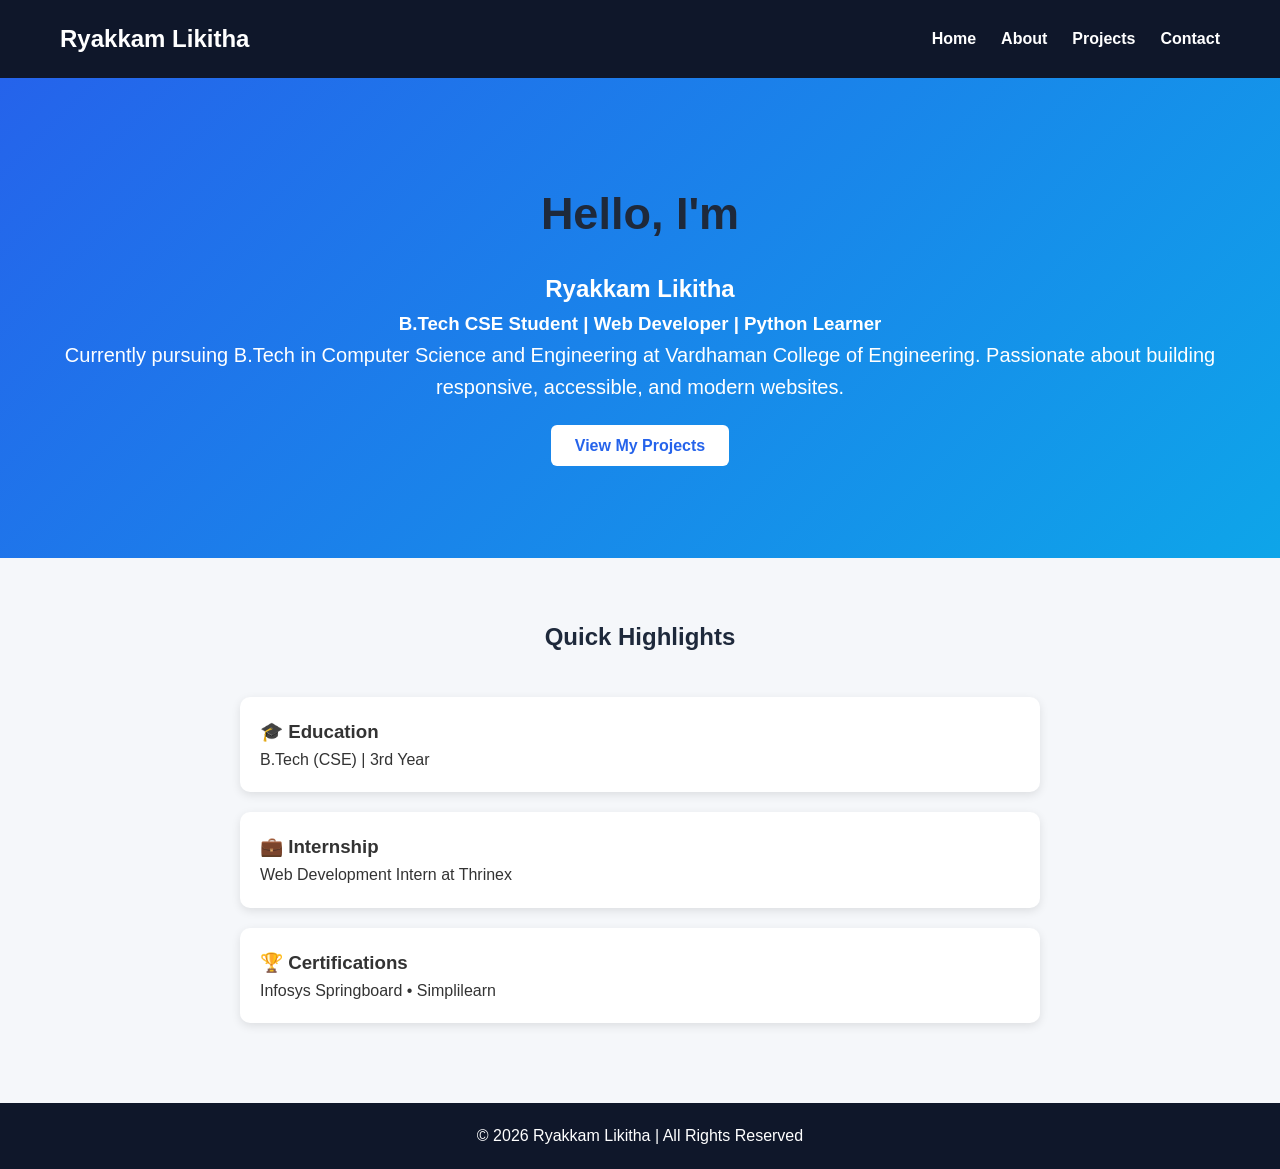
==== index.html @ a388c319 "Revise portfolio details for Ryakkam Likitha Updated personal details and structure in the portfolio" ====
<!DOCTYPE html>
<html lang="en">

<head>
<meta charset="UTF-8">
<meta name="viewport" content="width=device-width, initial-scale=1.0">

<title>Ryakkam Likitha | Web Developer Portfolio</title>

<meta name="description" content="Portfolio of Ryakkam Likitha, B.Tech CSE student, Web Development Intern and aspiring Full Stack Developer.">

<meta name="keywords" content="Ryakkam Likitha, Portfolio, HTML, CSS, Python, SQL, GitHub">

<meta name="author" content="Ryakkam Likitha">

<link rel="stylesheet" href="style.css">

</head>

<body>

<header>

<nav aria-label="Main Navigation">

<h1>Ryakkam Likitha</h1>

<ul>

<li><a href="index.html">Home</a></li>

<li><a href="about.html">About</a></li>

<li><a href="projects.html">Projects</a></li>

<li><a href="contact.html">Contact</a></li>

</ul>

</nav>

</header>

<main>

<section id="hero">

<h2>Hello, I'm</h2>

<h1>Ryakkam Likitha</h1>

<h3>B.Tech CSE Student | Web Developer | Python Learner</h3>

<p>

Currently pursuing B.Tech in Computer Science and Engineering at
Vardhaman College of Engineering. Passionate about building
responsive, accessible, and modern websites.

</p>

<a href="projects.html">View My Projects</a>

</section>

<section>

<h2>Quick Highlights</h2>

<article>

<h3>🎓 Education</h3>

<p>B.Tech (CSE) | 3rd Year</p>

</article>

<article>

<h3>💼 Internship</h3>

<p>Web Development Intern at Thrinex</p>

</article>

<article>

<h3>🏆 Certifications</h3>

<p>Infosys Springboard • Simplilearn</p>

</article>

</section>

</main>

<footer>

<p>© 2026 Ryakkam Likitha | All Rights Reserved</p>

</footer>

</body>

</html>
---- style.css ----
/* Reset */
* {
    margin: 0;
    padding: 0;
    box-sizing: border-box;
}

/* Body */
body {
    font-family: Arial, sans-serif;
    background: #f5f7fa;
    color: #333;
    line-height: 1.6;
}

/* Header */
header {
    background: #0f172a;
    color: white;
    padding: 20px 60px;
}

nav {
    display: flex;
    justify-content: space-between;
    align-items: center;
}

nav ul {
    display: flex;
    list-style: none;
    gap: 25px;
}

nav a {
    color: white;
    text-decoration: none;
    font-weight: bold;
}

nav a:hover {
    color: #38bdf8;
}

/* Hero Section */
#hero {
    text-align: center;
    padding: 100px 20px;
    background: linear-gradient(135deg, #2563eb, #0ea5e9);
    color: white;
}

#hero h2 {
    font-size: 45px;
    margin-bottom: 20px;
}

#hero p {
    font-size: 20px;
    margin-bottom: 30px;
}

#hero a {
    background: white;
    color: #2563eb;
    padding: 12px 24px;
    text-decoration: none;
    border-radius: 6px;
    font-weight: bold;
}

#hero a:hover {
    background: #e2e8f0;
}

/* Sections */
section {
    padding: 60px 80px;
}

section h2 {
    text-align: center;
    margin-bottom: 40px;
    color: #1e293b;
}

/* Cards */
article {
    background: white;
    margin: 20px auto;
    padding: 20px;
    border-radius: 10px;
    max-width: 800px;
    box-shadow: 0 3px 10px rgba(0,0,0,0.1);
}

/* Footer */
footer {
    background: #0f172a;
    color: white;
    text-align: center;
    padding: 20px;
}

/* Accessibility */
a:focus,
button:focus {
    outline: 3px solid orange;
}

/* Mobile */
@media (max-width:768px) {

nav {
    flex-direction: column;
}

nav ul {
    flex-direction: column;
    text-align: center;
    margin-top: 15px;
}

#hero h2 {
    font-size: 32px;
}

section {
    padding: 40px 20px;
}

}
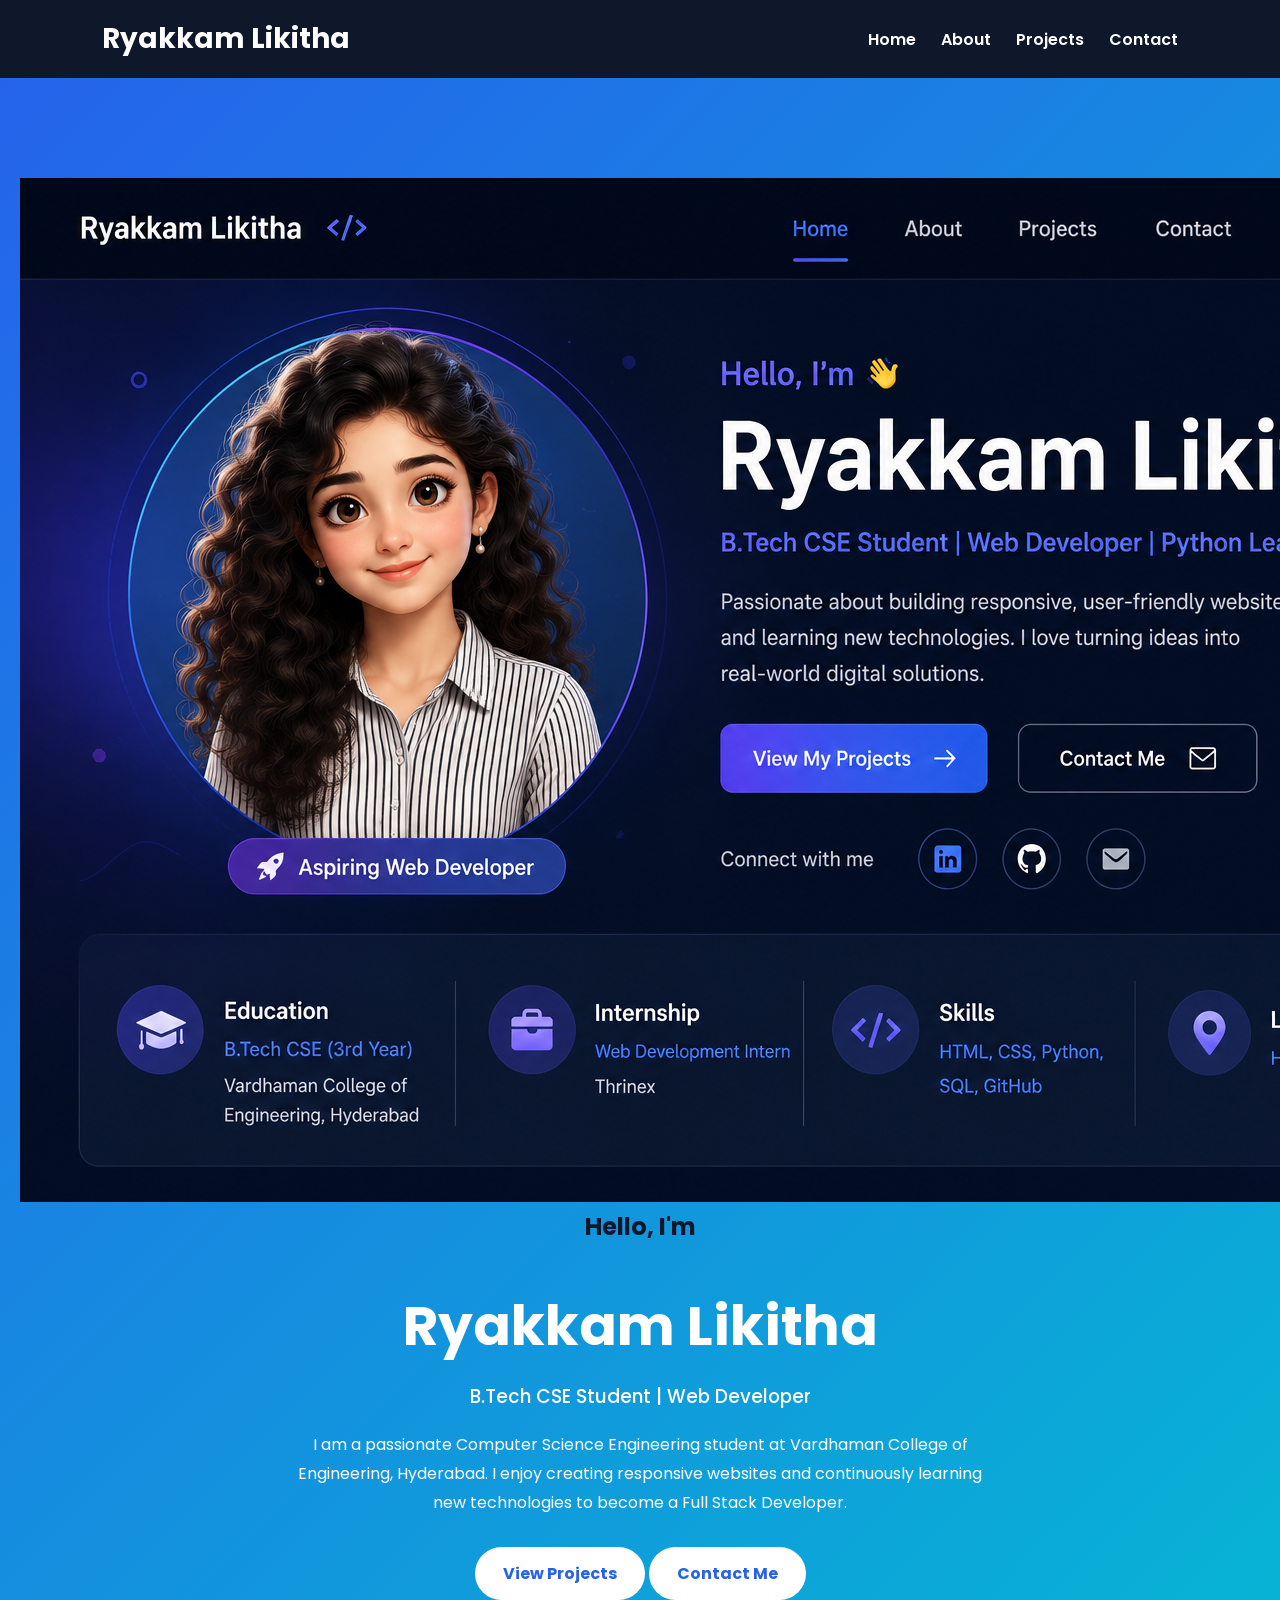
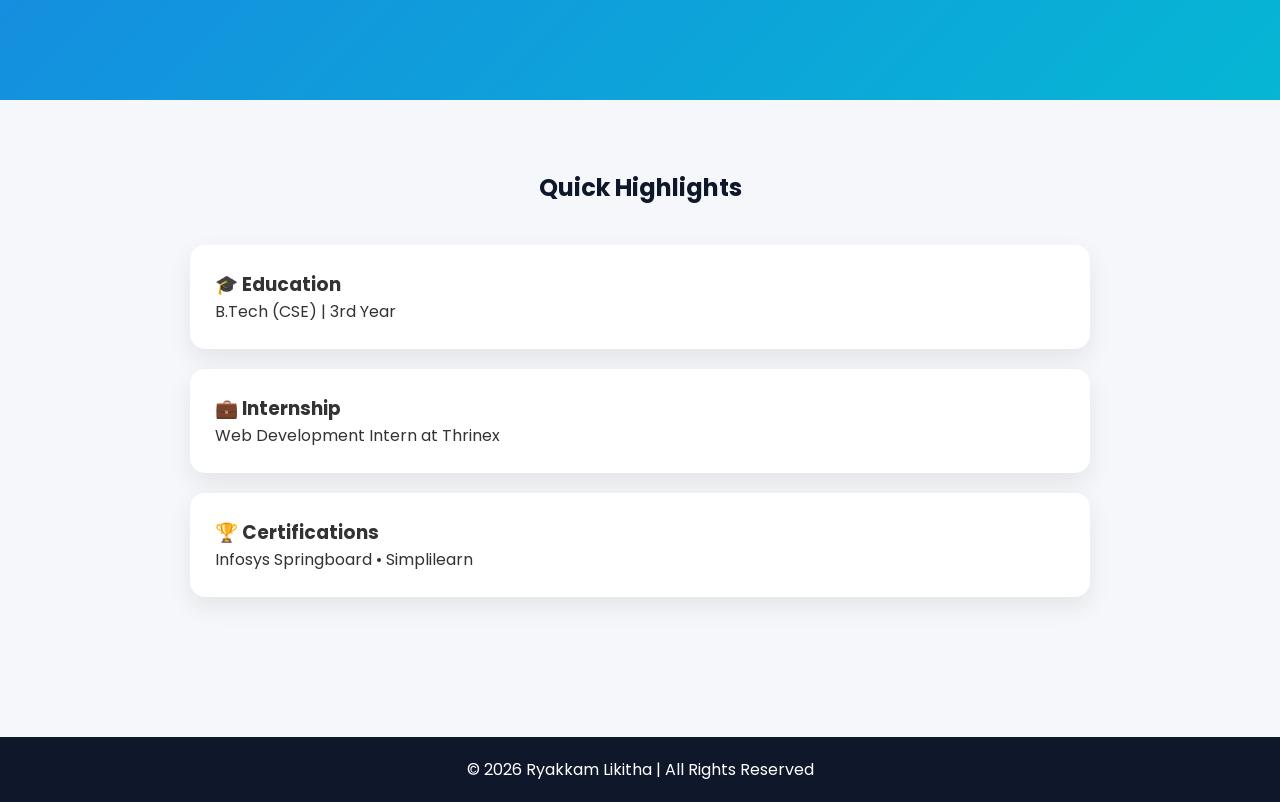
==== commit 5dd199ee: "Update index.html" ====
--- a/index.html
+++ b/index.html
@@ -45,21 +45,40 @@
 
 <section id="hero">
 
+<div class="hero-container">
+
+<div class="hero-image">
+
+<img src="profile.png" alt="Ryakkam Likitha Profile Picture">
+
+</div>
+
+<div class="hero-content">
+
 <h2>Hello, I'm</h2>
 
 <h1>Ryakkam Likitha</h1>
 
-<h3>B.Tech CSE Student | Web Developer | Python Learner</h3>
+<h3>B.Tech CSE Student | Web Developer</h3>
 
 <p>
-
-Currently pursuing B.Tech in Computer Science and Engineering at
-Vardhaman College of Engineering. Passionate about building
-responsive, accessible, and modern websites.
-
+I am a passionate Computer Science Engineering student at
+Vardhaman College of Engineering, Hyderabad.
+I enjoy creating responsive websites and continuously learning
+new technologies to become a Full Stack Developer.
 </p>
 
-<a href="projects.html">View My Projects</a>
+<div class="buttons">
+
+<a href="projects.html">View Projects</a>
+
+<a href="contact.html">Contact Me</a>
+
+</div>
+
+</div>
+
+</div>
 
 </section>
 
--- a/style.css
+++ b/style.css
@@ -1,132 +1,194 @@
+/* Google Font */
+@import url('https://fonts.googleapis.com/css2?family=Poppins:wght@300;400;600;700&display=swap');
+
 /* Reset */
-* {
-    margin: 0;
-    padding: 0;
-    box-sizing: border-box;
+*{
+    margin:0;
+    padding:0;
+    box-sizing:border-box;
+    scroll-behavior:smooth;
 }
 
 /* Body */
-body {
-    font-family: Arial, sans-serif;
-    background: #f5f7fa;
-    color: #333;
-    line-height: 1.6;
+body{
+    font-family:'Poppins',sans-serif;
+    background:#f5f7fb;
+    color:#333;
 }
 
 /* Header */
-header {
-    background: #0f172a;
-    color: white;
-    padding: 20px 60px;
+header{
+    background:#0f172a;
+    position:sticky;
+    top:0;
+    width:100%;
+    z-index:1000;
+    padding:18px 8%;
 }
 
-nav {
-    display: flex;
-    justify-content: space-between;
-    align-items: center;
+nav{
+    display:flex;
+    justify-content:space-between;
+    align-items:center;
 }
 
-nav ul {
-    display: flex;
-    list-style: none;
-    gap: 25px;
+nav h1{
+    color:#fff;
+    font-size:28px;
 }
 
-nav a {
-    color: white;
-    text-decoration: none;
-    font-weight: bold;
+nav ul{
+    display:flex;
+    list-style:none;
+    gap:25px;
 }
 
-nav a:hover {
-    color: #38bdf8;
+nav a{
+    color:white;
+    text-decoration:none;
+    font-weight:600;
+    transition:.3s;
 }
 
-/* Hero Section */
-#hero {
-    text-align: center;
-    padding: 100px 20px;
-    background: linear-gradient(135deg, #2563eb, #0ea5e9);
-    color: white;
+nav a:hover{
+    color:#38bdf8;
 }
 
-#hero h2 {
-    font-size: 45px;
-    margin-bottom: 20px;
+/* Hero */
+#hero{
+    background:linear-gradient(135deg,#2563eb,#06b6d4);
+    color:white;
+    text-align:center;
+    padding:100px 20px;
 }
 
-#hero p {
-    font-size: 20px;
-    margin-bottom: 30px;
+#hero h1{
+    font-size:55px;
+    margin:15px 0;
 }
 
-#hero a {
-    background: white;
-    color: #2563eb;
-    padding: 12px 24px;
-    text-decoration: none;
-    border-radius: 6px;
-    font-weight: bold;
+#hero h3{
+    margin-bottom:20px;
+    font-weight:500;
 }
 
-#hero a:hover {
-    background: #e2e8f0;
+#hero p{
+    max-width:700px;
+    margin:auto;
+    line-height:1.8;
+}
+
+#hero a{
+    display:inline-block;
+    margin-top:30px;
+    background:white;
+    color:#2563eb;
+    padding:14px 28px;
+    border-radius:30px;
+    text-decoration:none;
+    font-weight:bold;
+    transition:.3s;
+}
+
+#hero a:hover{
+    transform:translateY(-4px);
 }
 
 /* Sections */
-section {
-    padding: 60px 80px;
+section{
+    padding:70px 8%;
 }
 
-section h2 {
-    text-align: center;
-    margin-bottom: 40px;
-    color: #1e293b;
+section h2{
+    text-align:center;
+    margin-bottom:40px;
+    color:#0f172a;
 }
 
 /* Cards */
-article {
-    background: white;
-    margin: 20px auto;
-    padding: 20px;
-    border-radius: 10px;
-    max-width: 800px;
-    box-shadow: 0 3px 10px rgba(0,0,0,0.1);
+article{
+    background:white;
+    padding:25px;
+    border-radius:15px;
+    margin:20px auto;
+    max-width:900px;
+    box-shadow:0 10px 25px rgba(0,0,0,.08);
+    transition:.3s;
+}
+
+article:hover{
+    transform:translateY(-8px);
 }
 
 /* Footer */
-footer {
-    background: #0f172a;
-    color: white;
-    text-align: center;
-    padding: 20px;
+footer{
+    background:#0f172a;
+    color:white;
+    text-align:center;
+    padding:20px;
+    margin-top:50px;
+}
+
+/* Form */
+form{
+    max-width:700px;
+    margin:auto;
+}
+
+input,
+textarea{
+    width:100%;
+    padding:14px;
+    margin:10px 0 20px;
+    border-radius:8px;
+    border:1px solid #ccc;
+}
+
+button{
+    background:#2563eb;
+    color:white;
+    padding:14px 25px;
+    border:none;
+    border-radius:8px;
+    cursor:pointer;
+    font-size:16px;
+}
+
+button:hover{
+    background:#1d4ed8;
 }
 
 /* Accessibility */
 a:focus,
-button:focus {
-    outline: 3px solid orange;
+button:focus,
+input:focus,
+textarea:focus{
+    outline:3px solid orange;
 }
 
 /* Mobile */
-@media (max-width:768px) {
+@media(max-width:768px){
 
-nav {
-    flex-direction: column;
+nav{
+flex-direction:column;
 }
 
-nav ul {
-    flex-direction: column;
-    text-align: center;
-    margin-top: 15px;
+nav ul{
+flex-direction:column;
+margin-top:20px;
+text-align:center;
 }
 
-#hero h2 {
-    font-size: 32px;
+#hero h1{
+font-size:38px;
 }
 
-section {
-    padding: 40px 20px;
+#hero{
+padding:70px 20px;
+}
+
+section{
+padding:50px 20px;
 }
 
 }
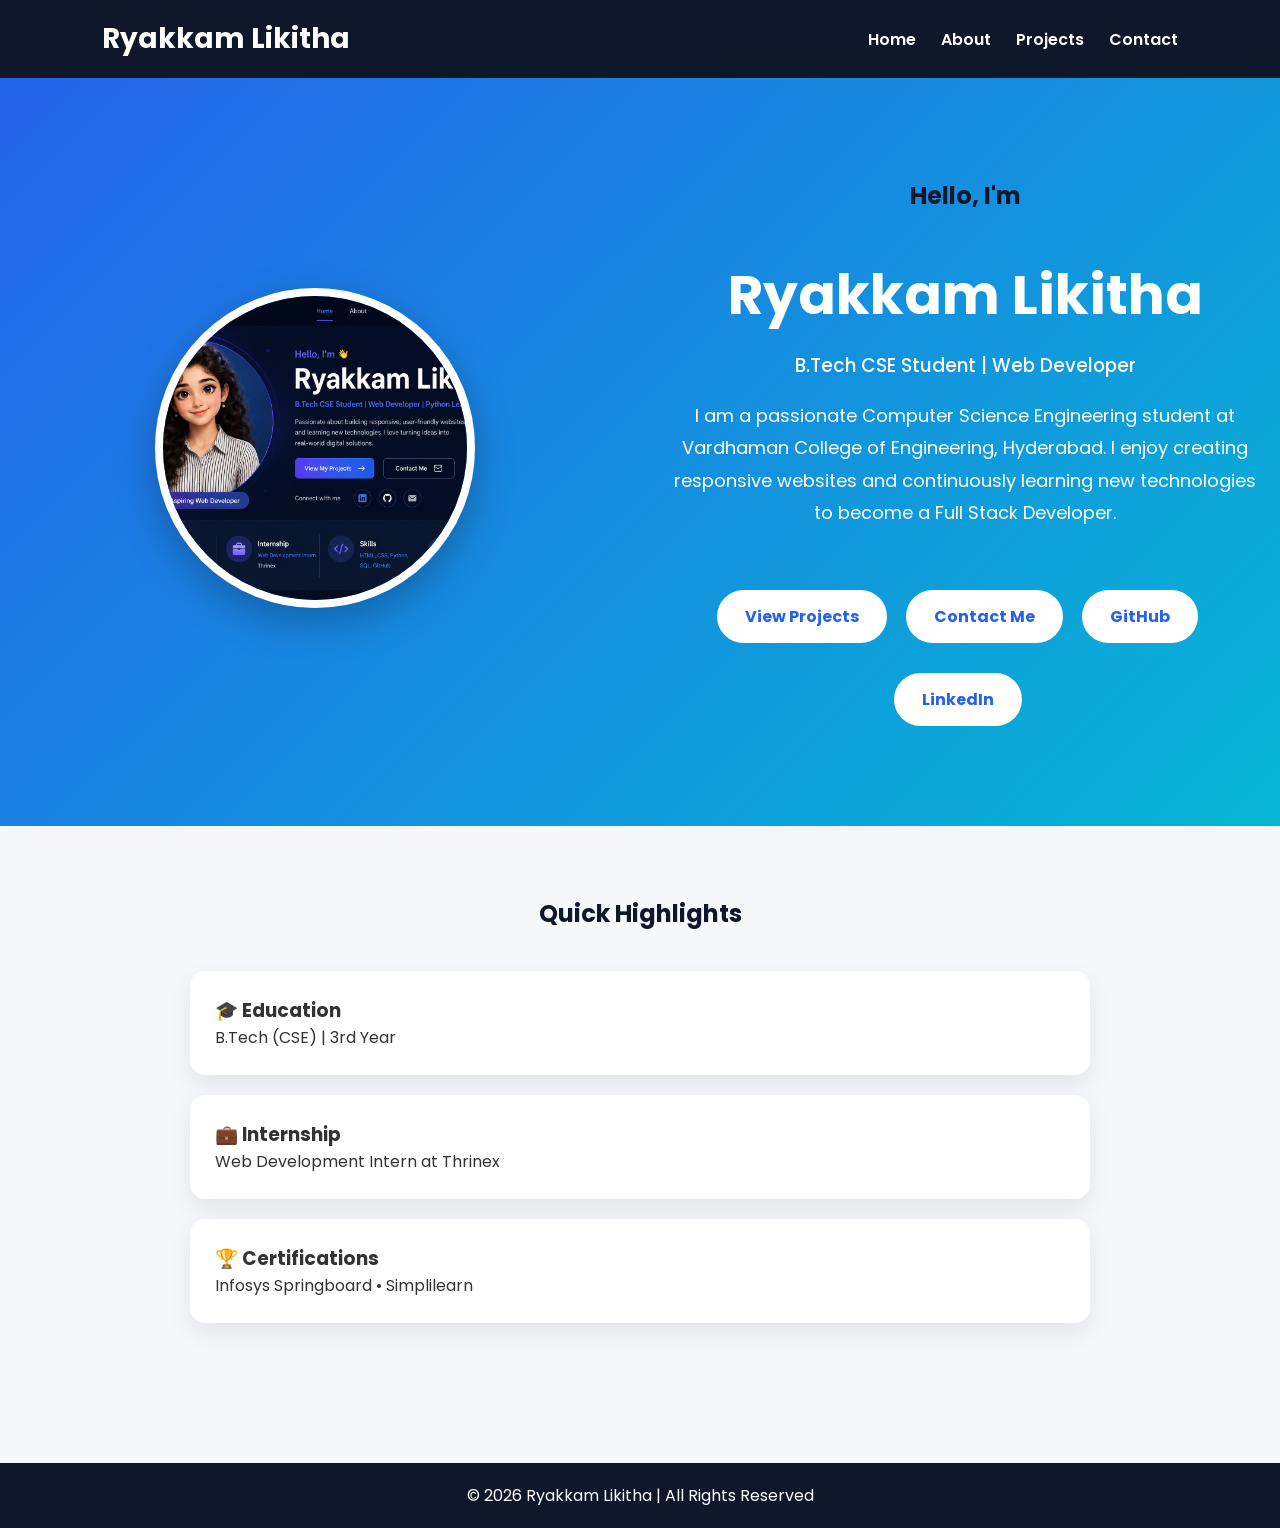
==== commit 79362425: "Update index.html" ====
--- a/index.html
+++ b/index.html
@@ -74,6 +74,10 @@
 
 <a href="contact.html">Contact Me</a>
 
+<a href="https://github.com/ryakkaml-create" target="_blank">GitHub</a>
+
+<a href="https://www.linkedin.com/in/likitha-ryakkam-8a2584405" target="_blank">LinkedIn</a>
+
 </div>
 
 </div>
--- a/style.css
+++ b/style.css
@@ -192,3 +192,108 @@
 }
 
 }
+/* Hero Layout */
+
+.hero-container{
+
+display:flex;
+justify-content:space-between;
+align-items:center;
+gap:60px;
+flex-wrap:wrap;
+
+}
+
+.hero-image{
+
+flex:1;
+text-align:center;
+
+}
+
+.hero-image img{
+
+width:320px;
+height:320px;
+border-radius:50%;
+object-fit:cover;
+border:8px solid white;
+box-shadow:0 15px 40px rgba(0,0,0,.25);
+
+}
+
+.hero-content{
+
+flex:1;
+
+}
+
+.hero-content h1{
+
+font-size:60px;
+margin:15px 0;
+
+}
+
+.hero-content h3{
+
+margin-bottom:20px;
+
+}
+
+.hero-content p{
+
+font-size:18px;
+line-height:1.8;
+
+}
+
+.buttons{
+
+margin-top:30px;
+
+}
+
+.buttons a{
+
+display:inline-block;
+margin-right:15px;
+padding:14px 28px;
+background:white;
+color:#2563eb;
+border-radius:30px;
+font-weight:bold;
+text-decoration:none;
+transition:.3s;
+
+}
+
+.buttons a:hover{
+
+transform:translateY(-5px);
+
+}
+
+@media(max-width:768px){
+
+.hero-container{
+
+flex-direction:column-reverse;
+text-align:center;
+
+}
+
+.hero-content h1{
+
+font-size:40px;
+
+}
+
+.hero-image img{
+
+width:240px;
+height:240px;
+
+}
+
+}
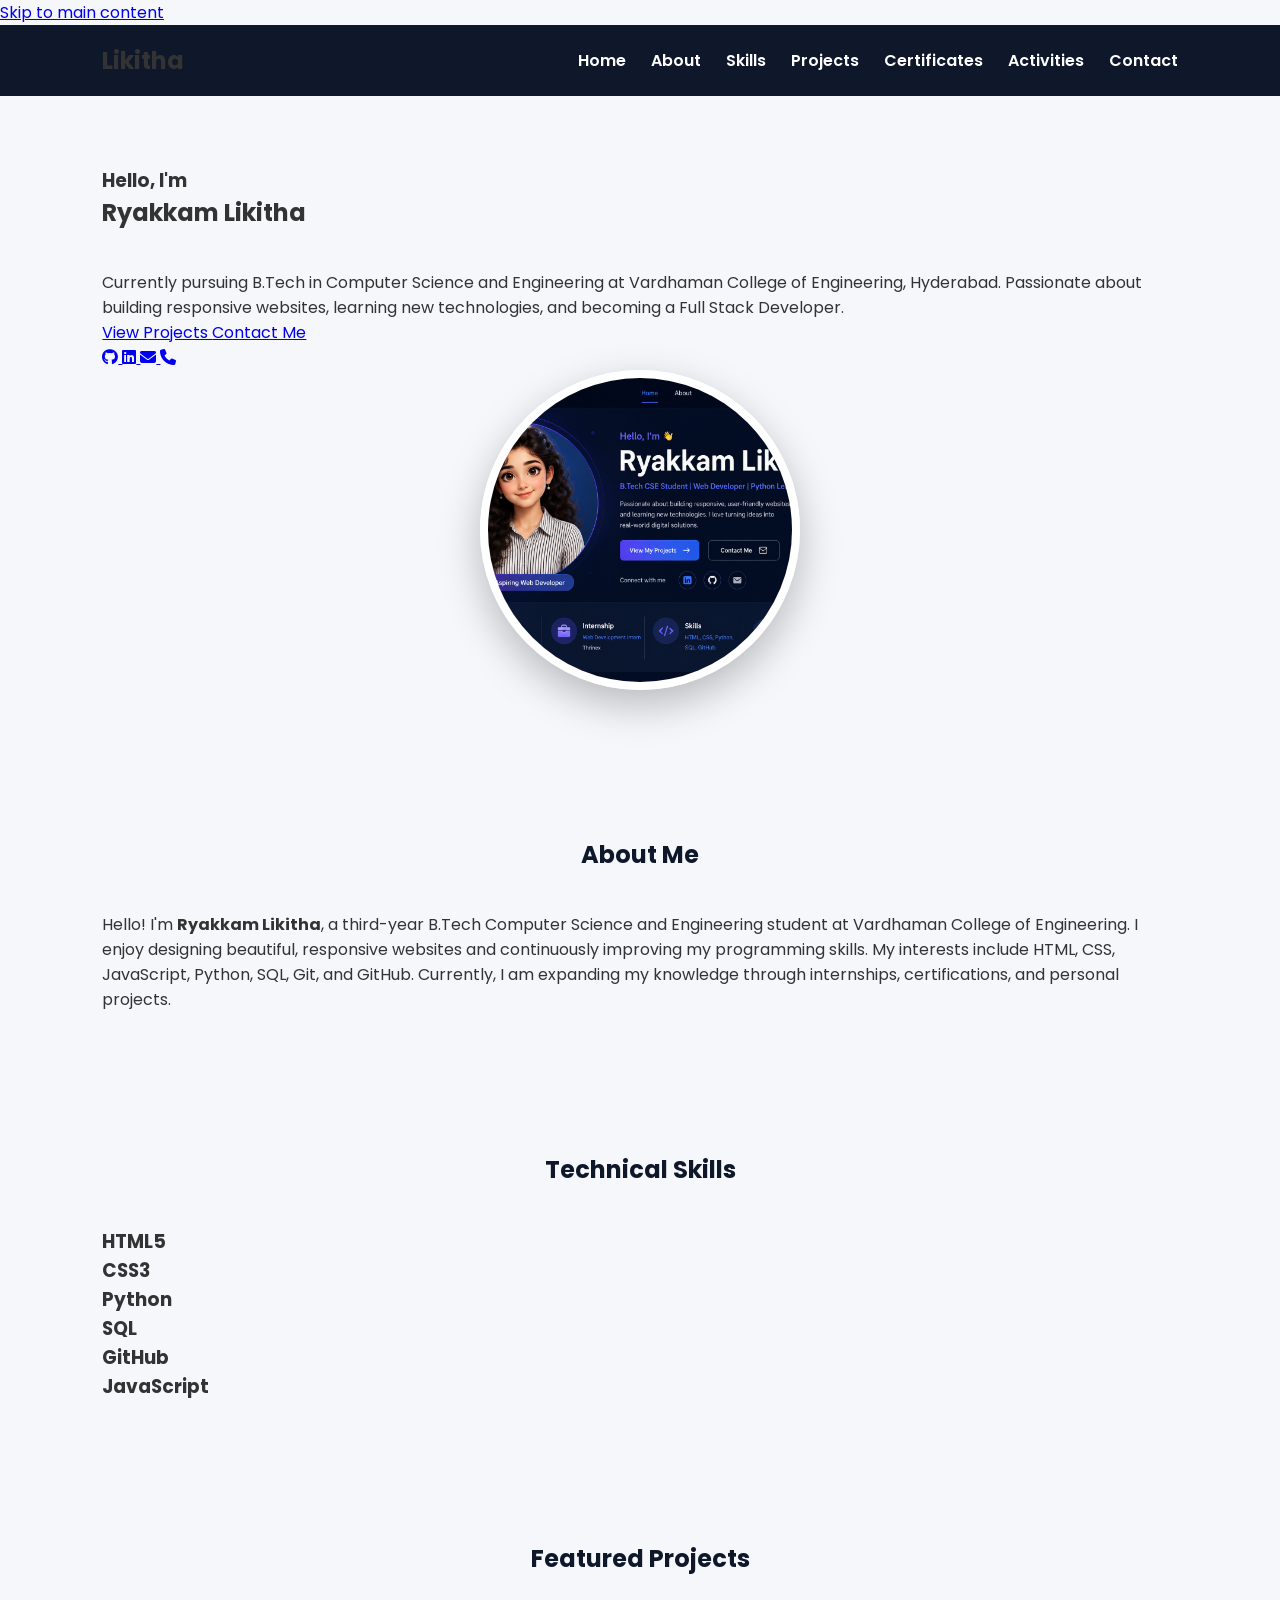
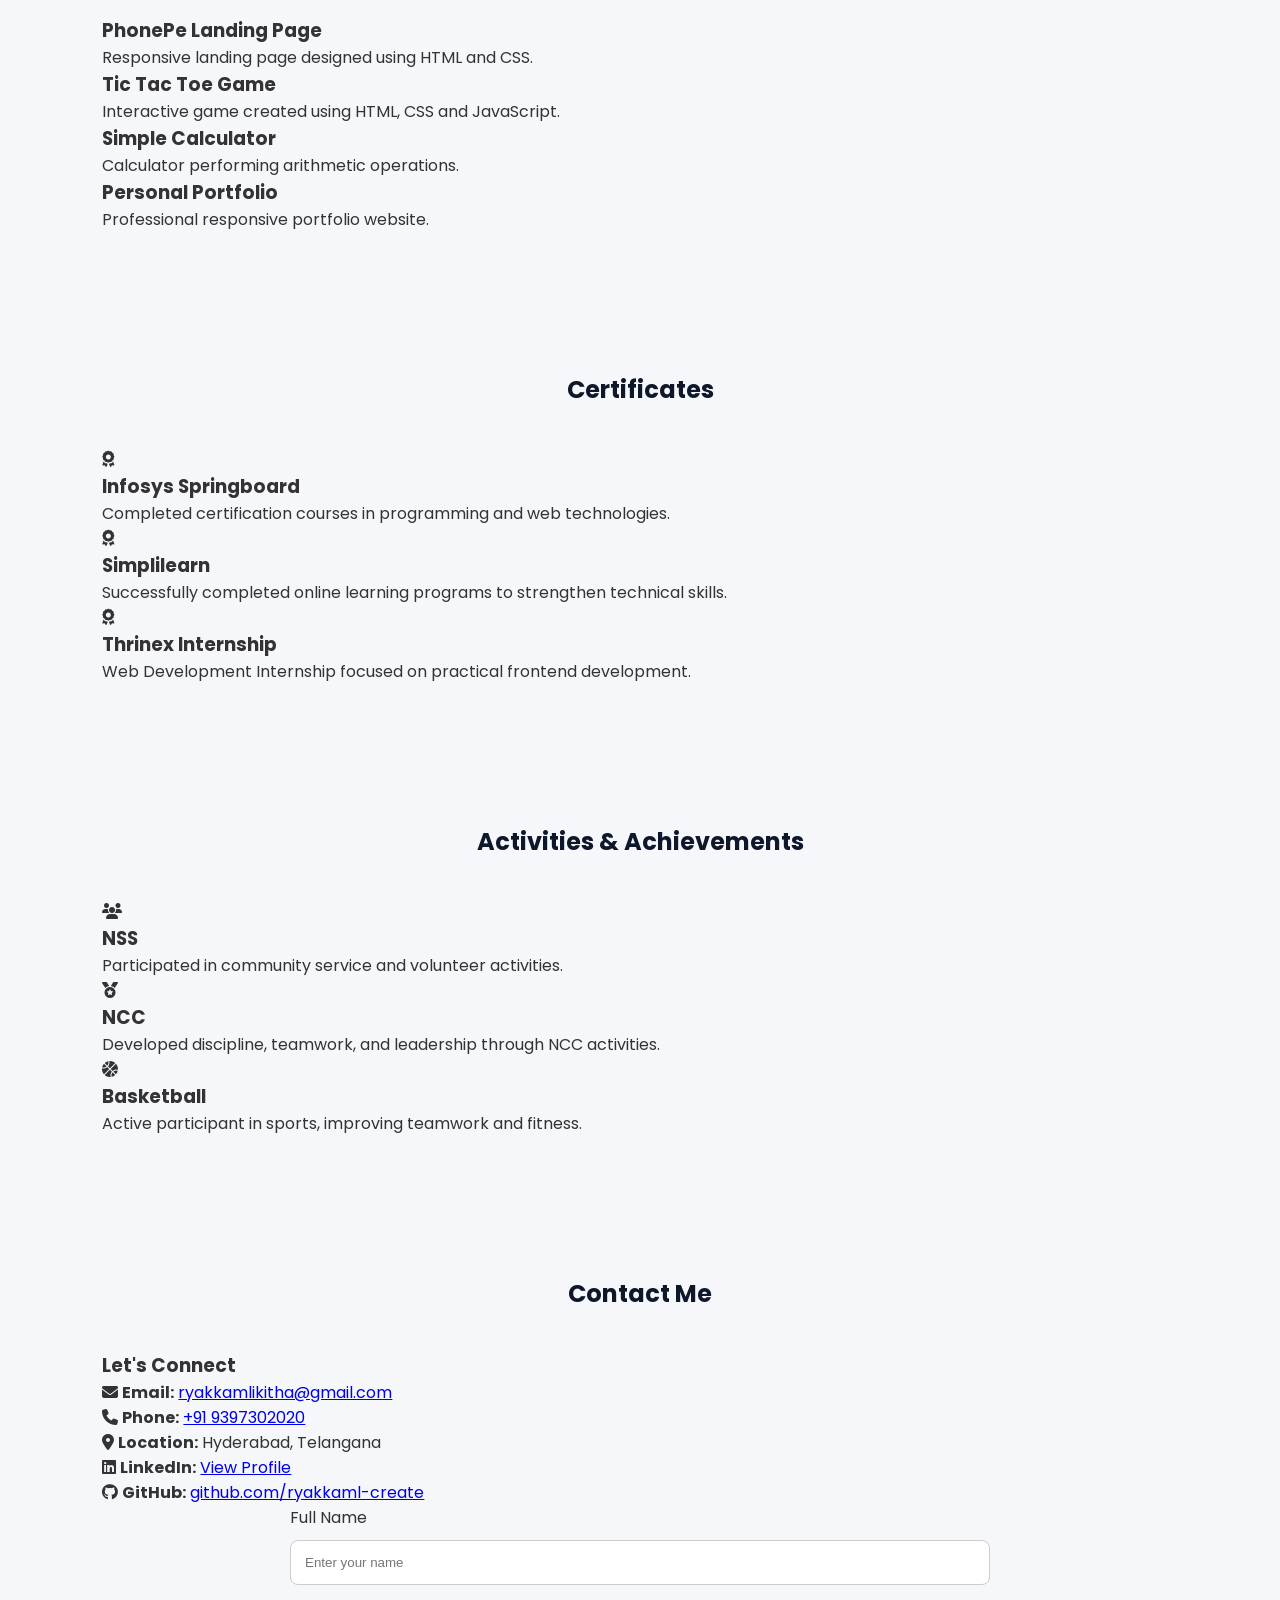
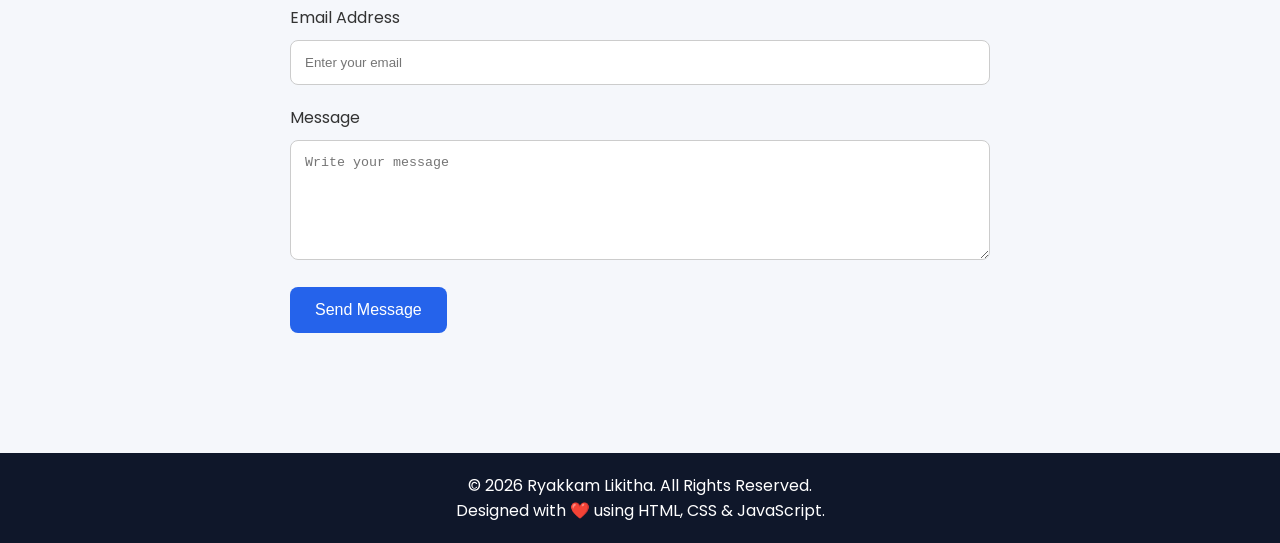
==== commit baf5fdd5: "Refactor index.html for SEO and content structure Updated meta tags, navigation links, and section I" ====
--- a/index.html
+++ b/index.html
@@ -2,117 +2,425 @@
 <html lang="en">
 
 <head>
+
 <meta charset="UTF-8">
 <meta name="viewport" content="width=device-width, initial-scale=1.0">
 
-<title>Ryakkam Likitha | Web Developer Portfolio</title>
-
-<meta name="description" content="Portfolio of Ryakkam Likitha, B.Tech CSE student, Web Development Intern and aspiring Full Stack Developer.">
-
-<meta name="keywords" content="Ryakkam Likitha, Portfolio, HTML, CSS, Python, SQL, GitHub">
-
+<meta name="description" content="Ryakkam Likitha - B.Tech CSE Student | Web Developer | Python Learner Portfolio">
+<meta name="keywords" content="Ryakkam Likitha, Portfolio, Web Developer, HTML, CSS, JavaScript, Python">
 <meta name="author" content="Ryakkam Likitha">
 
+<title>Ryakkam Likitha | Portfolio</title>
+
+<link rel="preconnect" href="https://fonts.googleapis.com">
+<link rel="preconnect" href="https://fonts.gstatic.com" crossorigin>
+
+<link href="https://fonts.googleapis.com/css2?family=Poppins:wght@300;400;500;600;700&display=swap" rel="stylesheet">
+
+<link rel="stylesheet"
+href="https://cdnjs.cloudflare.com/ajax/libs/font-awesome/6.7.2/css/all.min.css">
+
 <link rel="stylesheet" href="style.css">
 
 </head>
 
 <body>
 
+<a class="skip-link" href="#main-content">Skip to main content</a>
+
 <header>
 
-<nav aria-label="Main Navigation">
+<nav>
+
+<h2 class="logo">Likitha</h2>
+
+<ul>
+
+<li><a href="#home">Home</a></li>
+<li><a href="#about">About</a></li>
+<li><a href="#skills">Skills</a></li>
+<li><a href="#projects">Projects</a></li>
+<li><a href="#certificates">Certificates</a></li>
+<li><a href="#activities">Activities</a></li>
+<li><a href="#contact">Contact</a></li>
+
+</ul>
+
+</nav>
+
+</header>
+
+<main id="main-content">
+
+<section id="home" class="hero">
+
+<div class="hero-text">
+
+<h3>Hello, I'm</h3>
 
 <h1>Ryakkam Likitha</h1>
 
-<ul>
-
-<li><a href="index.html">Home</a></li>
-
-<li><a href="about.html">About</a></li>
-
-<li><a href="projects.html">Projects</a></li>
-
-<li><a href="contact.html">Contact</a></li>
-
-</ul>
-
-</nav>
-
-</header>
-
-<main>
-
-<section id="hero">
-
-<div class="hero-container">
+<h2>
+<span id="typing"></span>
+</h2>
+
+<p>
+
+Currently pursuing B.Tech in Computer Science and Engineering at
+Vardhaman College of Engineering, Hyderabad.
+
+Passionate about building responsive websites,
+learning new technologies,
+and becoming a Full Stack Developer.
+
+</p>
+
+<div class="hero-buttons">
+
+<a href="#projects" class="btn">
+View Projects
+</a>
+
+<a href="#contact" class="btn outline">
+Contact Me
+</a>
+
+</div>
+
+<div class="social-icons">
+
+<a href="https://github.com/ryakkaml-create" target="_blank" aria-label="GitHub">
+<i class="fab fa-github"></i>
+</a>
+
+<a href="https://www.linkedin.com/in/likitha-ryakkam-8a2584405" target="_blank" aria-label="LinkedIn">
+<i class="fab fa-linkedin"></i>
+</a>
+
+<a href="mailto:ryakkamlikitha@gmail.com" aria-label="Email">
+<i class="fas fa-envelope"></i>
+</a>
+
+<a href="tel:+919397302020" aria-label="Phone">
+<i class="fas fa-phone"></i>
+</a>
+
+</div>
+
+</div>
 
 <div class="hero-image">
 
-<img src="profile.png" alt="Ryakkam Likitha Profile Picture">
-
-</div>
-
-<div class="hero-content">
-
-<h2>Hello, I'm</h2>
-
-<h1>Ryakkam Likitha</h1>
-
-<h3>B.Tech CSE Student | Web Developer</h3>
-
-<p>
-I am a passionate Computer Science Engineering student at
-Vardhaman College of Engineering, Hyderabad.
-I enjoy creating responsive websites and continuously learning
-new technologies to become a Full Stack Developer.
-</p>
-
-<div class="buttons">
-
-<a href="projects.html">View Projects</a>
-
-<a href="contact.html">Contact Me</a>
-
-<a href="https://github.com/ryakkaml-create" target="_blank">GitHub</a>
-
-<a href="https://www.linkedin.com/in/likitha-ryakkam-8a2584405" target="_blank">LinkedIn</a>
-
-</div>
-
-</div>
-
-</div>
-
-</section>
-
-<section>
-
-<h2>Quick Highlights</h2>
-
-<article>
-
-<h3>🎓 Education</h3>
-
-<p>B.Tech (CSE) | 3rd Year</p>
-
-</article>
-
-<article>
-
-<h3>💼 Internship</h3>
-
-<p>Web Development Intern at Thrinex</p>
-
-</article>
-
-<article>
-
-<h3>🏆 Certifications</h3>
-
-<p>Infosys Springboard • Simplilearn</p>
-
-</article>
+<img src="profile.png"
+alt="Ryakkam Likitha Profile Picture">
+
+</div>
+
+</section>
+
+<section id="about">
+
+<h2 class="section-title">
+About Me
+</h2>
+
+<div class="card">
+
+<p>
+
+Hello! I'm <strong>Ryakkam Likitha</strong>,
+a third-year B.Tech Computer Science and Engineering student at
+Vardhaman College of Engineering.
+
+I enjoy designing beautiful,
+responsive websites and continuously improving my programming skills.
+
+My interests include HTML,
+CSS,
+JavaScript,
+Python,
+SQL,
+Git,
+and GitHub.
+
+Currently,
+I am expanding my knowledge through internships,
+certifications,
+and personal projects.
+
+</p>
+
+</div>
+
+</section>
+
+<section id="skills">
+
+<h2 class="section-title">
+Technical Skills
+</h2>
+
+<div class="skills-grid">
+
+<div class="skill-card">
+<h3>HTML5</h3>
+<div class="progress">
+<div class="progress-bar html"></div>
+</div>
+</div>
+
+<div class="skill-card">
+<h3>CSS3</h3>
+<div class="progress">
+<div class="progress-bar css"></div>
+</div>
+</div>
+
+<div class="skill-card">
+<h3>Python</h3>
+<div class="progress">
+<div class="progress-bar python"></div>
+</div>
+</div>
+
+<div class="skill-card">
+<h3>SQL</h3>
+<div class="progress">
+<div class="progress-bar sql"></div>
+</div>
+</div>
+
+<div class="skill-card">
+<h3>GitHub</h3>
+<div class="progress">
+<div class="progress-bar github"></div>
+</div>
+</div>
+
+<div class="skill-card">
+<h3>JavaScript</h3>
+<div class="progress">
+<div class="progress-bar js"></div>
+</div>
+</div>
+
+</div>
+
+</section>
+
+<section id="projects">
+
+<h2 class="section-title">
+Featured Projects
+</h2>
+
+<div class="project-grid">
+
+<div class="project-card">
+
+<h3>PhonePe Landing Page</h3>
+
+<p>
+
+Responsive landing page
+designed using HTML and CSS.
+
+</p>
+
+</div>
+
+<div class="project-card">
+
+<h3>Tic Tac Toe Game</h3>
+
+<p>
+
+Interactive game created using
+HTML,
+CSS and JavaScript.
+
+</p>
+
+</div>
+
+<div class="project-card">
+
+<h3>Simple Calculator</h3>
+
+<p>
+
+Calculator performing arithmetic
+operations.
+
+</p>
+
+</div>
+
+<div class="project-card">
+
+<h3>Personal Portfolio</h3>
+
+<p>
+
+Professional responsive portfolio website.
+
+</p>
+
+</div>
+
+</div>
+
+</section>
+
+  <section id="certificates">
+
+<h2 class="section-title">
+Certificates
+</h2>
+
+<div class="certificate-grid">
+
+<div class="certificate-card">
+<i class="fas fa-award"></i>
+<h3>Infosys Springboard</h3>
+<p>Completed certification courses in programming and web technologies.</p>
+</div>
+
+<div class="certificate-card">
+<i class="fas fa-award"></i>
+<h3>Simplilearn</h3>
+<p>Successfully completed online learning programs to strengthen technical skills.</p>
+</div>
+
+<div class="certificate-card">
+<i class="fas fa-award"></i>
+<h3>Thrinex Internship</h3>
+<p>Web Development Internship focused on practical frontend development.</p>
+</div>
+
+</div>
+
+</section>
+
+<section id="activities">
+
+<h2 class="section-title">
+Activities & Achievements
+</h2>
+
+<div class="activity-grid">
+
+<div class="activity-card">
+<i class="fas fa-users"></i>
+<h3>NSS</h3>
+<p>Participated in community service and volunteer activities.</p>
+</div>
+
+<div class="activity-card">
+<i class="fas fa-medal"></i>
+<h3>NCC</h3>
+<p>Developed discipline, teamwork, and leadership through NCC activities.</p>
+</div>
+
+<div class="activity-card">
+<i class="fas fa-basketball"></i>
+<h3>Basketball</h3>
+<p>Active participant in sports, improving teamwork and fitness.</p>
+</div>
+
+</div>
+
+</section>
+
+<section id="contact">
+
+<h2 class="section-title">
+Contact Me
+</h2>
+
+<div class="contact-container">
+
+<div class="contact-info">
+
+<h3>Let's Connect</h3>
+
+<p>
+<i class="fas fa-envelope"></i>
+<strong>Email:</strong>
+<a href="mailto:ryakkamlikitha@gmail.com">
+ryakkamlikitha@gmail.com
+</a>
+</p>
+
+<p>
+<i class="fas fa-phone"></i>
+<strong>Phone:</strong>
+<a href="tel:+919397302020">
++91 9397302020
+</a>
+</p>
+
+<p>
+<i class="fas fa-location-dot"></i>
+<strong>Location:</strong>
+Hyderabad, Telangana
+</p>
+
+<p>
+<i class="fab fa-linkedin"></i>
+<strong>LinkedIn:</strong>
+<a href="https://www.linkedin.com/in/likitha-ryakkam-8a2584405" target="_blank">
+View Profile
+</a>
+</p>
+
+<p>
+<i class="fab fa-github"></i>
+<strong>GitHub:</strong>
+<a href="https://github.com/ryakkaml-create" target="_blank">
+github.com/ryakkaml-create
+</a>
+</p>
+
+</div>
+
+<div class="contact-form">
+
+<form>
+
+<label for="name">Full Name</label>
+<input
+type="text"
+id="name"
+name="name"
+placeholder="Enter your name"
+required>
+
+<label for="email">Email Address</label>
+<input
+type="email"
+id="email"
+name="email"
+placeholder="Enter your email"
+required>
+
+<label for="message">Message</label>
+<textarea
+id="message"
+name="message"
+rows="6"
+placeholder="Write your message"
+required></textarea>
+
+<button type="submit" class="btn">
+Send Message
+</button>
+
+</form>
+
+</div>
+
+</div>
 
 </section>
 
@@ -120,10 +428,22 @@
 
 <footer>
 
-<p>© 2026 Ryakkam Likitha | All Rights Reserved</p>
+<p>
+
+© 2026 Ryakkam Likitha. All Rights Reserved.
+
+</p>
+
+<p>
+
+Designed with ❤️ using HTML, CSS & JavaScript.
+
+</p>
 
 </footer>
 
+<script src="script.js"></script>
+
 </body>
 
 </html>
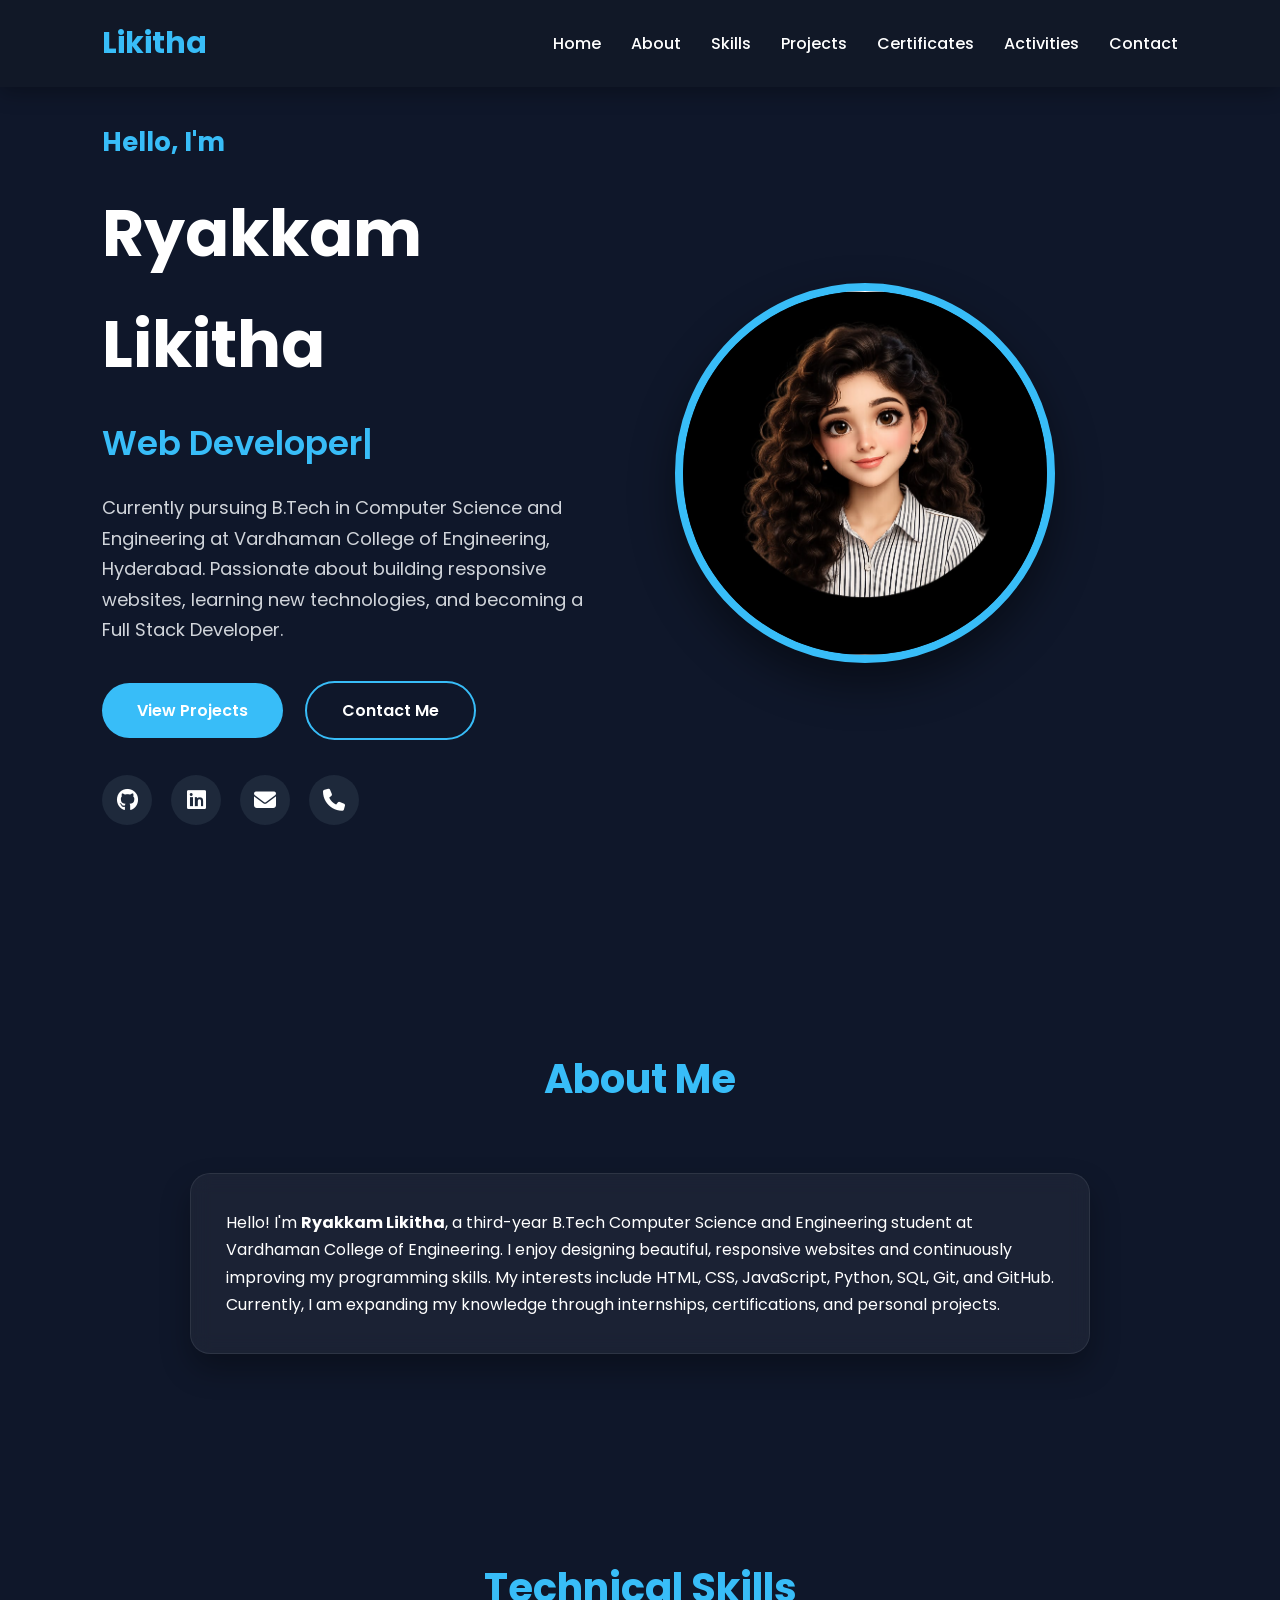
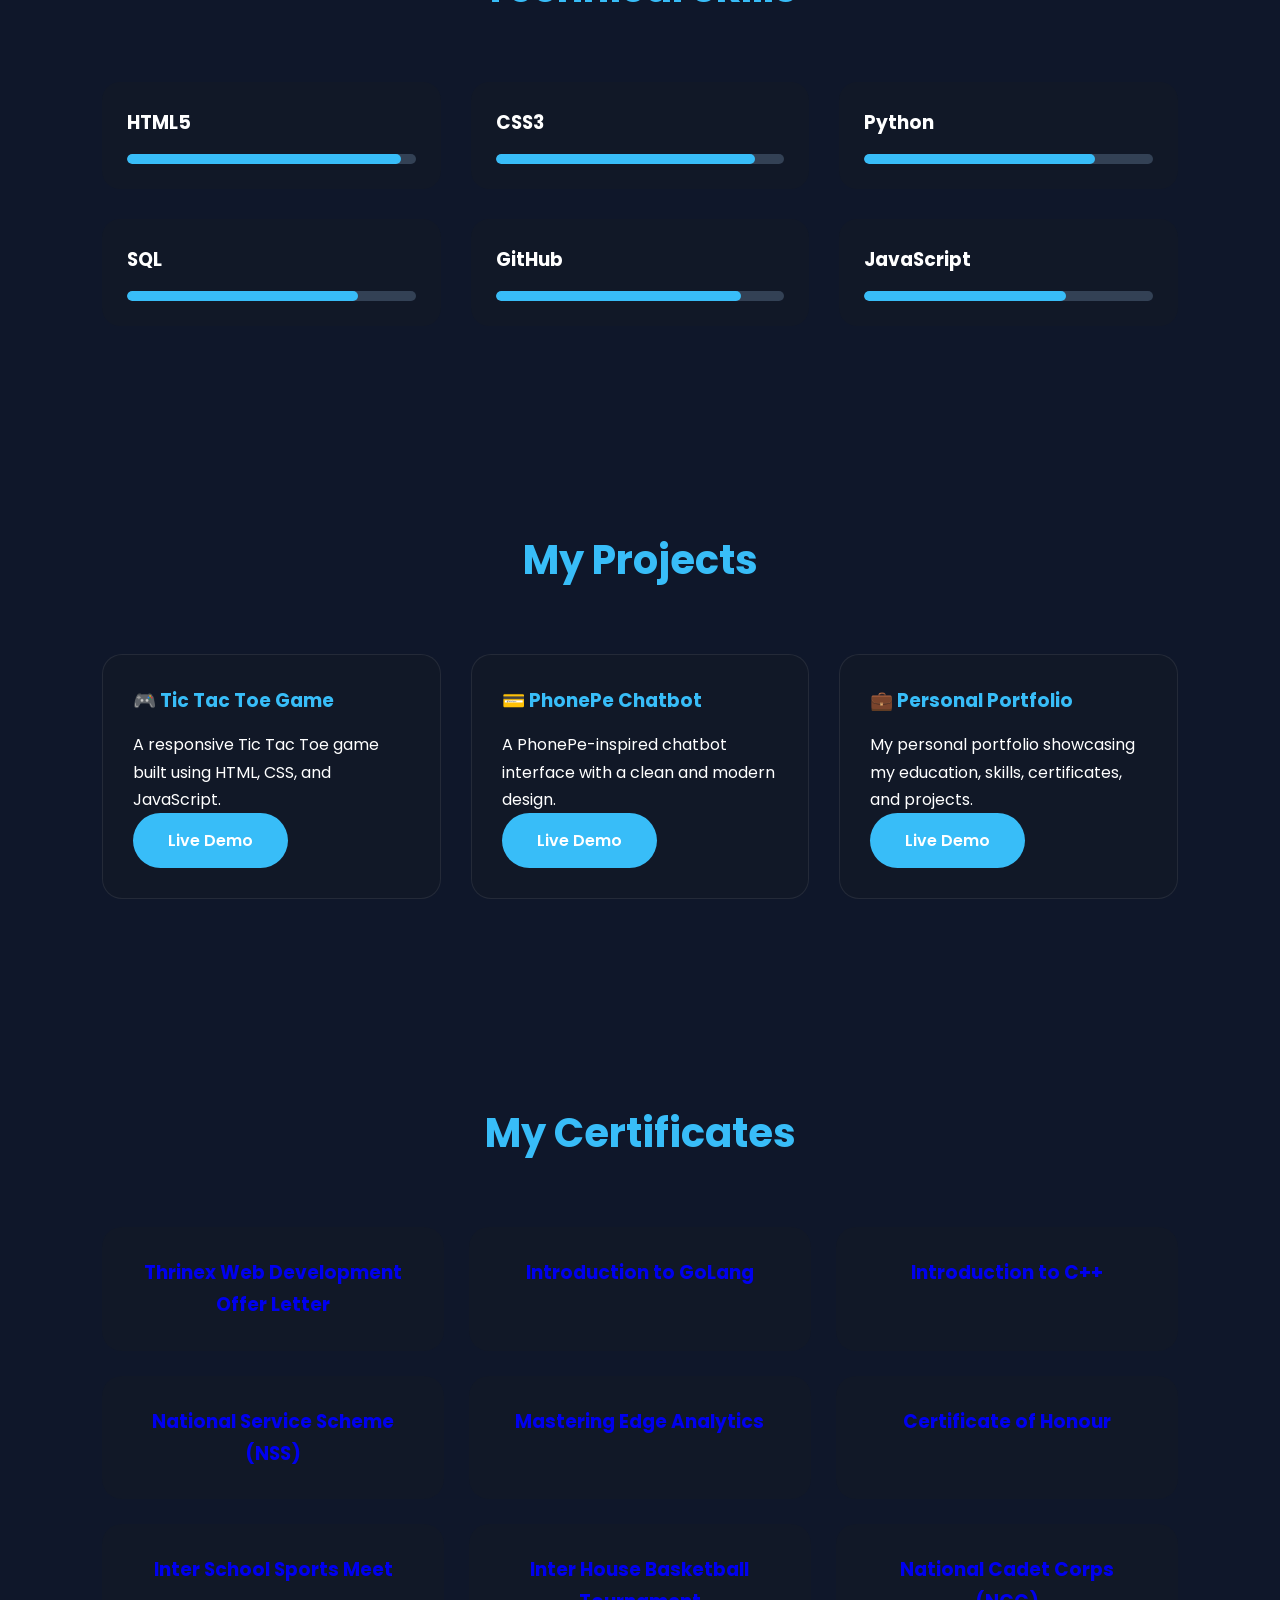
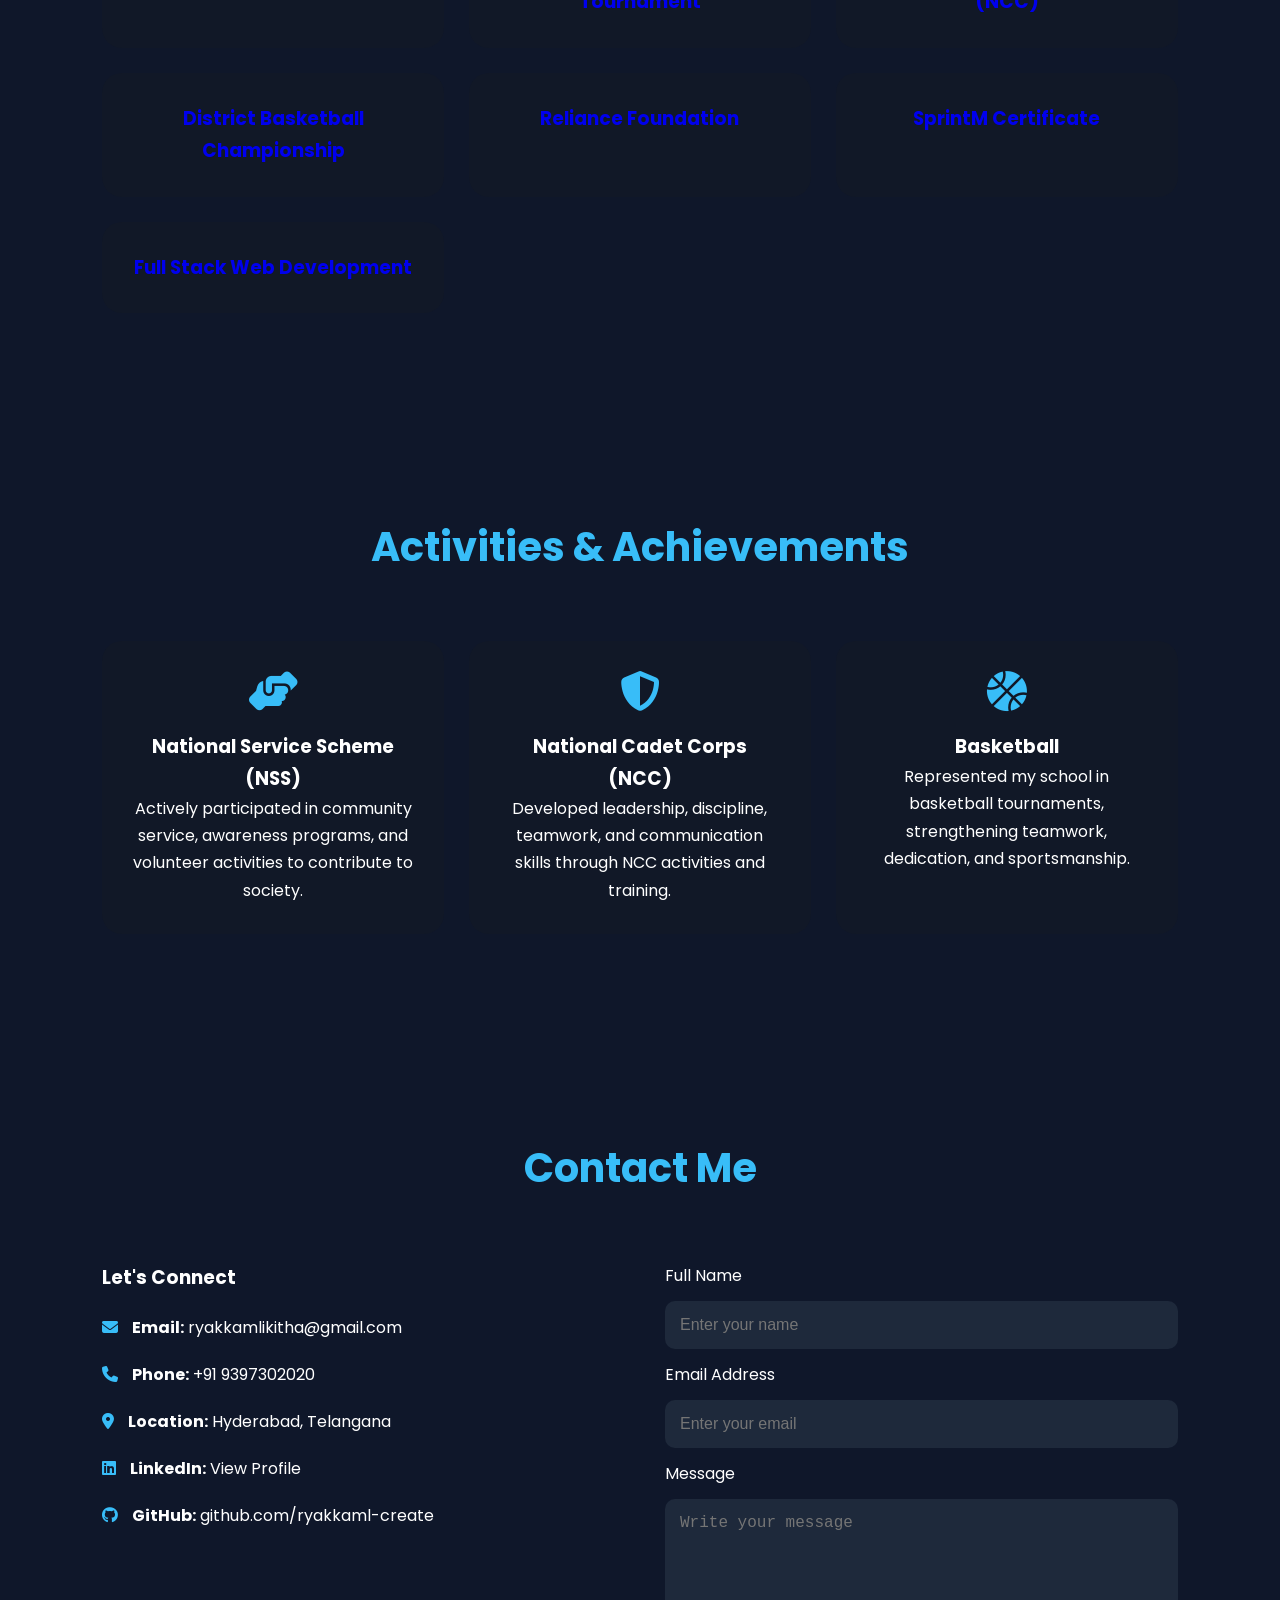
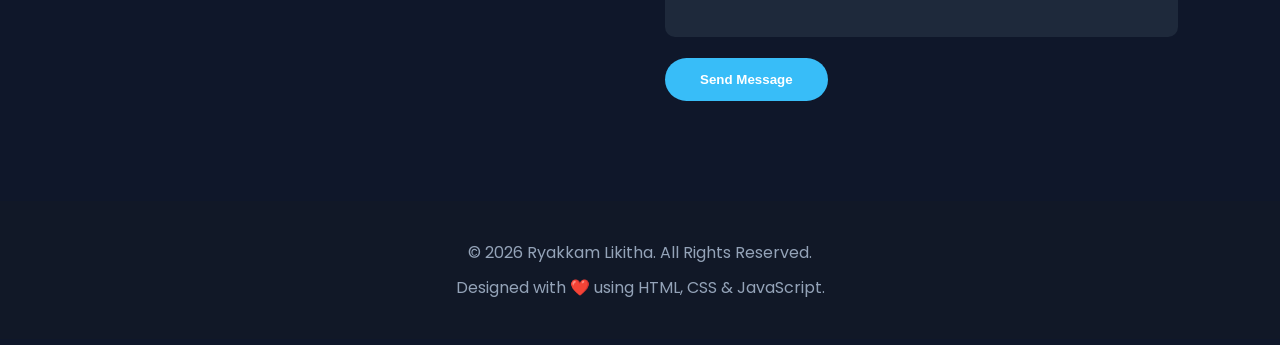
==== commit c30ccf9a: "Update index.html" ====
--- a/index.html
+++ b/index.html
@@ -210,93 +210,126 @@
 
 <section id="projects">
 
-<h2 class="section-title">
-Featured Projects
-</h2>
+<h2 class="section-title">My Projects</h2>
 
 <div class="project-grid">
 
 <div class="project-card">
 
-<h3>PhonePe Landing Page</h3>
-
-<p>
-
-Responsive landing page
-designed using HTML and CSS.
-
-</p>
+<h3>🎮 Tic Tac Toe Game</h3>
+
+<p>
+A responsive Tic Tac Toe game built using HTML, CSS, and JavaScript.
+</p>
+
+<a href="https://ryakkaml-create.github.io/Xox-/" target="_blank" class="btn">
+Live Demo
+</a>
 
 </div>
 
 <div class="project-card">
 
-<h3>Tic Tac Toe Game</h3>
-
-<p>
-
-Interactive game created using
-HTML,
-CSS and JavaScript.
-
-</p>
+<h3>💳 PhonePe Chatbot</h3>
+
+<p>
+A PhonePe-inspired chatbot interface with a clean and modern design.
+</p>
+
+<a href="https://ryakkaml-create.github.io/Phonepe-chatbot/" target="_blank" class="btn">
+Live Demo
+</a>
 
 </div>
 
 <div class="project-card">
 
-<h3>Simple Calculator</h3>
-
-<p>
-
-Calculator performing arithmetic
-operations.
-
-</p>
-
-</div>
-
-<div class="project-card">
-
-<h3>Personal Portfolio</h3>
-
-<p>
-
-Professional responsive portfolio website.
-
-</p>
-
-</div>
-
-</div>
-
-</section>
-
-  <section id="certificates">
-
-<h2 class="section-title">
-Certificates
-</h2>
+<h3>💼 Personal Portfolio</h3>
+
+<p>
+My personal portfolio showcasing my education, skills, certificates, and projects.
+</p>
+
+<a href="https://ryakkaml-create.github.io/web-portfolio/" target="_blank" class="btn">
+Live Demo
+</a>
+
+</div>
+
+</div>
+
+</section>
+
+<section id="certificates">
+
+<h2 class="section-title">My Certificates</h2>
 
 <div class="certificate-grid">
 
-<div class="certificate-card">
-<i class="fas fa-award"></i>
-<h3>Infosys Springboard</h3>
-<p>Completed certification courses in programming and web technologies.</p>
-</div>
-
-<div class="certificate-card">
-<i class="fas fa-award"></i>
-<h3>Simplilearn</h3>
-<p>Successfully completed online learning programs to strengthen technical skills.</p>
-</div>
-
-<div class="certificate-card">
-<i class="fas fa-award"></i>
-<h3>Thrinex Internship</h3>
-<p>Web Development Internship focused on practical frontend development.</p>
-</div>
+<a href="certificates/Thrinex-web-development-offer-letter.jpg" target="_blank" class="certificate-card">
+<img src="certificates/Thrinex-web-development-offer-letter.jpg" alt="">
+<h3>Thrinex Web Development Offer Letter</h3>
+</a>
+
+<a href="certificates/Introduction-to-golang.jpg" target="_blank" class="certificate-card">
+<img src="certificates/Introduction-to-golang.jpg" alt="">
+<h3>Introduction to GoLang</h3>
+</a>
+
+<a href="certificates/Introduction-to-C-plus-plus.jpg" target="_blank" class="certificate-card">
+<img src="certificates/Introduction-to-C-plus-plus.jpg" alt="">
+<h3>Introduction to C++</h3>
+</a>
+
+<a href="certificates/nss.jpg" target="_blank" class="certificate-card">
+<img src="certificates/nss.jpg" alt="">
+<h3>National Service Scheme (NSS)</h3>
+</a>
+
+<a href="certificates/Mastering-edge-analytics.jpg" target="_blank" class="certificate-card">
+<img src="certificates/Mastering-edge-analytics.jpg" alt="">
+<h3>Mastering Edge Analytics</h3>
+</a>
+
+<a href="certificates/dbhs.jpg" target="_blank" class="certificate-card">
+<img src="certificates/dbhs.jpg" alt="">
+<h3>Certificate of Honour</h3>
+</a>
+
+<a href="certificates/Inter-school-sports-meet.jpg" target="_blank" class="certificate-card">
+<img src="certificates/Inter-school-sports-meet.jpg" alt="">
+<h3>Inter School Sports Meet</h3>
+</a>
+
+<a href="certificates/Inter-house-basketball-tournament.jpg" target="_blank" class="certificate-card">
+<img src="certificates/Inter-house-basketball-tournament.jpg" alt="">
+<h3>Inter House Basketball Tournament</h3>
+</a>
+
+<a href="certificates/Ncc.jpg" target="_blank" class="certificate-card">
+<img src="certificates/Ncc.jpg" alt="">
+<h3>National Cadet Corps (NCC)</h3>
+</a>
+
+<a href="certificates/District-basketball.jpg" target="_blank" class="certificate-card">
+<img src="certificates/District-basketball.jpg" alt="">
+<h3>District Basketball Championship</h3>
+</a>
+
+<a href="certificates/Reliance-foundation.jpg" target="_blank" class="certificate-card">
+<img src="certificates/Reliance-foundation.jpg" alt="">
+<h3>Reliance Foundation</h3>
+</a>
+
+<a href="certificates/SprintM.jpg" target="_blank" class="certificate-card">
+<img src="certificates/SprintM.jpg" alt="">
+<h3>SprintM Certificate</h3>
+</a>
+
+<a href="certificates/Full-stack-web-development.jpg" target="_blank" class="certificate-card">
+<img src="certificates/Full-stack-web-development.jpg" alt="">
+<h3>Full Stack Web Development</h3>
+</a>
 
 </div>
 
@@ -311,21 +344,27 @@
 <div class="activity-grid">
 
 <div class="activity-card">
-<i class="fas fa-users"></i>
-<h3>NSS</h3>
-<p>Participated in community service and volunteer activities.</p>
+<i class="fas fa-hands-helping"></i>
+<h3>National Service Scheme (NSS)</h3>
+<p>
+Actively participated in community service, awareness programs, and volunteer activities to contribute to society.
+</p>
 </div>
 
 <div class="activity-card">
-<i class="fas fa-medal"></i>
-<h3>NCC</h3>
-<p>Developed discipline, teamwork, and leadership through NCC activities.</p>
+<i class="fas fa-shield-alt"></i>
+<h3>National Cadet Corps (NCC)</h3>
+<p>
+Developed leadership, discipline, teamwork, and communication skills through NCC activities and training.
+</p>
 </div>
 
 <div class="activity-card">
-<i class="fas fa-basketball"></i>
+<i class="fas fa-basketball-ball"></i>
 <h3>Basketball</h3>
-<p>Active participant in sports, improving teamwork and fitness.</p>
+<p>
+Represented my school in basketball tournaments, strengthening teamwork, dedication, and sportsmanship.
+</p>
 </div>
 
 </div>
--- a/style.css
+++ b/style.css
@@ -1,208 +1,227 @@
-/* Google Font */
-@import url('https://fonts.googleapis.com/css2?family=Poppins:wght@300;400;600;700&display=swap');
-
-/* Reset */
+/* ===========================
+   GOOGLE FONT & RESET
+=========================== */
+
 *{
-    margin:0;
-    padding:0;
-    box-sizing:border-box;
-    scroll-behavior:smooth;
-}
-
-/* Body */
+margin:0;
+padding:0;
+box-sizing:border-box;
+scroll-behavior:smooth;
+}
+
 body{
-    font-family:'Poppins',sans-serif;
-    background:#f5f7fb;
-    color:#333;
-}
-
-/* Header */
+
+font-family:'Poppins',sans-serif;
+background:#0f172a;
+color:#ffffff;
+line-height:1.7;
+
+}
+
+img{
+max-width:100%;
+display:block;
+}
+
+a{
+text-decoration:none;
+}
+
+ul{
+list-style:none;
+}
+
+/* ===========================
+HEADER
+=========================== */
+
 header{
-    background:#0f172a;
-    position:sticky;
-    top:0;
-    width:100%;
-    z-index:1000;
-    padding:18px 8%;
+
+position:fixed;
+top:0;
+left:0;
+width:100%;
+background:#111827;
+padding:18px 8%;
+z-index:1000;
+box-shadow:0 5px 20px rgba(0,0,0,.3);
+
 }
 
 nav{
-    display:flex;
-    justify-content:space-between;
-    align-items:center;
-}
-
-nav h1{
-    color:#fff;
-    font-size:28px;
-}
-
-nav ul{
-    display:flex;
-    list-style:none;
-    gap:25px;
-}
-
-nav a{
-    color:white;
-    text-decoration:none;
-    font-weight:600;
-    transition:.3s;
-}
-
-nav a:hover{
-    color:#38bdf8;
-}
-
-/* Hero */
-#hero{
-    background:linear-gradient(135deg,#2563eb,#06b6d4);
-    color:white;
-    text-align:center;
-    padding:100px 20px;
-}
-
-#hero h1{
-    font-size:55px;
-    margin:15px 0;
-}
-
-#hero h3{
-    margin-bottom:20px;
-    font-weight:500;
-}
-
-#hero p{
-    max-width:700px;
-    margin:auto;
-    line-height:1.8;
-}
-
-#hero a{
-    display:inline-block;
-    margin-top:30px;
-    background:white;
-    color:#2563eb;
-    padding:14px 28px;
-    border-radius:30px;
-    text-decoration:none;
-    font-weight:bold;
-    transition:.3s;
-}
-
-#hero a:hover{
-    transform:translateY(-4px);
-}
-
-/* Sections */
-section{
-    padding:70px 8%;
-}
-
-section h2{
-    text-align:center;
-    margin-bottom:40px;
-    color:#0f172a;
-}
-
-/* Cards */
-article{
-    background:white;
-    padding:25px;
-    border-radius:15px;
-    margin:20px auto;
-    max-width:900px;
-    box-shadow:0 10px 25px rgba(0,0,0,.08);
-    transition:.3s;
-}
-
-article:hover{
-    transform:translateY(-8px);
-}
-
-/* Footer */
-footer{
-    background:#0f172a;
-    color:white;
-    text-align:center;
-    padding:20px;
-    margin-top:50px;
-}
-
-/* Form */
-form{
-    max-width:700px;
-    margin:auto;
-}
-
-input,
-textarea{
-    width:100%;
-    padding:14px;
-    margin:10px 0 20px;
-    border-radius:8px;
-    border:1px solid #ccc;
-}
-
-button{
-    background:#2563eb;
-    color:white;
-    padding:14px 25px;
-    border:none;
-    border-radius:8px;
-    cursor:pointer;
-    font-size:16px;
-}
-
-button:hover{
-    background:#1d4ed8;
-}
-
-/* Accessibility */
-a:focus,
-button:focus,
-input:focus,
-textarea:focus{
-    outline:3px solid orange;
-}
-
-/* Mobile */
-@media(max-width:768px){
-
-nav{
-flex-direction:column;
-}
-
-nav ul{
-flex-direction:column;
-margin-top:20px;
-text-align:center;
-}
-
-#hero h1{
-font-size:38px;
-}
-
-#hero{
-padding:70px 20px;
-}
-
-section{
-padding:50px 20px;
-}
-
-}
-/* Hero Layout */
-
-.hero-container{
 
 display:flex;
 justify-content:space-between;
 align-items:center;
-gap:60px;
+
+}
+
+.logo{
+
+font-size:30px;
+font-weight:700;
+color:#38bdf8;
+
+}
+
+nav ul{
+
+display:flex;
+gap:30px;
+
+}
+
+nav ul li a{
+
+color:white;
+font-weight:500;
+transition:.3s;
+
+}
+
+nav ul li a:hover{
+
+color:#38bdf8;
+
+}
+
+/* ===========================
+HERO
+=========================== */
+
+.hero{
+
+min-height:100vh;
+padding:120px 8%;
+display:flex;
+justify-content:space-between;
+align-items:center;
+gap:70px;
 flex-wrap:wrap;
 
 }
+
+.hero-text{
+
+flex:1;
+
+}
+
+.hero-text h3{
+
+font-size:26px;
+color:#38bdf8;
+
+}
+
+.hero-text h1{
+
+font-size:65px;
+margin:15px 0;
+
+}
+
+.hero-text h2{
+
+font-size:34px;
+margin-bottom:20px;
+color:#cbd5e1;
+
+}
+
+.hero-text p{
+
+font-size:18px;
+max-width:650px;
+color:#d1d5db;
+
+}
+
+/* ===========================
+BUTTONS
+=========================== */
+
+.hero-buttons{
+
+margin-top:35px;
+
+}
+
+.btn{
+
+display:inline-block;
+padding:14px 35px;
+background:#38bdf8;
+color:white;
+border-radius:40px;
+font-weight:600;
+margin-right:18px;
+transition:.3s;
+
+}
+
+.btn:hover{
+
+transform:translateY(-6px);
+background:#0ea5e9;
+
+}
+
+.outline{
+
+background:transparent;
+border:2px solid #38bdf8;
+
+}
+
+.outline:hover{
+
+background:#38bdf8;
+
+}
+
+/* ===========================
+SOCIAL ICONS
+=========================== */
+
+.social-icons{
+
+margin-top:35px;
+
+}
+
+.social-icons a{
+
+display:inline-flex;
+justify-content:center;
+align-items:center;
+
+width:50px;
+height:50px;
+
+border-radius:50%;
+background:#1e293b;
+
+margin-right:15px;
+
+color:white;
+
+font-size:22px;
+
+transition:.3s;
+
+}
+
+.social-icons a:hover{
+
+background:#38bdf8;
+transform:translateY(-6px);
+
+}
+
+/* ===========================
+PROFILE IMAGE
+=========================== */
 
 .hero-image{
 
@@ -213,87 +232,694 @@
 
 .hero-image img{
 
-width:320px;
-height:320px;
+width:380px;
+height:380px;
+
 border-radius:50%;
+
 object-fit:cover;
-border:8px solid white;
-box-shadow:0 15px 40px rgba(0,0,0,.25);
-
-}
-
-.hero-content{
-
-flex:1;
-
-}
-
-.hero-content h1{
-
-font-size:60px;
-margin:15px 0;
-
-}
-
-.hero-content h3{
+
+border:8px solid #38bdf8;
+
+box-shadow:0 20px 45px rgba(0,0,0,.45);
+
+animation:float 4s ease-in-out infinite;
+
+}
+
+@keyframes float{
+
+0%{
+transform:translateY(0px);
+}
+
+50%{
+transform:translateY(-12px);
+}
+
+100%{
+transform:translateY(0px);
+}
+
+}
+
+/* ===========================
+SECTION TITLE
+=========================== */
+
+section{
+
+padding:100px 8%;
+
+}
+
+.section-title{
+
+font-size:40px;
+text-align:center;
+margin-bottom:60px;
+color:#38bdf8;
+
+}
+/* ===========================
+ABOUT
+=========================== */
+
+.card{
+
+background:rgba(255,255,255,0.05);
+
+backdrop-filter:blur(10px);
+
+border:1px solid rgba(255,255,255,.08);
+
+padding:35px;
+
+border-radius:20px;
+
+max-width:900px;
+
+margin:auto;
+
+box-shadow:0 15px 30px rgba(0,0,0,.3);
+
+transition:.4s;
+
+}
+
+.card:hover{
+
+transform:translateY(-8px);
+
+}
+
+/* ===========================
+SKILLS
+=========================== */
+
+.skills-grid{
+
+display:grid;
+
+grid-template-columns:repeat(auto-fit,minmax(280px,1fr));
+
+gap:30px;
+
+}
+
+.skill-card{
+
+background:#111827;
+
+padding:25px;
+
+border-radius:18px;
+
+transition:.3s;
+
+}
+
+.skill-card:hover{
+
+transform:translateY(-8px);
+
+box-shadow:0 12px 25px rgba(56,189,248,.25);
+
+}
+
+.skill-card h3{
+
+margin-bottom:15px;
+
+}
+
+.progress{
+
+background:#334155;
+
+height:10px;
+
+border-radius:10px;
+
+overflow:hidden;
+
+}
+
+.progress-bar{
+
+height:10px;
+
+border-radius:10px;
+
+background:#38bdf8;
+
+animation:grow 2s ease;
+
+}
+
+.html{width:95%;}
+
+.css{width:90%;}
+
+.python{width:80%;}
+
+.sql{width:80%;}
+
+.github{width:85%;}
+
+.js{width:70%;}
+
+@keyframes grow{
+
+from{
+
+width:0;
+
+}
+
+}
+
+/* ===========================
+PROJECTS
+=========================== */
+
+.project-grid{
+
+display:grid;
+
+grid-template-columns:repeat(auto-fit,minmax(280px,1fr));
+
+gap:30px;
+
+}
+
+.project-card{
+
+background:#111827;
+
+padding:30px;
+
+border-radius:20px;
+
+transition:.35s;
+
+border:1px solid rgba(255,255,255,.08);
+
+}
+
+.project-card:hover{
+
+transform:translateY(-10px);
+
+box-shadow:0 20px 35px rgba(56,189,248,.2);
+
+}
+
+.project-card h3{
+
+color:#38bdf8;
+
+margin-bottom:15px;
+
+}
+
+/* ===========================
+CERTIFICATES
+=========================== */
+
+.certificate-grid{
+
+display:grid;
+
+grid-template-columns:repeat(auto-fit,minmax(260px,1fr));
+
+gap:25px;
+
+}
+
+.certificate-card{
+
+background:#111827;
+
+padding:30px;
+
+border-radius:20px;
+
+text-align:center;
+
+transition:.35s;
+
+}
+
+.certificate-card i{
+
+font-size:40px;
+
+color:#38bdf8;
 
 margin-bottom:20px;
 
 }
 
-.hero-content p{
-
-font-size:18px;
-line-height:1.8;
-
-}
-
-.buttons{
-
-margin-top:30px;
-
-}
-
-.buttons a{
-
-display:inline-block;
-margin-right:15px;
-padding:14px 28px;
-background:white;
-color:#2563eb;
-border-radius:30px;
-font-weight:bold;
-text-decoration:none;
-transition:.3s;
-
-}
-
-.buttons a:hover{
-
-transform:translateY(-5px);
-
-}
-
-@media(max-width:768px){
-
-.hero-container{
+.certificate-card:hover{
+
+transform:translateY(-10px);
+
+}
+
+/* ===========================
+ACTIVITIES
+=========================== */
+
+.activity-grid{
+
+display:grid;
+
+grid-template-columns:repeat(auto-fit,minmax(260px,1fr));
+
+gap:25px;
+
+}
+
+.activity-card{
+
+background:#111827;
+
+padding:30px;
+
+text-align:center;
+
+border-radius:20px;
+
+transition:.35s;
+
+}
+
+.activity-card:hover{
+
+transform:translateY(-10px);
+
+}
+
+.activity-card i{
+
+font-size:40px;
+
+color:#38bdf8;
+
+margin-bottom:20px;
+
+}
+
+/* ===========================
+CONTACT
+=========================== */
+
+.contact-container{
+
+display:grid;
+
+grid-template-columns:1fr 1fr;
+
+gap:50px;
+
+}
+
+.contact-info p{
+
+margin:20px 0;
+
+}
+
+.contact-info i{
+
+color:#38bdf8;
+
+margin-right:10px;
+
+}
+
+.contact-info a{
+
+color:white;
+
+}
+
+.contact-form input,
+
+.contact-form textarea{
+
+width:100%;
+
+padding:15px;
+
+margin:12px 0;
+
+background:#1e293b;
+
+border:none;
+
+border-radius:10px;
+
+color:white;
+
+font-size:16px;
+
+}
+
+.contact-form textarea{
+
+resize:none;
+
+}
+
+.contact-form button{
+
+cursor:pointer;
+
+border:none;
+
+}
+
+/* ===========================
+FOOTER
+=========================== */
+
+footer{
+
+background:#111827;
+
+padding:30px;
+
+text-align:center;
+
+color:#94a3b8;
+
+}
+
+footer p{
+
+margin:8px 0;
+
+}
+/* ===========================
+RESPONSIVE DESIGN
+=========================== */
+
+@media (max-width:991px){
+
+header{
+
+padding:20px 5%;
+
+}
+
+.hero{
 
 flex-direction:column-reverse;
 text-align:center;
-
-}
-
-.hero-content h1{
+padding-top:150px;
+
+}
+
+.hero-text h1{
+
+font-size:50px;
+
+}
+
+.hero-text h2{
+
+font-size:28px;
+
+}
+
+.hero-image img{
+
+width:300px;
+height:300px;
+
+}
+
+.contact-container{
+
+grid-template-columns:1fr;
+
+}
+
+}
+
+@media (max-width:768px){
+
+nav{
+
+flex-direction:column;
+gap:20px;
+
+}
+
+nav ul{
+
+flex-wrap:wrap;
+justify-content:center;
+gap:15px;
+
+}
+
+.hero{
+
+padding:140px 5% 80px;
+
+}
+
+.hero-text h1{
 
 font-size:40px;
 
 }
 
+.hero-text h2{
+
+font-size:24px;
+
+}
+
+.section-title{
+
+font-size:34px;
+
+}
+
+.hero-buttons .btn{
+
+display:block;
+margin:15px auto;
+width:220px;
+
+}
+
+.social-icons{
+
+display:flex;
+justify-content:center;
+
+}
+
 .hero-image img{
 
-width:240px;
-height:240px;
-
-}
-
-}
+width:260px;
+height:260px;
+
+}
+
+}
+
+@media (max-width:480px){
+
+.hero-text h1{
+
+font-size:34px;
+
+}
+
+.hero-text h3{
+
+font-size:20px;
+
+}
+
+.hero-text p{
+
+font-size:16px;
+
+}
+
+.logo{
+
+font-size:24px;
+
+}
+
+}
+
+/* ===========================
+SCROLLBAR
+=========================== */
+
+::-webkit-scrollbar{
+
+width:10px;
+
+}
+
+::-webkit-scrollbar-track{
+
+background:#0f172a;
+
+}
+
+::-webkit-scrollbar-thumb{
+
+background:#38bdf8;
+border-radius:20px;
+
+}
+
+::-webkit-scrollbar-thumb:hover{
+
+background:#0ea5e9;
+
+}
+
+/* ===========================
+SELECTION
+=========================== */
+
+::selection{
+
+background:#38bdf8;
+color:white;
+
+}
+
+/* ===========================
+SKIP LINK
+=========================== */
+
+.skip-link{
+
+position:absolute;
+left:-9999px;
+
+}
+
+.skip-link:focus{
+
+left:20px;
+top:20px;
+background:#38bdf8;
+padding:12px 20px;
+color:white;
+border-radius:8px;
+z-index:9999;
+
+}
+
+/* ===========================
+FORM FOCUS
+=========================== */
+
+input:focus,
+textarea:focus{
+
+outline:2px solid #38bdf8;
+
+}
+
+/* ===========================
+LINK HOVER
+=========================== */
+
+a{
+
+transition:.3s;
+
+}
+
+/* ===========================
+TYPING TEXT
+=========================== */
+
+#typing{
+
+color:#38bdf8;
+font-weight:600;
+
+}
+
+#typing::after{
+
+content:"|";
+animation:blink .8s infinite;
+
+}
+
+@keyframes blink{
+
+50%{
+
+opacity:0;
+
+}
+
+}
+
+/* ===========================
+FADE ANIMATION
+=========================== */
+
+.hero,
+.card,
+.skill-card,
+.project-card,
+.certificate-card,
+.activity-card{
+
+animation:fadeUp 1s ease;
+
+}
+
+@keyframes fadeUp{
+
+from{
+
+opacity:0;
+transform:translateY(40px);
+
+}
+
+to{
+
+opacity:1;
+transform:translateY(0);
+
+}
+
+}
+
+/* ===========================
+HOVER EFFECT
+=========================== */
+
+.project-card:hover,
+.skill-card:hover,
+.activity-card:hover,
+.certificate-card:hover{
+
+border:1px solid #38bdf8;
+
+}
+
+/* ===========================
+END
+=========================== */
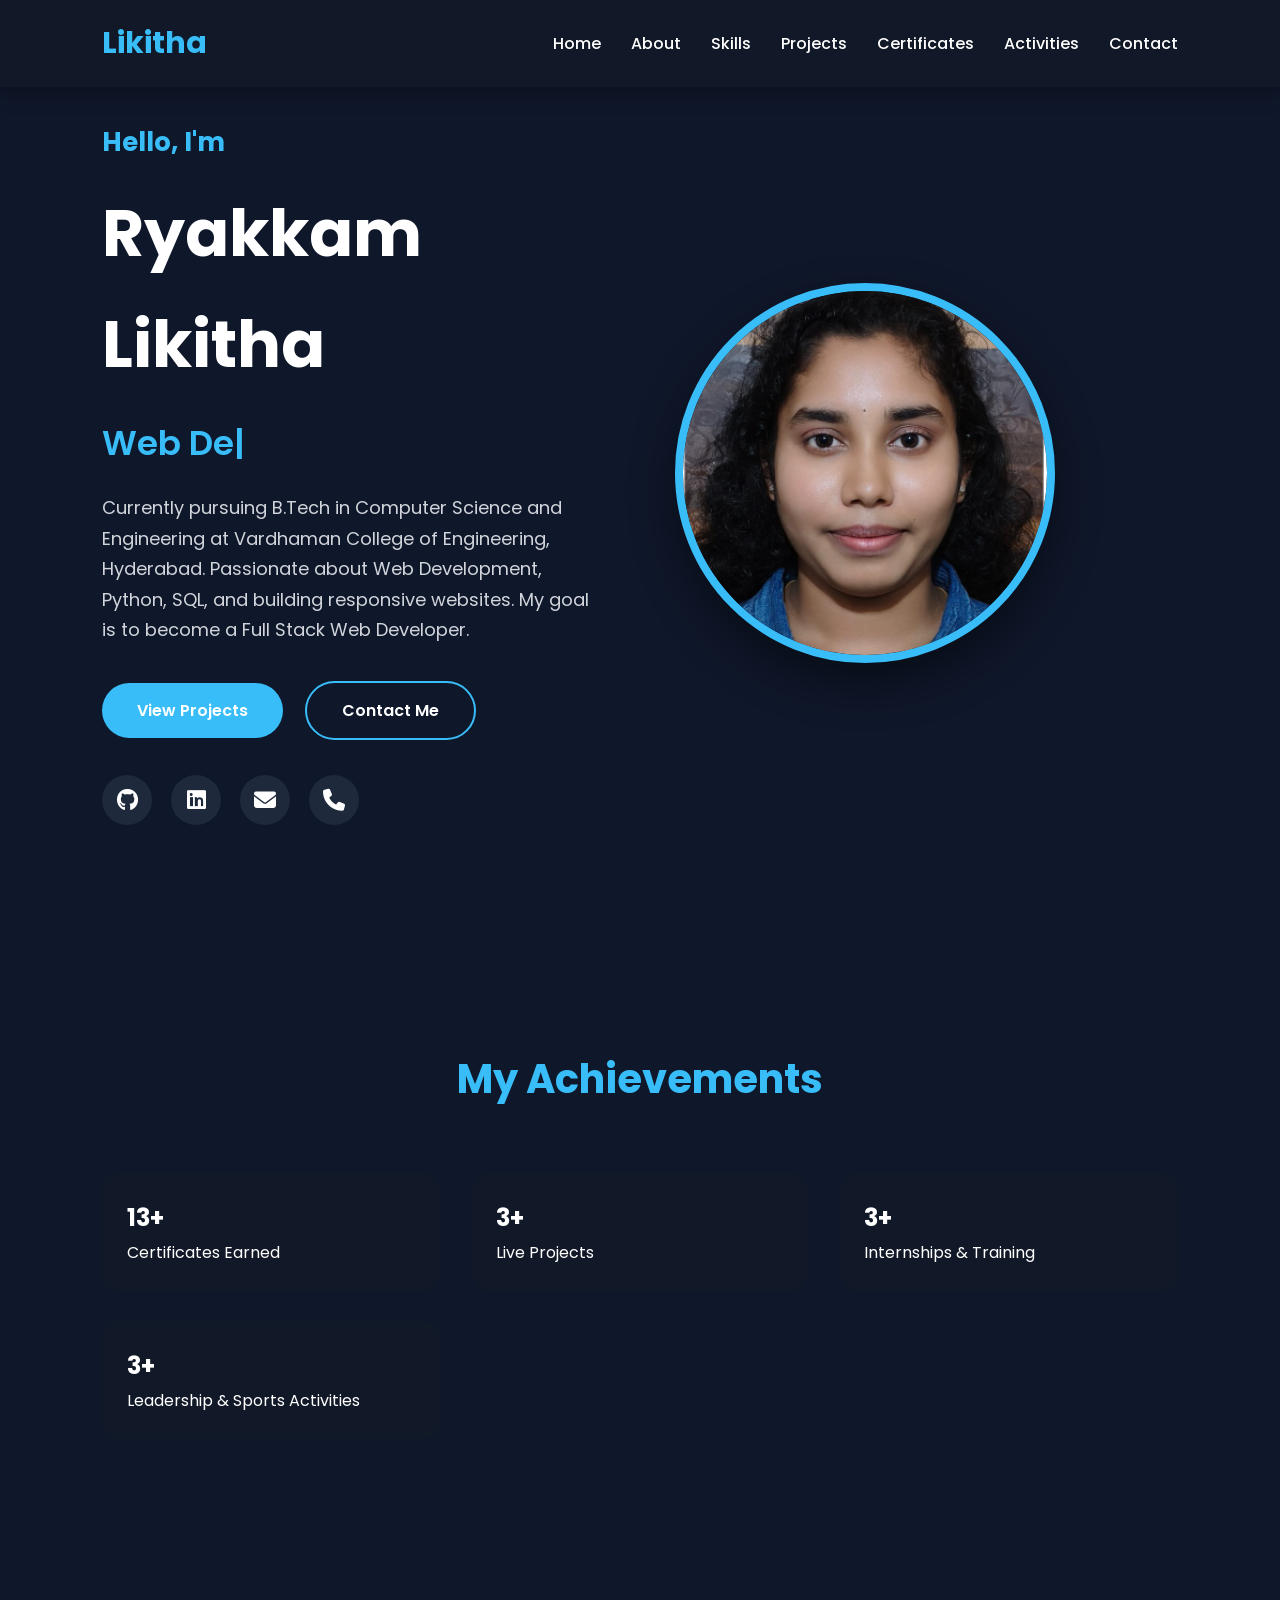
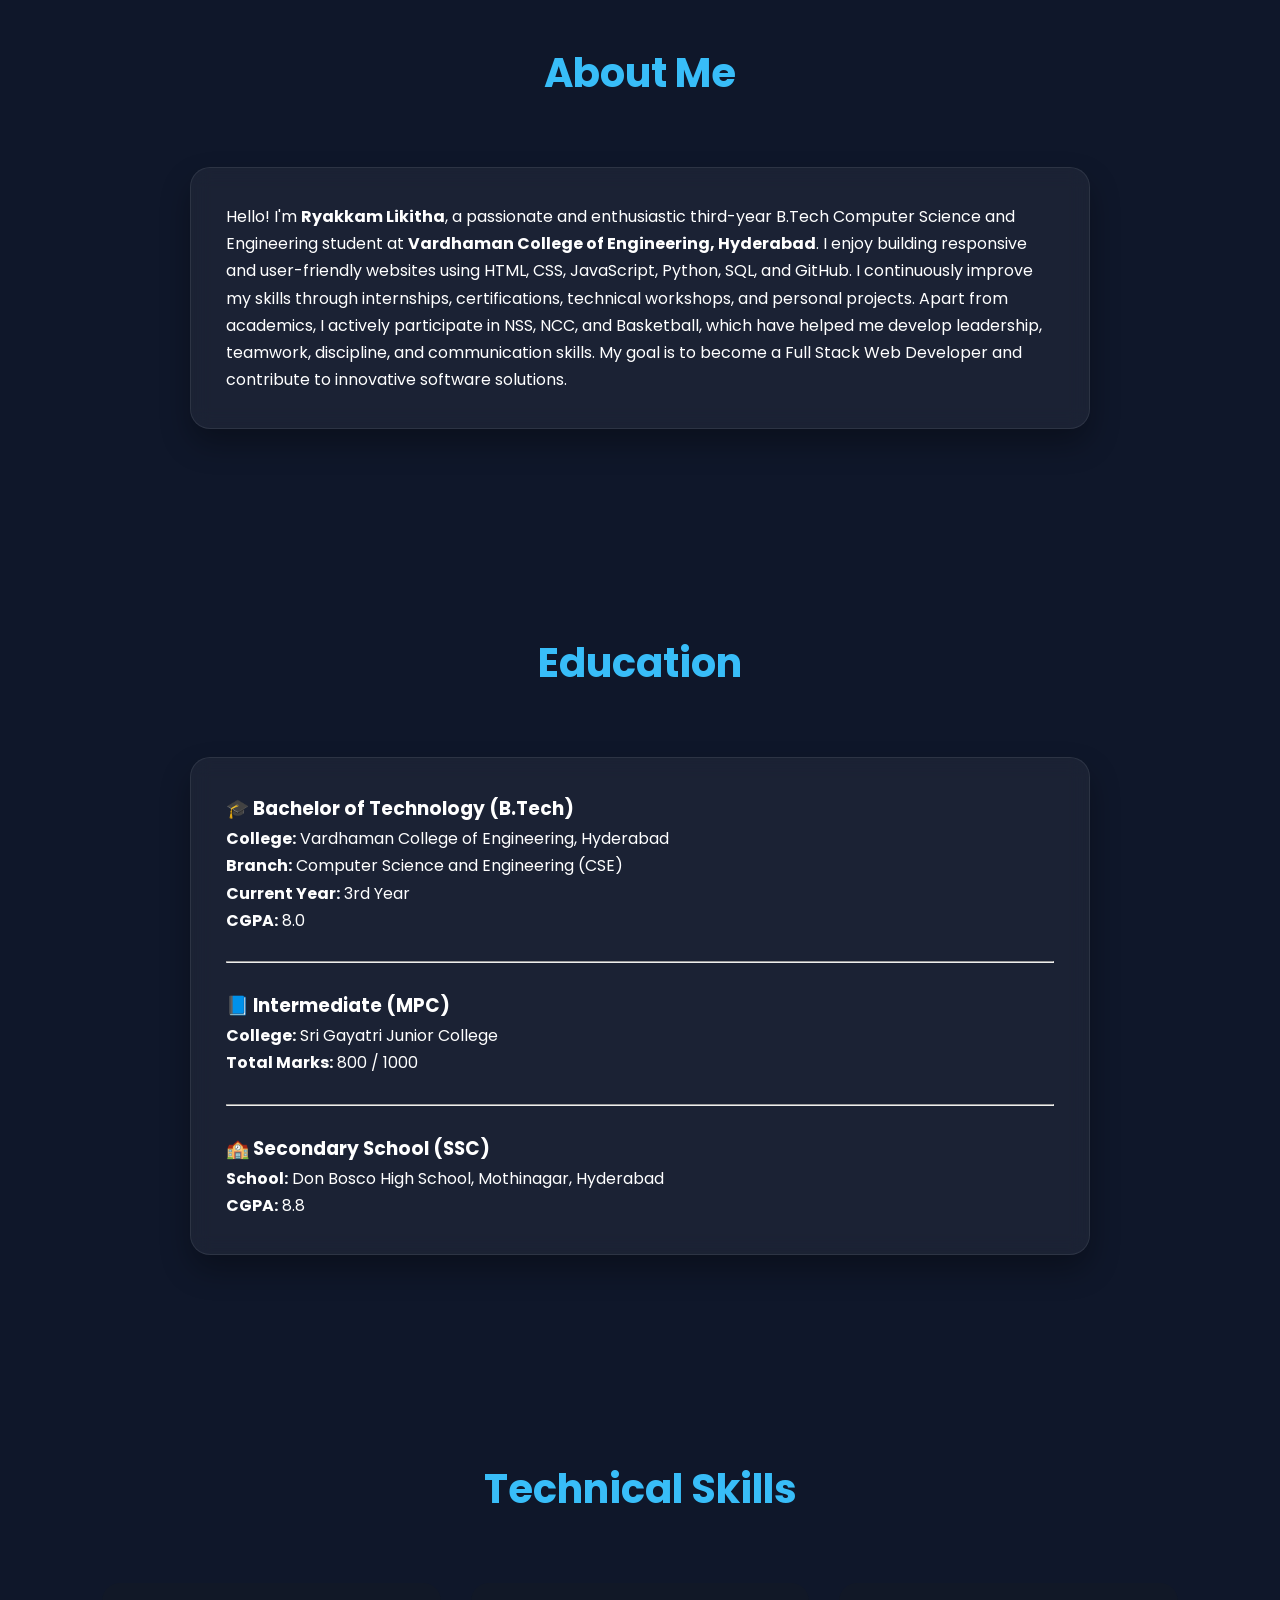
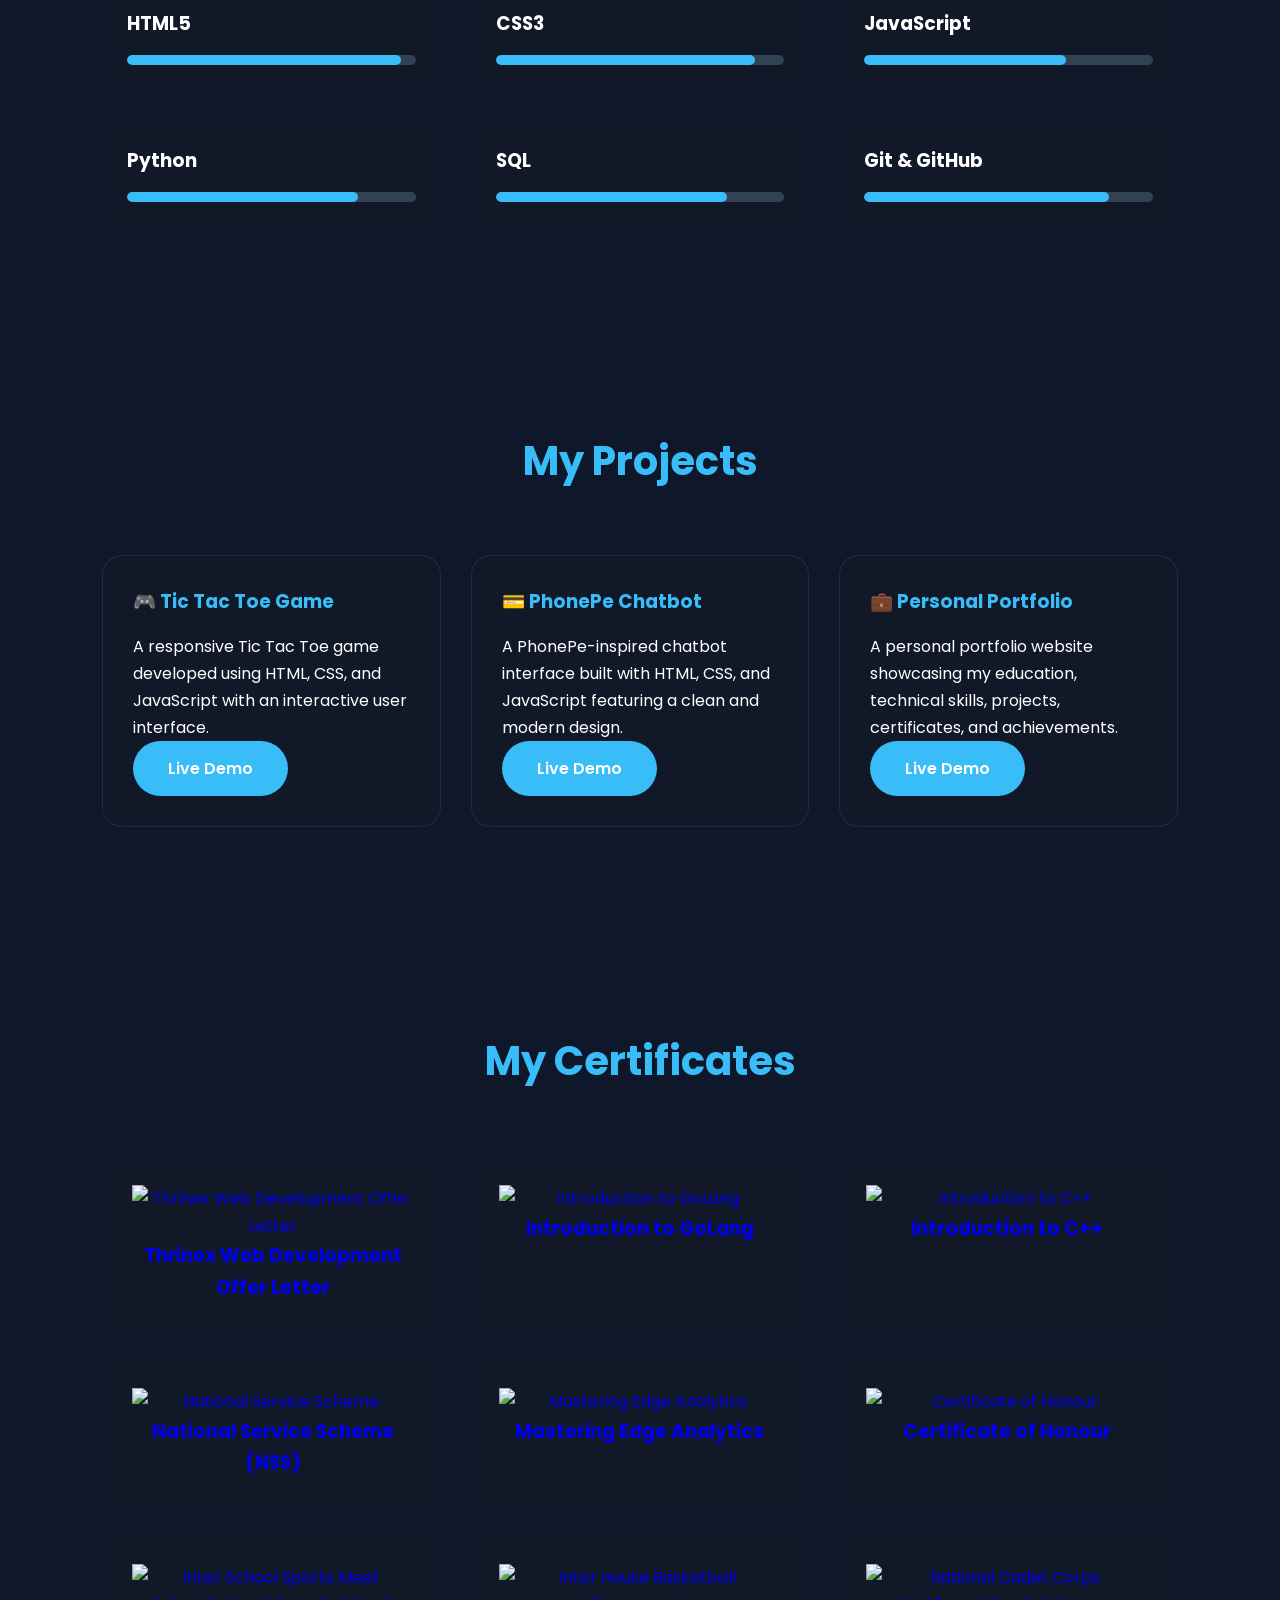
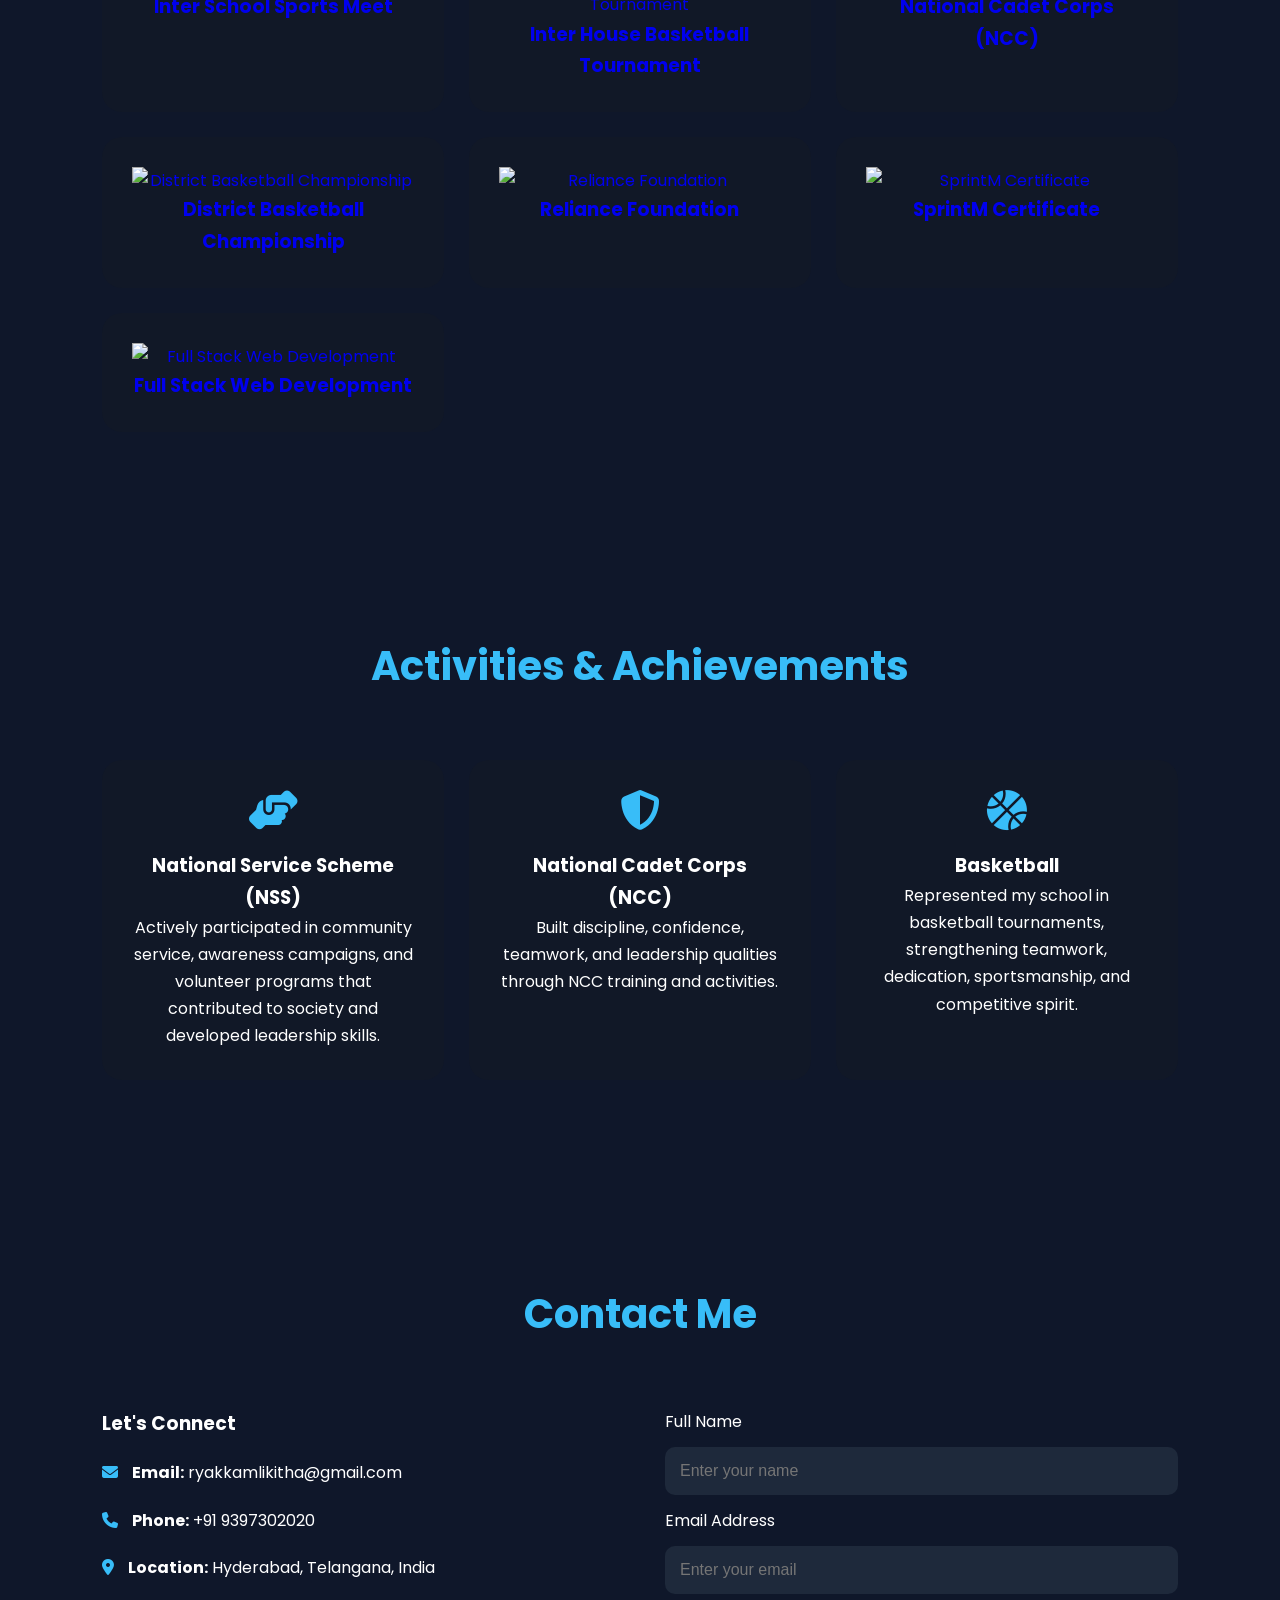
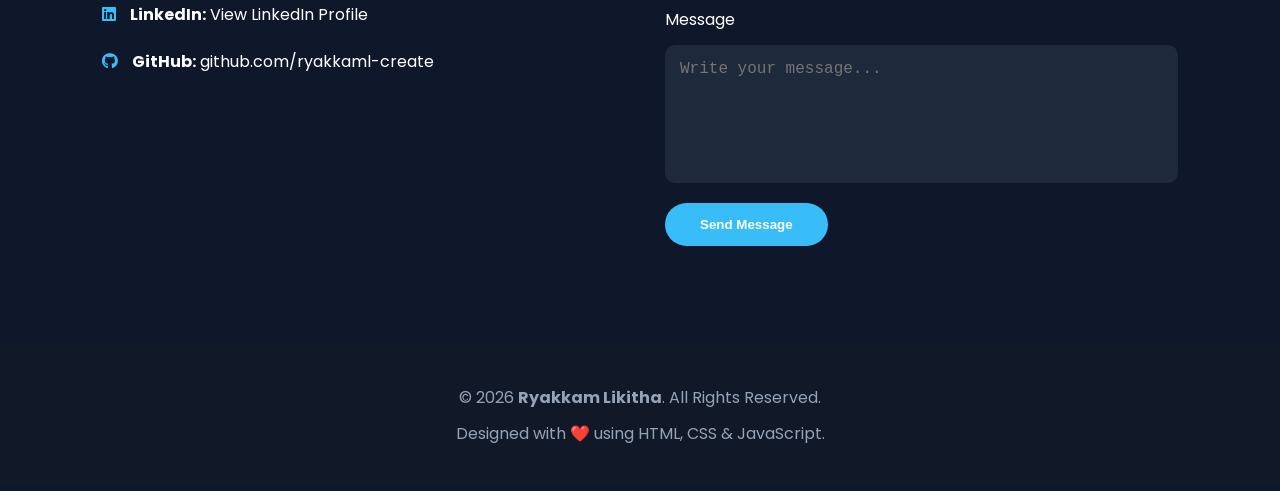
==== commit 0683a037: "Update index.html" ====
--- a/index.html
+++ b/index.html
@@ -6,8 +6,8 @@
 <meta charset="UTF-8">
 <meta name="viewport" content="width=device-width, initial-scale=1.0">
 
-<meta name="description" content="Ryakkam Likitha - B.Tech CSE Student | Web Developer | Python Learner Portfolio">
-<meta name="keywords" content="Ryakkam Likitha, Portfolio, Web Developer, HTML, CSS, JavaScript, Python">
+<meta name="description" content="Ryakkam Likitha | B.Tech CSE Student | Web Developer Portfolio">
+<meta name="keywords" content="Ryakkam Likitha, Portfolio, HTML, CSS, JavaScript, Python">
 <meta name="author" content="Ryakkam Likitha">
 
 <title>Ryakkam Likitha | Portfolio</title>
@@ -69,9 +69,9 @@
 Currently pursuing B.Tech in Computer Science and Engineering at
 Vardhaman College of Engineering, Hyderabad.
 
-Passionate about building responsive websites,
-learning new technologies,
-and becoming a Full Stack Developer.
+Passionate about Web Development, Python, SQL, and building responsive websites.
+
+My goal is to become a Full Stack Web Developer.
 
 </p>
 
@@ -89,19 +89,19 @@
 
 <div class="social-icons">
 
-<a href="https://github.com/ryakkaml-create" target="_blank" aria-label="GitHub">
+<a href="https://github.com/ryakkaml-create" target="_blank">
 <i class="fab fa-github"></i>
 </a>
 
-<a href="https://www.linkedin.com/in/likitha-ryakkam-8a2584405" target="_blank" aria-label="LinkedIn">
+<a href="https://www.linkedin.com/in/likitha-ryakkam-8a2584405" target="_blank">
 <i class="fab fa-linkedin"></i>
 </a>
 
-<a href="mailto:ryakkamlikitha@gmail.com" aria-label="Email">
+<a href="mailto:ryakkamlikitha@gmail.com">
 <i class="fas fa-envelope"></i>
 </a>
 
-<a href="tel:+919397302020" aria-label="Phone">
+<a href="tel:+919397302020">
 <i class="fas fa-phone"></i>
 </a>
 
@@ -111,14 +111,57 @@
 
 <div class="hero-image">
 
-<img src="profile.png"
-alt="Ryakkam Likitha Profile Picture">
-
-</div>
-
-</section>
-
-<section id="about">
+<img src="profile.png" alt="Ryakkam Likitha">
+
+</div>
+
+</section>
+
+<section id="stats">
+
+<h2 class="section-title">
+My Achievements
+</h2>
+
+<div class="skills-grid">
+
+<div class="skill-card">
+
+<h2>13+</h2>
+
+<p>Certificates Earned</p>
+
+</div>
+
+<div class="skill-card">
+
+<h2>3+</h2>
+
+<p>Live Projects</p>
+
+</div>
+
+<div class="skill-card">
+
+<h2>3+</h2>
+
+<p>Internships & Training</p>
+
+</div>
+
+<div class="skill-card">
+
+<h2>3+</h2>
+
+<p>Leadership & Sports Activities</p>
+
+</div>
+
+</div>
+
+</section>
+
+  <section id="about">
 
 <h2 class="section-title">
 About Me
@@ -128,27 +171,53 @@
 
 <p>
 
-Hello! I'm <strong>Ryakkam Likitha</strong>,
-a third-year B.Tech Computer Science and Engineering student at
-Vardhaman College of Engineering.
-
-I enjoy designing beautiful,
-responsive websites and continuously improving my programming skills.
-
-My interests include HTML,
-CSS,
-JavaScript,
-Python,
-SQL,
-Git,
-and GitHub.
-
-Currently,
-I am expanding my knowledge through internships,
-certifications,
-and personal projects.
-
-</p>
+Hello! I'm <strong>Ryakkam Likitha</strong>, a passionate and enthusiastic third-year B.Tech Computer Science and Engineering student at <strong>Vardhaman College of Engineering, Hyderabad</strong>.
+
+I enjoy building responsive and user-friendly websites using HTML, CSS, JavaScript, Python, SQL, and GitHub. I continuously improve my skills through internships, certifications, technical workshops, and personal projects.
+
+Apart from academics, I actively participate in NSS, NCC, and Basketball, which have helped me develop leadership, teamwork, discipline, and communication skills.
+
+My goal is to become a Full Stack Web Developer and contribute to innovative software solutions.
+
+</p>
+
+</div>
+
+</section>
+
+<section id="education">
+
+<h2 class="section-title">
+Education
+</h2>
+
+<div class="card">
+
+<h3>🎓 Bachelor of Technology (B.Tech)</h3>
+
+<p><strong>College:</strong> Vardhaman College of Engineering, Hyderabad</p>
+
+<p><strong>Branch:</strong> Computer Science and Engineering (CSE)</p>
+
+<p><strong>Current Year:</strong> 3rd Year</p>
+
+<p><strong>CGPA:</strong> 8.0</p>
+
+<br><hr><br>
+
+<h3>📘 Intermediate (MPC)</h3>
+
+<p><strong>College:</strong> Sri Gayatri Junior College</p>
+
+<p><strong>Total Marks:</strong> 800 / 1000</p>
+
+<br><hr><br>
+
+<h3>🏫 Secondary School (SSC)</h3>
+
+<p><strong>School:</strong> Don Bosco High School, Mothinagar, Hyderabad</p>
+
+<p><strong>CGPA:</strong> 8.8</p>
 
 </div>
 
@@ -177,6 +246,13 @@
 </div>
 
 <div class="skill-card">
+<h3>JavaScript</h3>
+<div class="progress">
+<div class="progress-bar js"></div>
+</div>
+</div>
+
+<div class="skill-card">
 <h3>Python</h3>
 <div class="progress">
 <div class="progress-bar python"></div>
@@ -191,26 +267,21 @@
 </div>
 
 <div class="skill-card">
-<h3>GitHub</h3>
+<h3>Git & GitHub</h3>
 <div class="progress">
 <div class="progress-bar github"></div>
 </div>
 </div>
 
-<div class="skill-card">
-<h3>JavaScript</h3>
-<div class="progress">
-<div class="progress-bar js"></div>
-</div>
-</div>
-
-</div>
-
-</section>
-
-<section id="projects">
-
-<h2 class="section-title">My Projects</h2>
+</div>
+
+</section>
+
+  <section id="projects">
+
+<h2 class="section-title">
+My Projects
+</h2>
 
 <div class="project-grid">
 
@@ -219,7 +290,7 @@
 <h3>🎮 Tic Tac Toe Game</h3>
 
 <p>
-A responsive Tic Tac Toe game built using HTML, CSS, and JavaScript.
+A responsive Tic Tac Toe game developed using HTML, CSS, and JavaScript with an interactive user interface.
 </p>
 
 <a href="https://ryakkaml-create.github.io/Xox-/" target="_blank" class="btn">
@@ -233,7 +304,7 @@
 <h3>💳 PhonePe Chatbot</h3>
 
 <p>
-A PhonePe-inspired chatbot interface with a clean and modern design.
+A PhonePe-inspired chatbot interface built with HTML, CSS, and JavaScript featuring a clean and modern design.
 </p>
 
 <a href="https://ryakkaml-create.github.io/Phonepe-chatbot/" target="_blank" class="btn">
@@ -247,7 +318,7 @@
 <h3>💼 Personal Portfolio</h3>
 
 <p>
-My personal portfolio showcasing my education, skills, certificates, and projects.
+A personal portfolio website showcasing my education, technical skills, projects, certificates, and achievements.
 </p>
 
 <a href="https://ryakkaml-create.github.io/web-portfolio/" target="_blank" class="btn">
@@ -262,72 +333,74 @@
 
 <section id="certificates">
 
-<h2 class="section-title">My Certificates</h2>
+<h2 class="section-title">
+My Certificates
+</h2>
 
 <div class="certificate-grid">
 
 <a href="certificates/Thrinex-web-development-offer-letter.jpg" target="_blank" class="certificate-card">
-<img src="certificates/Thrinex-web-development-offer-letter.jpg" alt="">
+<img src="certificates/Thrinex-web-development-offer-letter.jpg" alt="Thrinex Web Development Offer Letter">
 <h3>Thrinex Web Development Offer Letter</h3>
 </a>
 
 <a href="certificates/Introduction-to-golang.jpg" target="_blank" class="certificate-card">
-<img src="certificates/Introduction-to-golang.jpg" alt="">
+<img src="certificates/Introduction-to-golang.jpg" alt="Introduction to GoLang">
 <h3>Introduction to GoLang</h3>
 </a>
 
 <a href="certificates/Introduction-to-C-plus-plus.jpg" target="_blank" class="certificate-card">
-<img src="certificates/Introduction-to-C-plus-plus.jpg" alt="">
+<img src="certificates/Introduction-to-C-plus-plus.jpg" alt="Introduction to C++">
 <h3>Introduction to C++</h3>
 </a>
 
 <a href="certificates/nss.jpg" target="_blank" class="certificate-card">
-<img src="certificates/nss.jpg" alt="">
+<img src="certificates/nss.jpg" alt="National Service Scheme">
 <h3>National Service Scheme (NSS)</h3>
 </a>
 
 <a href="certificates/Mastering-edge-analytics.jpg" target="_blank" class="certificate-card">
-<img src="certificates/Mastering-edge-analytics.jpg" alt="">
+<img src="certificates/Mastering-edge-analytics.jpg" alt="Mastering Edge Analytics">
 <h3>Mastering Edge Analytics</h3>
 </a>
 
 <a href="certificates/dbhs.jpg" target="_blank" class="certificate-card">
-<img src="certificates/dbhs.jpg" alt="">
+<img src="certificates/dbhs.jpg" alt="Certificate of Honour">
 <h3>Certificate of Honour</h3>
 </a>
 
 <a href="certificates/Inter-school-sports-meet.jpg" target="_blank" class="certificate-card">
-<img src="certificates/Inter-school-sports-meet.jpg" alt="">
+<img src="certificates/Inter-school-sports-meet.jpg" alt="Inter School Sports Meet">
 <h3>Inter School Sports Meet</h3>
 </a>
 
 <a href="certificates/Inter-house-basketball-tournament.jpg" target="_blank" class="certificate-card">
-<img src="certificates/Inter-house-basketball-tournament.jpg" alt="">
+<img src="certificates/Inter-house-basketball-tournament.jpg" alt="Inter House Basketball Tournament">
 <h3>Inter House Basketball Tournament</h3>
 </a>
 
 <a href="certificates/Ncc.jpg" target="_blank" class="certificate-card">
-<img src="certificates/Ncc.jpg" alt="">
+<img src="certificates/Ncc.jpg" alt="National Cadet Corps">
 <h3>National Cadet Corps (NCC)</h3>
 </a>
 
 <a href="certificates/District-basketball.jpg" target="_blank" class="certificate-card">
-<img src="certificates/District-basketball.jpg" alt="">
+<img src="certificates/District-basketball.jpg" alt="District Basketball Championship">
 <h3>District Basketball Championship</h3>
 </a>
 
 <a href="certificates/Reliance-foundation.jpg" target="_blank" class="certificate-card">
-<img src="certificates/Reliance-foundation.jpg" alt="">
+<img src="certificates/Reliance-foundation.jpg" alt="Reliance Foundation">
 <h3>Reliance Foundation</h3>
 </a>
 
 <a href="certificates/SprintM.jpg" target="_blank" class="certificate-card">
-<img src="certificates/SprintM.jpg" alt="">
+<img src="certificates/SprintM.jpg" alt="SprintM Certificate">
 <h3>SprintM Certificate</h3>
 </a>
 
 <a href="certificates/Full-stack-web-development.jpg" target="_blank" class="certificate-card">
-<img src="certificates/Full-stack-web-development.jpg" alt="">
+<img src="certificates/Full-stack-web-development.jpg" alt="Full Stack Web Development">
 <h3>Full Stack Web Development</h3>
 </a>
 
@@ -335,7 +408,7 @@
 
 </section>
 
-<section id="activities">
+  <section id="activities">
 
 <h2 class="section-title">
 Activities & Achievements
@@ -347,7 +420,7 @@
 <i class="fas fa-hands-helping"></i>
 <h3>National Service Scheme (NSS)</h3>
 <p>
-Actively participated in community service, awareness programs, and volunteer activities to contribute to society.
+Actively participated in community service, awareness campaigns, and volunteer programs that contributed to society and developed leadership skills.
 </p>
 </div>
 
@@ -355,7 +428,7 @@
 <i class="fas fa-shield-alt"></i>
 <h3>National Cadet Corps (NCC)</h3>
 <p>
-Developed leadership, discipline, teamwork, and communication skills through NCC activities and training.
+Built discipline, confidence, teamwork, and leadership qualities through NCC training and activities.
 </p>
 </div>
 
@@ -363,7 +436,7 @@
 <i class="fas fa-basketball-ball"></i>
 <h3>Basketball</h3>
 <p>
-Represented my school in basketball tournaments, strengthening teamwork, dedication, and sportsmanship.
+Represented my school in basketball tournaments, strengthening teamwork, dedication, sportsmanship, and competitive spirit.
 </p>
 </div>
 
@@ -402,14 +475,14 @@
 <p>
 <i class="fas fa-location-dot"></i>
 <strong>Location:</strong>
-Hyderabad, Telangana
+Hyderabad, Telangana, India
 </p>
 
 <p>
 <i class="fab fa-linkedin"></i>
 <strong>LinkedIn:</strong>
 <a href="https://www.linkedin.com/in/likitha-ryakkam-8a2584405" target="_blank">
-View Profile
+View LinkedIn Profile
 </a>
 </p>
 
@@ -448,7 +521,7 @@
 id="message"
 name="message"
 rows="6"
-placeholder="Write your message"
+placeholder="Write your message..."
 required></textarea>
 
 <button type="submit" class="btn">
@@ -468,15 +541,11 @@
 <footer>
 
 <p>
-
-© 2026 Ryakkam Likitha. All Rights Reserved.
-
-</p>
-
-<p>
-
+© 2026 <strong>Ryakkam Likitha</strong>. All Rights Reserved.
+</p>
+
+<p>
 Designed with ❤️ using HTML, CSS & JavaScript.
-
 </p>
 
 </footer>
@@ -484,5 +553,4 @@
 <script src="script.js"></script>
 
 </body>
-
 </html>
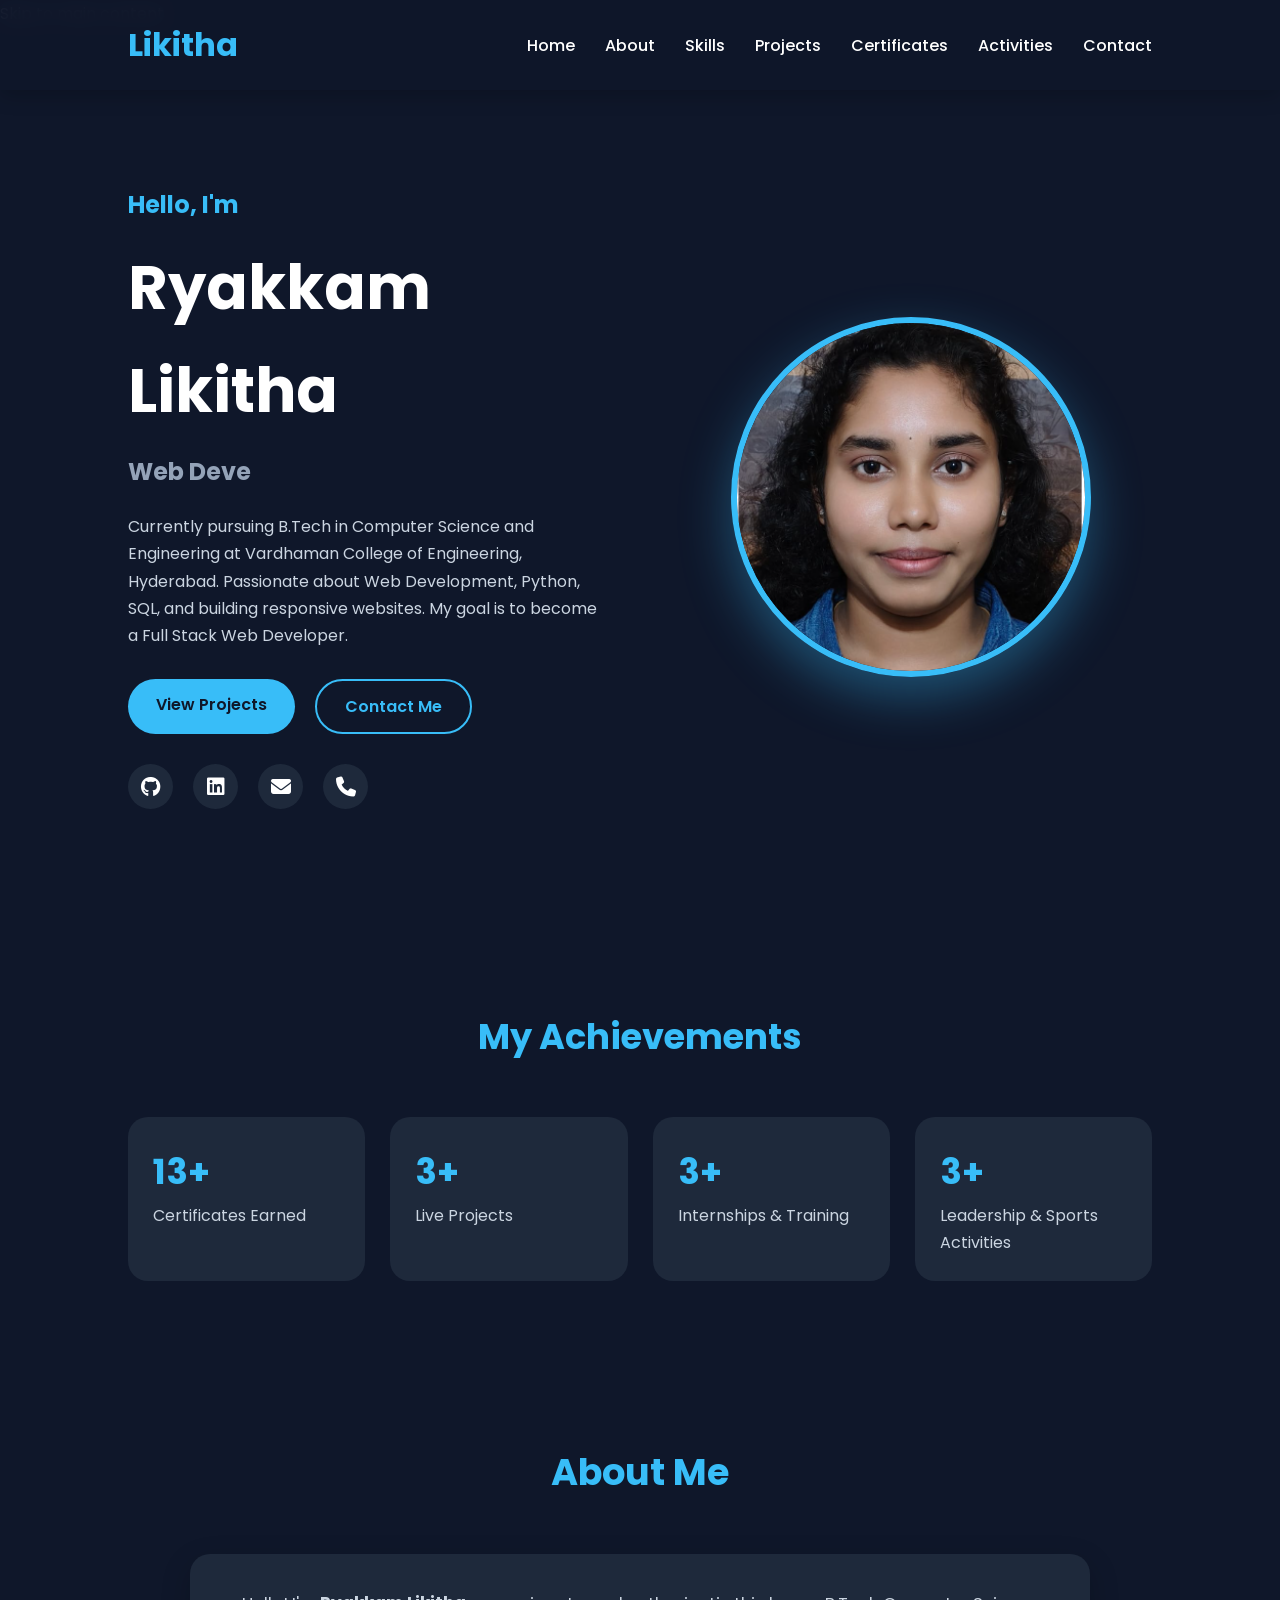
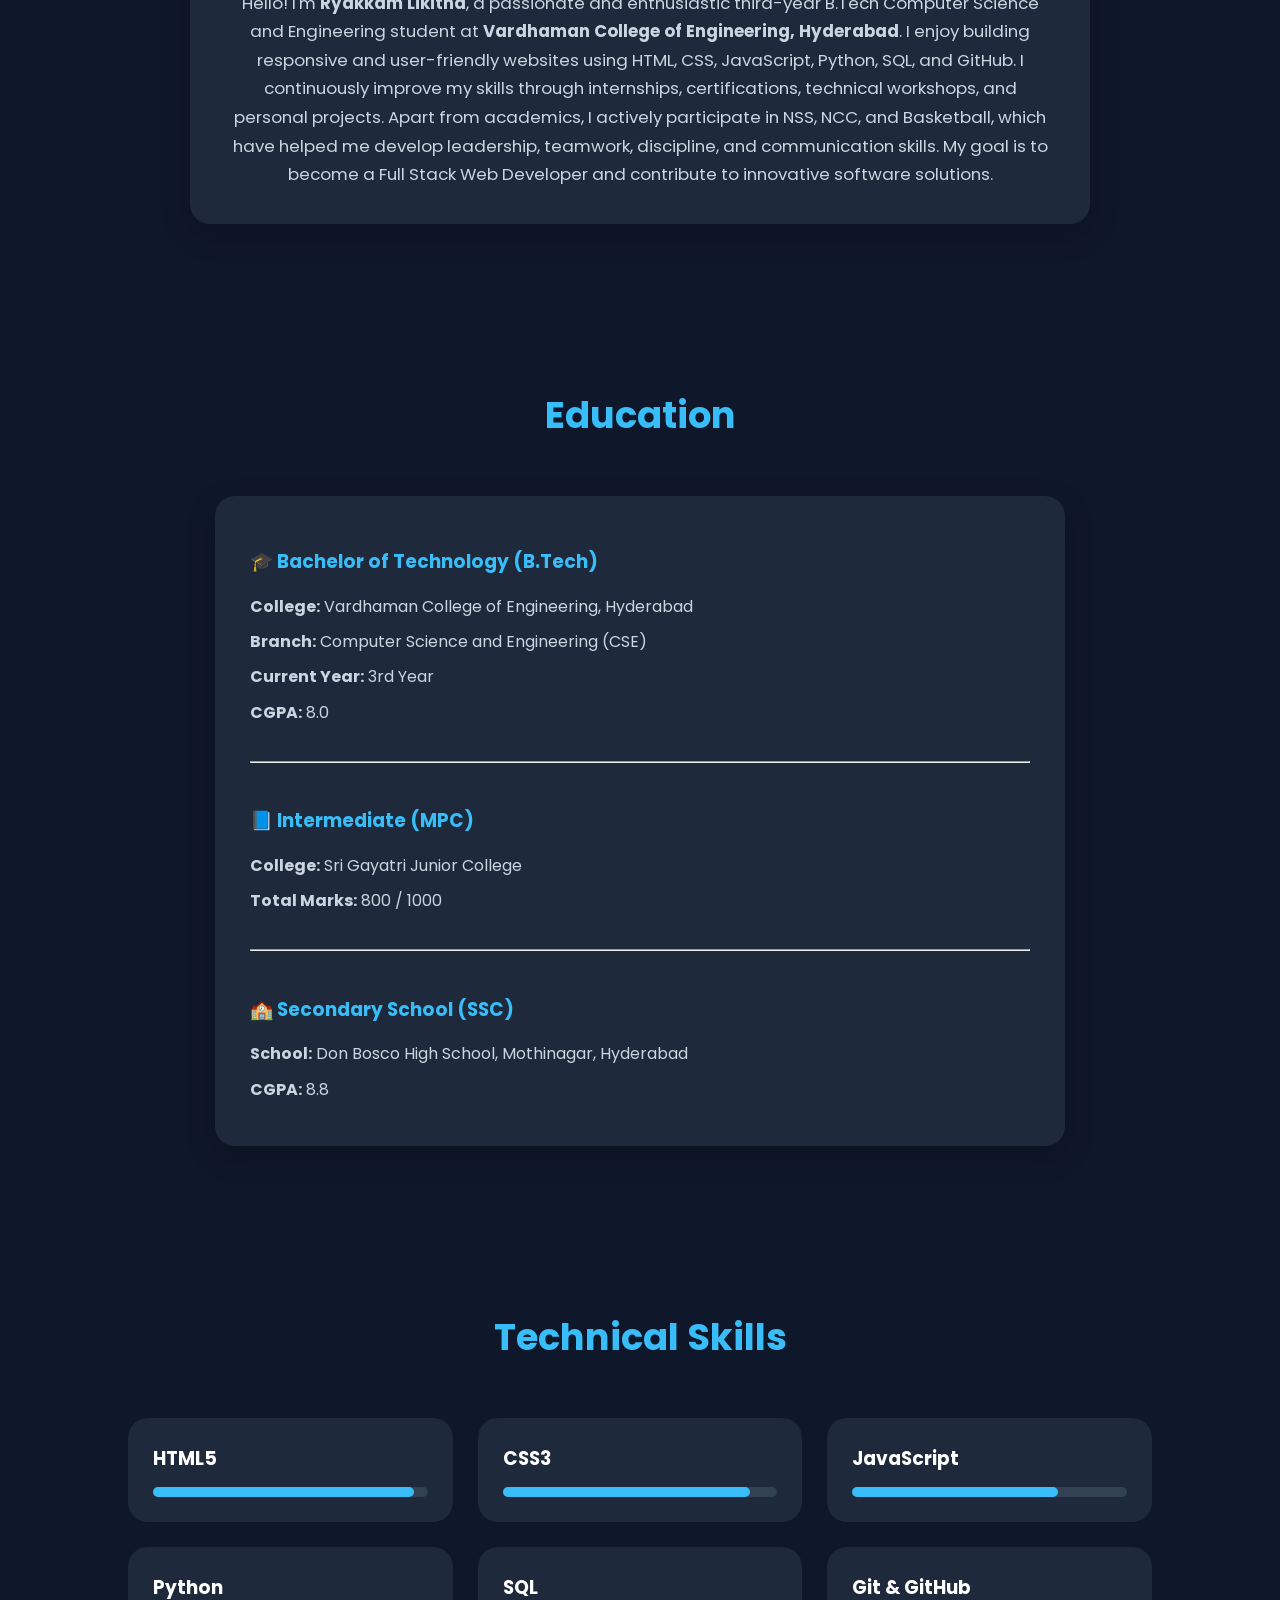
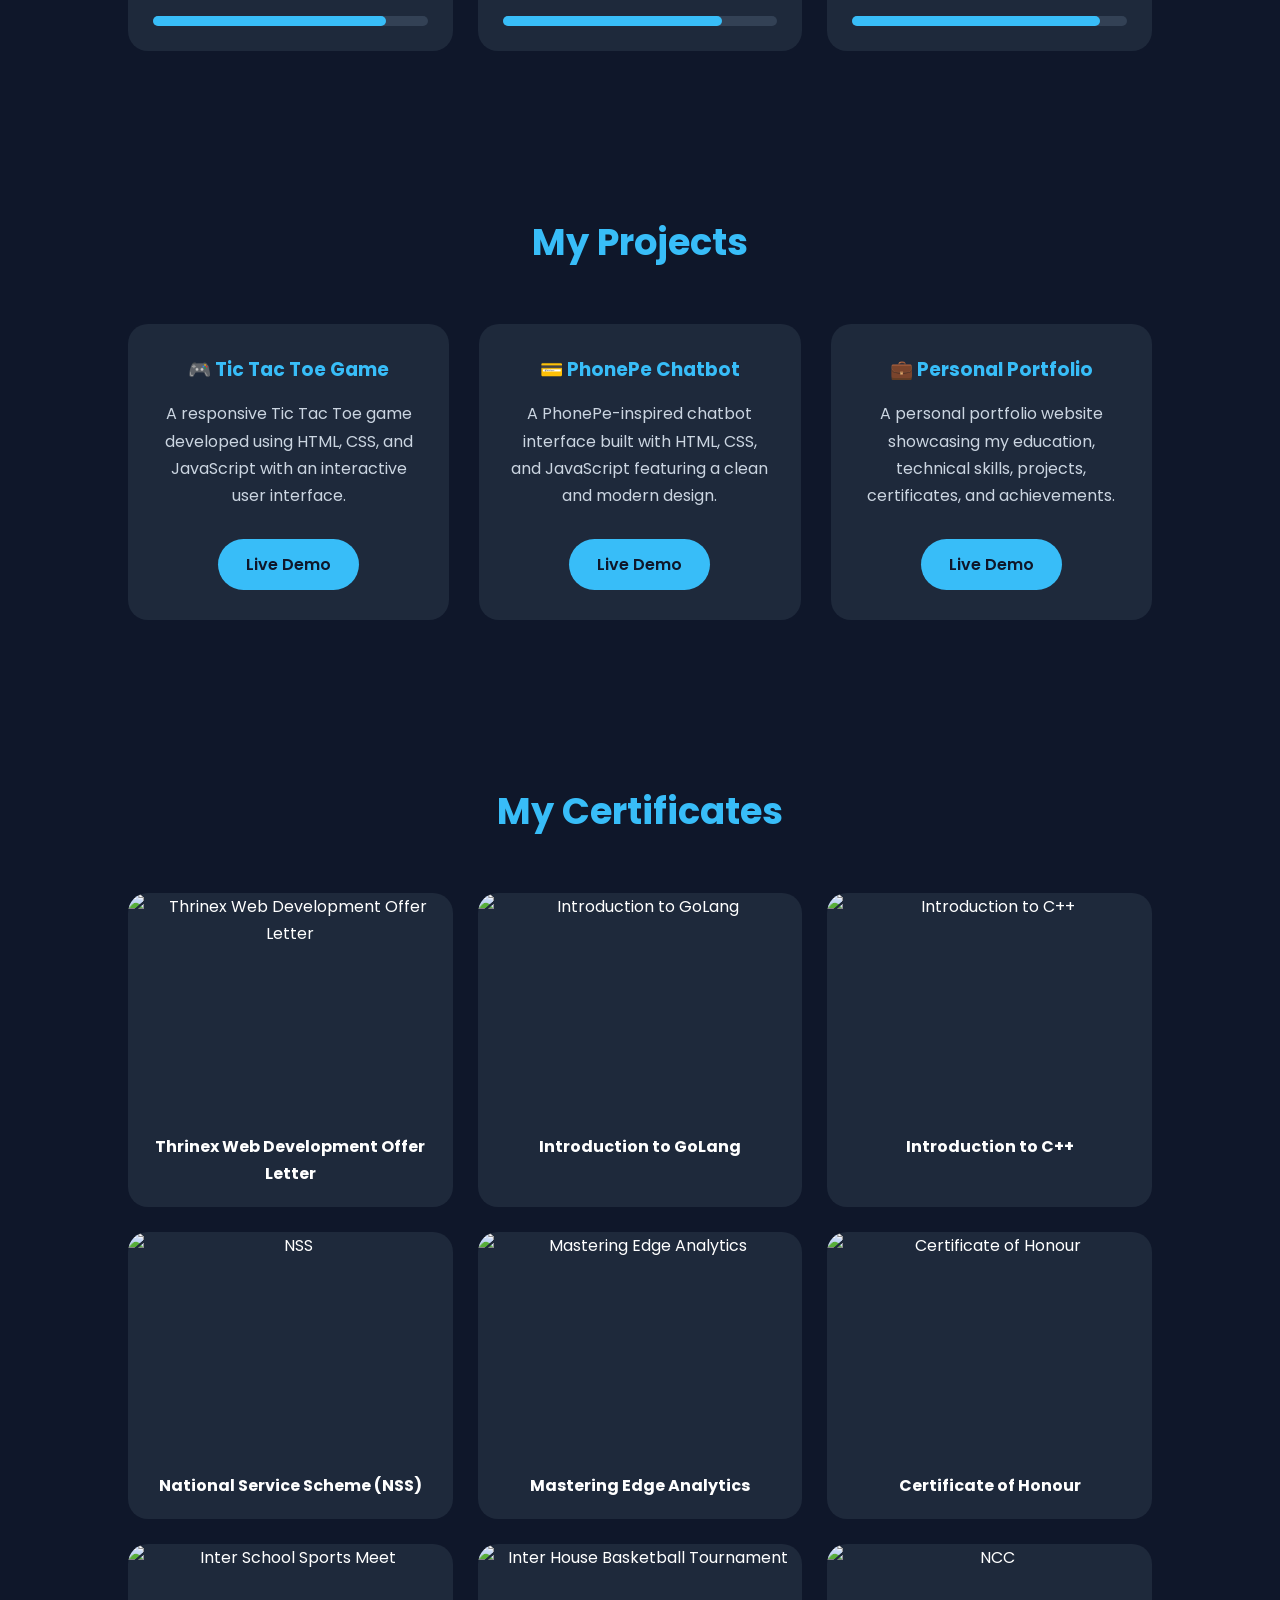
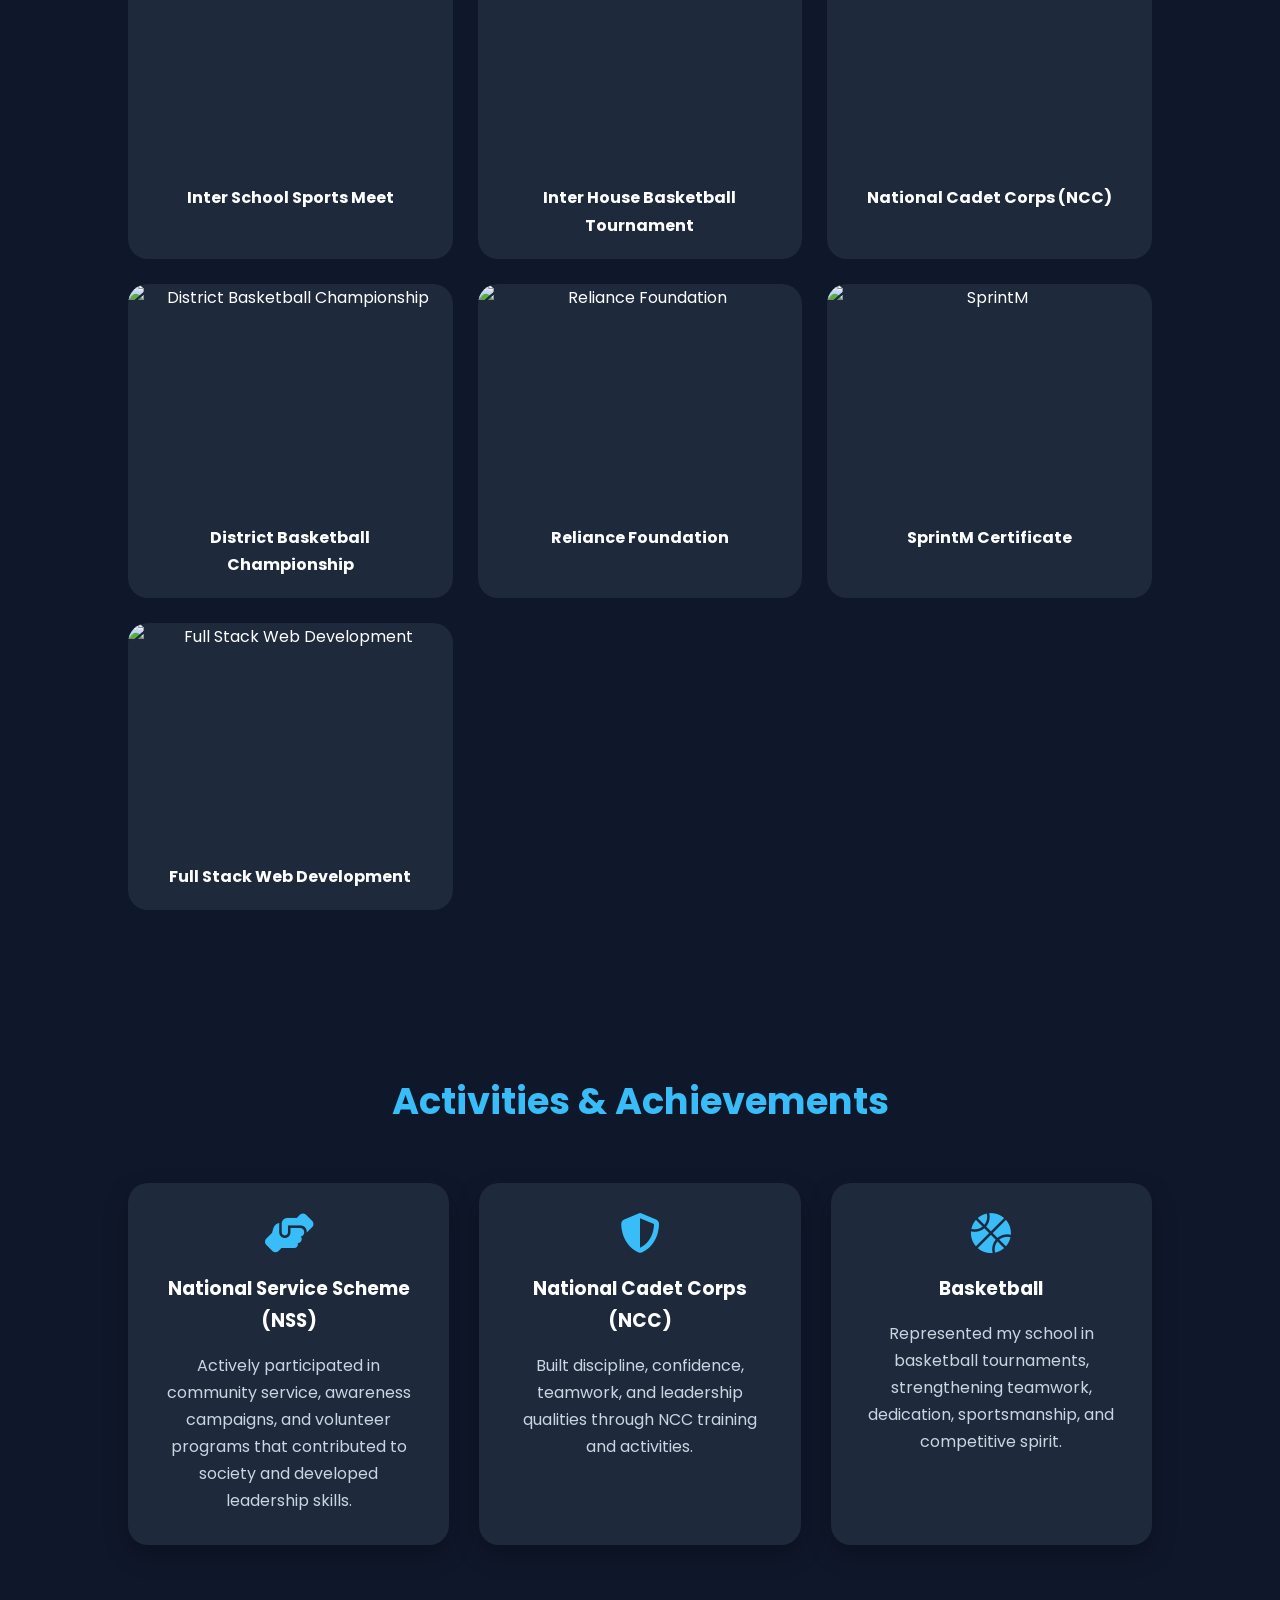
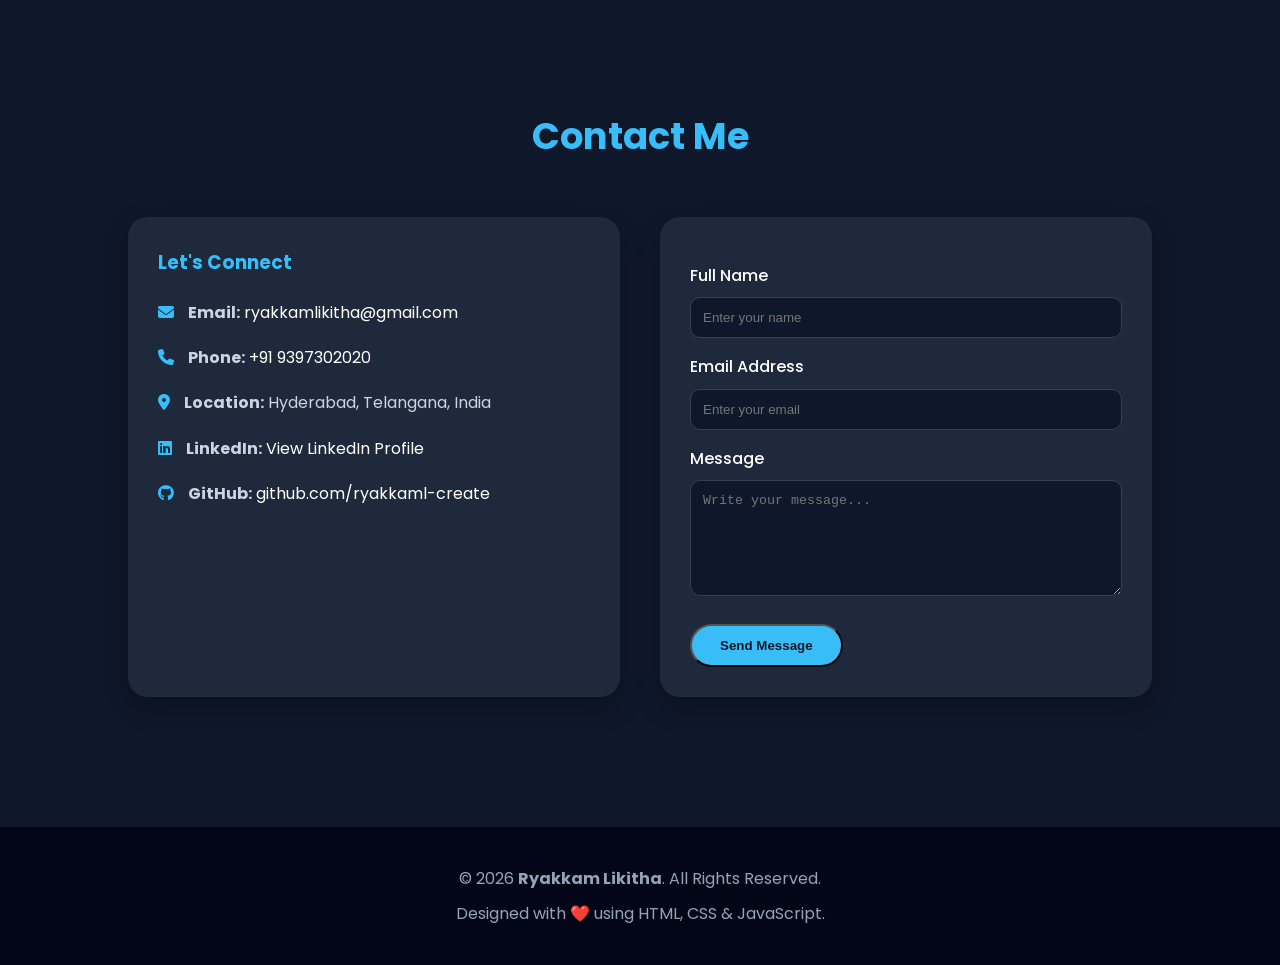
==== commit e9c82b6c: "Fix certificate image paths to lowercase" ====
--- a/index.html
+++ b/index.html
@@ -339,28 +339,28 @@
 
 <div class="certificate-grid">
 
-<a href="certificates/Thrinex-web-development-offer-letter.jpg" target="_blank" class="certificate-card">
-<img src="certificates/Thrinex-web-development-offer-letter.jpg" alt="Thrinex Web Development Offer Letter">
+<a href="certificates/thrinex-web-development-offer-letter.jpg" target="_blank" class="certificate-card">
+<img src="certificates/thrinex-web-development-offer-letter.jpg" alt="Thrinex Web Development Offer Letter">
 <h3>Thrinex Web Development Offer Letter</h3>
 </a>
 
-<a href="certificates/Introduction-to-golang.jpg" target="_blank" class="certificate-card">
-<img src="certificates/Introduction-to-golang.jpg" alt="Introduction to GoLang">
+<a href="certificates/introduction-to-golang.jpg" target="_blank" class="certificate-card">
+<img src="certificates/introduction-to-golang.jpg" alt="Introduction to GoLang">
 <h3>Introduction to GoLang</h3>
 </a>
 
-<a href="certificates/Introduction-to-C-plus-plus.jpg" target="_blank" class="certificate-card">
-<img src="certificates/Introduction-to-C-plus-plus.jpg" alt="Introduction to C++">
+<a href="certificates/introduction-to-C-plus-plus.jpg" target="_blank" class="certificate-card">
+<img src="certificates/introduction-to-C-plus-plus.jpg" alt="Introduction to C++">
 <h3>Introduction to C++</h3>
 </a>
 
 <a href="certificates/nss.jpg" target="_blank" class="certificate-card">
-<img src="certificates/nss.jpg" alt="National Service Scheme">
+<img src="certificates/nss.jpg" alt="NSS">
 <h3>National Service Scheme (NSS)</h3>
 </a>
 
-<a href="certificates/Mastering-edge-analytics.jpg" target="_blank" class="certificate-card">
-<img src="certificates/Mastering-edge-analytics.jpg" alt="Mastering Edge Analytics">
+<a href="certificates/mastering-edge-analytics.jpg" target="_blank" class="certificate-card">
+<img src="certificates/mastering-edge-analytics.jpg" alt="Mastering Edge Analytics">
 <h3>Mastering Edge Analytics</h3>
 </a>
 
@@ -369,38 +369,38 @@
 <h3>Certificate of Honour</h3>
 </a>
 
-<a href="certificates/Inter-school-sports-meet.jpg" target="_blank" class="certificate-card">
-<img src="certificates/Inter-school-sports-meet.jpg" alt="Inter School Sports Meet">
+<a href="certificates/inter-school-sports-meet.jpg" target="_blank" class="certificate-card">
+<img src="certificates/inter-school-sports-meet.jpg" alt="Inter School Sports Meet">
 <h3>Inter School Sports Meet</h3>
 </a>
 
-<a href="certificates/Inter-house-basketball-tournament.jpg" target="_blank" class="certificate-card">
-<img src="certificates/Inter-house-basketball-tournament.jpg" alt="Inter House Basketball Tournament">
+<a href="certificates/inter-house-basketball-tournament.jpg" target="_blank" class="certificate-card">
+<img src="certificates/inter-house-basketball-tournament.jpg" alt="Inter House Basketball Tournament">
 <h3>Inter House Basketball Tournament</h3>
 </a>
 
-<a href="certificates/Ncc.jpg" target="_blank" class="certificate-card">
-<img src="certificates/Ncc.jpg" alt="National Cadet Corps">
+<a href="certificates/ncc.jpg" target="_blank" class="certificate-card">
+<img src="certificates/ncc.jpg" alt="NCC">
 <h3>National Cadet Corps (NCC)</h3>
 </a>
 
-<a href="certificates/District-basketball.jpg" target="_blank" class="certificate-card">
-<img src="certificates/District-basketball.jpg" alt="District Basketball Championship">
+<a href="certificates/district-basketball.jpg" target="_blank" class="certificate-card">
+<img src="certificates/district-basketball.jpg" alt="District Basketball Championship">
 <h3>District Basketball Championship</h3>
 </a>
 
-<a href="certificates/Reliance-foundation.jpg" target="_blank" class="certificate-card">
-<img src="certificates/Reliance-foundation.jpg" alt="Reliance Foundation">
+<a href="certificates/reliance-foundation.jpg" target="_blank" class="certificate-card">
+<img src="certificates/reliance-foundation.jpg" alt="Reliance Foundation">
 <h3>Reliance Foundation</h3>
 </a>
 
-<a href="certificates/SprintM.jpg" target="_blank" class="certificate-card">
-<img src="certificates/SprintM.jpg" alt="SprintM Certificate">
+<a href="certificates/sprintM.jpg" target="_blank" class="certificate-card">
+<img src="certificates/sprintM.jpg" alt="SprintM">
 <h3>SprintM Certificate</h3>
 </a>
 
-<a href="certificates/Full-stack-web-development.jpg" target="_blank" class="certificate-card">
-<img src="certificates/Full-stack-web-development.jpg" alt="Full Stack Web Development">
+<a href="certificates/full-stack-web-development.jpg" target="_blank" class="certificate-card">
+<img src="certificates/full-stack-web-development.jpg" alt="Full Stack Web Development">
 <h3>Full Stack Web Development</h3>
 </a>
 
--- a/style.css
+++ b/style.css
@@ -3,923 +3,623 @@
 =========================== */
 
 *{
-margin:0;
-padding:0;
-box-sizing:border-box;
-scroll-behavior:smooth;
+    margin:0;
+    padding:0;
+    box-sizing:border-box;
+    scroll-behavior:smooth;
 }
 
 body{
-
-font-family:'Poppins',sans-serif;
-background:#0f172a;
-color:#ffffff;
-line-height:1.7;
-
+    font-family:'Poppins',sans-serif;
+    background:#0f172a;
+    color:#ffffff;
+    line-height:1.7;
+}
+html{
+    scroll-padding-top:90px;
 }
 
 img{
-max-width:100%;
-display:block;
+    max-width:100%;
+    display:block;
 }
 
 a{
-text-decoration:none;
+    text-decoration:none;
+    color:inherit;
 }
 
 ul{
-list-style:none;
-}
-
-/* ===========================
-HEADER
+    list-style:none;
+}
+
+section{
+    padding:80px 10%;
+}
+
+.section-title{
+    text-align:center;
+    font-size:2.3rem;
+    margin-bottom:50px;
+    color:#38bdf8;
+}
+
+/* ===========================
+   HEADER
 =========================== */
 
 header{
-
-position:fixed;
-top:0;
-left:0;
-width:100%;
-background:#111827;
-padding:18px 8%;
-z-index:1000;
-box-shadow:0 5px 20px rgba(0,0,0,.3);
-
+    position:fixed;
+    top:0;
+    width:100%;
+    background:rgba(15,23,42,.95);
+    backdrop-filter:blur(10px);
+    z-index:1000;
+    box-shadow:0 5px 20px rgba(0,0,0,.2);
 }
 
 nav{
-
-display:flex;
-justify-content:space-between;
-align-items:center;
-
+    display:flex;
+    justify-content:space-between;
+    align-items:center;
+    padding:18px 10%;
 }
 
 .logo{
-
-font-size:30px;
-font-weight:700;
-color:#38bdf8;
-
+    font-size:2rem;
+    font-weight:700;
+    color:#38bdf8;
 }
 
 nav ul{
-
-display:flex;
-gap:30px;
-
+    display:flex;
+    gap:30px;
 }
 
 nav ul li a{
-
-color:white;
-font-weight:500;
-transition:.3s;
-
+    color:#fff;
+    transition:.3s;
+    font-weight:500;
 }
 
 nav ul li a:hover{
-
-color:#38bdf8;
-
-}
-
-/* ===========================
-HERO
+    color:#38bdf8;
+}
+
+/* ===========================
+   HERO
 =========================== */
 
 .hero{
-
-min-height:100vh;
-padding:120px 8%;
-display:flex;
-justify-content:space-between;
-align-items:center;
-gap:70px;
-flex-wrap:wrap;
-
+    min-height:100vh;
+    display:flex;
+    justify-content:space-between;
+    align-items:center;
+    gap:60px;
+    flex-wrap:wrap;
+    padding-top:120px;
 }
 
 .hero-text{
-
-flex:1;
-
+    flex:1;
 }
 
 .hero-text h3{
-
-font-size:26px;
-color:#38bdf8;
-
+    font-size:1.5rem;
+    color:#38bdf8;
 }
 
 .hero-text h1{
-
-font-size:65px;
-margin:15px 0;
-
+    font-size:3.8rem;
+    margin:10px 0;
 }
 
 .hero-text h2{
-
-font-size:34px;
-margin-bottom:20px;
-color:#cbd5e1;
-
+    color:#94a3b8;
+    margin-bottom:20px;
+    min-height:40px;
 }
 
 .hero-text p{
-
-font-size:18px;
-max-width:650px;
-color:#d1d5db;
-
-}
-
-/* ===========================
-BUTTONS
+    color:#cbd5e1;
+    max-width:600px;
+    margin-bottom:30px;
+}
+
+.hero-image{
+    flex:1;
+    display:flex;
+    justify-content:center;
+}
+
+.hero-image img{
+    width:360px;
+    height:360px;
+    border-radius:50%;
+    object-fit:cover;
+    border:6px solid #38bdf8;
+    box-shadow:0 20px 50px rgba(56,189,248,.35);
+}
+
+/* ===========================
+   BUTTONS
 =========================== */
 
 .hero-buttons{
-
-margin-top:35px;
-
+    display:flex;
+    gap:20px;
+    margin-top:20px;
 }
 
 .btn{
-
-display:inline-block;
-padding:14px 35px;
-background:#38bdf8;
-color:white;
-border-radius:40px;
-font-weight:600;
-margin-right:18px;
-transition:.3s;
-
+    display:inline-block;
+    padding:12px 28px;
+    background:#38bdf8;
+    color:#0f172a;
+    border-radius:50px;
+    font-weight:600;
+    transition:.3s;
 }
 
 .btn:hover{
-
-transform:translateY(-6px);
-background:#0ea5e9;
-
+    transform:translateY(-4px);
+    box-shadow:0 12px 25px rgba(56,189,248,.35);
 }
 
 .outline{
-
-background:transparent;
-border:2px solid #38bdf8;
-
+    background:transparent;
+    border:2px solid #38bdf8;
+    color:#38bdf8;
 }
 
 .outline:hover{
-
-background:#38bdf8;
-
-}
-
-/* ===========================
-SOCIAL ICONS
+    background:#38bdf8;
+    color:#0f172a;
+}
+
+/* ===========================
+   SOCIAL ICONS
 =========================== */
 
 .social-icons{
-
-margin-top:35px;
-
+    display:flex;
+    gap:20px;
+    margin-top:30px;
 }
 
 .social-icons a{
-
-display:inline-flex;
-justify-content:center;
-align-items:center;
-
-width:50px;
-height:50px;
-
-border-radius:50%;
-background:#1e293b;
-
-margin-right:15px;
-
-color:white;
-
-font-size:22px;
-
-transition:.3s;
-
+    width:45px;
+    height:45px;
+    background:#1e293b;
+    border-radius:50%;
+    display:flex;
+    justify-content:center;
+    align-items:center;
+    font-size:20px;
+    transition:.3s;
 }
 
 .social-icons a:hover{
-
-background:#38bdf8;
-transform:translateY(-6px);
-
-}
-
-/* ===========================
-PROFILE IMAGE
-=========================== */
-
-.hero-image{
-
-flex:1;
-text-align:center;
-
-}
-
-.hero-image img{
-
-width:380px;
-height:380px;
-
-border-radius:50%;
-
-object-fit:cover;
-
-border:8px solid #38bdf8;
-
-box-shadow:0 20px 45px rgba(0,0,0,.45);
-
-animation:float 4s ease-in-out infinite;
-
-}
-
-@keyframes float{
-
-0%{
-transform:translateY(0px);
-}
-
-50%{
-transform:translateY(-12px);
-}
-
-100%{
-transform:translateY(0px);
-}
-
-}
-
-/* ===========================
-SECTION TITLE
-=========================== */
-
-section{
-
-padding:100px 8%;
-
-}
-
-.section-title{
-
-font-size:40px;
-text-align:center;
-margin-bottom:60px;
-color:#38bdf8;
-
-}
-/* ===========================
-ABOUT
+    background:#38bdf8;
+    color:#0f172a;
+    transform:translateY(-5px);
+}
+
+/* ===========================
+   CARD
 =========================== */
 
 .card{
-
-background:rgba(255,255,255,0.05);
-
-backdrop-filter:blur(10px);
-
-border:1px solid rgba(255,255,255,.08);
-
-padding:35px;
-
-border-radius:20px;
-
-max-width:900px;
-
-margin:auto;
-
-box-shadow:0 15px 30px rgba(0,0,0,.3);
-
-transition:.4s;
-
-}
-
-.card:hover{
-
-transform:translateY(-8px);
-
-}
-
-/* ===========================
-SKILLS
+    background:#1e293b;
+    padding:35px;
+    border-radius:20px;
+    box-shadow:0 10px 30px rgba(0,0,0,.2);
+}
+
+/* ===========================
+   ABOUT
+=========================== */
+
+#about .card{
+    max-width:900px;
+    margin:auto;
+    text-align:center;
+}
+
+#about p{
+    color:#cbd5e1;
+    font-size:1.05rem;
+}
+
+/* ===========================
+   EDUCATION
+=========================== */
+
+#education .card{
+    max-width:850px;
+    margin:auto;
+}
+
+#education h3{
+    color:#38bdf8;
+    margin-bottom:15px;
+    margin-top:15px;
+}
+
+#education p{
+    margin:8px 0;
+    color:#cbd5e1;
+}
+
+/* ===========================
+   ACHIEVEMENTS
+=========================== */
+
+#stats .skills-grid{
+    display:grid;
+    grid-template-columns:repeat(auto-fit,minmax(220px,1fr));
+    gap:25px;
+}
+
+#stats .skill-card{
+    background:#1e293b;
+    padding:25px;
+    border-radius:20px;
+    transition:.3s;
+}
+
+#stats .skill-card:hover{
+    transform:translateY(-8px);
+    box-shadow:0 15px 30px rgba(56,189,248,.25);
+}
+
+#stats h2{
+    color:#38bdf8;
+    font-size:2.2rem;
+}
+
+#stats p{
+    color:#cbd5e1;
+}
+
+/* ===========================
+   SKILLS
 =========================== */
 
 .skills-grid{
-
-display:grid;
-
-grid-template-columns:repeat(auto-fit,minmax(280px,1fr));
-
-gap:30px;
-
+    display:grid;
+    grid-template-columns:repeat(auto-fit,minmax(250px,1fr));
+    gap:25px;
 }
 
 .skill-card{
-
-background:#111827;
-
-padding:25px;
-
-border-radius:18px;
-
-transition:.3s;
-
+    background:#1e293b;
+    padding:25px;
+    border-radius:20px;
+    transition:.3s;
 }
 
 .skill-card:hover{
-
-transform:translateY(-8px);
-
-box-shadow:0 12px 25px rgba(56,189,248,.25);
-
-}
-
-.skill-card h3{
-
-margin-bottom:15px;
-
+    transform:translateY(-8px);
+    box-shadow:0 15px 30px rgba(56,189,248,.25);
 }
 
 .progress{
-
-background:#334155;
-
-height:10px;
-
-border-radius:10px;
-
-overflow:hidden;
-
+    width:100%;
+    height:10px;
+    background:#334155;
+    border-radius:20px;
+    margin-top:12px;
 }
 
 .progress-bar{
-
-height:10px;
-
-border-radius:10px;
-
-background:#38bdf8;
-
-animation:grow 2s ease;
-
+    height:100%;
+    border-radius:20px;
+    background:#38bdf8;
 }
 
 .html{width:95%;}
-
 .css{width:90%;}
-
-.python{width:80%;}
-
+.js{width:75%;}
+.python{width:85%;}
 .sql{width:80%;}
-
-.github{width:85%;}
-
-.js{width:70%;}
-
-@keyframes grow{
-
-from{
-
-width:0;
-
-}
-
-}
-
-/* ===========================
-PROJECTS
+.github{width:90%;}
+
+/* ===========================
+   PROJECTS
 =========================== */
 
 .project-grid{
-
-display:grid;
-
-grid-template-columns:repeat(auto-fit,minmax(280px,1fr));
-
-gap:30px;
-
+    display:grid;
+    grid-template-columns:repeat(auto-fit,minmax(300px,1fr));
+    gap:30px;
 }
 
 .project-card{
-
-background:#111827;
-
-padding:30px;
-
-border-radius:20px;
-
-transition:.35s;
-
-border:1px solid rgba(255,255,255,.08);
-
+    background:#1e293b;
+    padding:30px;
+    border-radius:20px;
+    transition:.3s;
+    text-align:center;
 }
 
 .project-card:hover{
-
-transform:translateY(-10px);
-
-box-shadow:0 20px 35px rgba(56,189,248,.2);
-
+    transform:translateY(-8px);
 }
 
 .project-card h3{
-
-color:#38bdf8;
-
-margin-bottom:15px;
-
-}
-
-/* ===========================
-CERTIFICATES
+    color:#38bdf8;
+    margin-bottom:15px;
+}
+
+.project-card p{
+    color:#cbd5e1;
+    margin-bottom:20px;
+}
+.project-card .btn{
+    margin-top:10px;
+}
+
+/* ===========================
+   CERTIFICATES
 =========================== */
 
 .certificate-grid{
-
-display:grid;
-
-grid-template-columns:repeat(auto-fit,minmax(260px,1fr));
-
-gap:25px;
-
+    display:grid;
+    grid-template-columns:repeat(auto-fit,minmax(260px,1fr));
+    gap:25px;
 }
 
 .certificate-card{
-
-background:#111827;
-
-padding:30px;
-
-border-radius:20px;
-
-text-align:center;
-
-transition:.35s;
-
-}
-
-.certificate-card i{
-
-font-size:40px;
-
-color:#38bdf8;
-
-margin-bottom:20px;
-
+    background:#1e293b;
+    border-radius:20px;
+    overflow:hidden;
+    transition:.3s;
+    text-align:center;
 }
 
 .certificate-card:hover{
-
-transform:translateY(-10px);
-
-}
-
-/* ===========================
-ACTIVITIES
+    transform:translateY(-8px);
+}
+
+.certificate-card img{
+    width:100%;
+    height:220px;
+    object-fit:cover;
+    transition:.4s;
+}
+
+.certificate-card:hover img{
+    transform:scale(1.05);
+}
+.certificate-card h3{
+    padding:20px;
+    color:#ffffff;
+    font-size:1rem;
+}
+   /* ===========================
+   ACTIVITIES
 =========================== */
 
 .activity-grid{
-
-display:grid;
-
-grid-template-columns:repeat(auto-fit,minmax(260px,1fr));
-
-gap:25px;
-
+    display:grid;
+    grid-template-columns:repeat(auto-fit,minmax(280px,1fr));
+    gap:30px;
 }
 
 .activity-card{
-
-background:#111827;
-
-padding:30px;
-
-text-align:center;
-
-border-radius:20px;
-
-transition:.35s;
-
+    background:#1e293b;
+    padding:30px;
+    border-radius:20px;
+    text-align:center;
+    transition:.3s;
+    box-shadow:0 10px 25px rgba(0,0,0,.25);
 }
 
 .activity-card:hover{
-
-transform:translateY(-10px);
-
+    transform:translateY(-10px);
+    box-shadow:0 20px 40px rgba(56,189,248,.25);
 }
 
 .activity-card i{
-
-font-size:40px;
-
-color:#38bdf8;
-
-margin-bottom:20px;
-
-}
-
-/* ===========================
-CONTACT
+    font-size:40px;
+    color:#38bdf8;
+    margin-bottom:20px;
+}
+
+.activity-card h3{
+    margin-bottom:15px;
+}
+
+.activity-card p{
+    color:#cbd5e1;
+}
+
+/* ===========================
+   CONTACT
 =========================== */
 
 .contact-container{
-
-display:grid;
-
-grid-template-columns:1fr 1fr;
-
-gap:50px;
-
+    display:grid;
+    grid-template-columns:repeat(auto-fit,minmax(320px,1fr));
+    gap:40px;
+}
+
+.contact-info,
+.contact-form{
+    background:#1e293b;
+    padding:30px;
+    border-radius:20px;
+    box-shadow:0 10px 25px rgba(0,0,0,.25);
+}
+
+.contact-info h3{
+    color:#38bdf8;
+    margin-bottom:20px;
 }
 
 .contact-info p{
-
-margin:20px 0;
-
+    margin-bottom:18px;
+    color:#cbd5e1;
 }
 
 .contact-info i{
-
-color:#38bdf8;
-
-margin-right:10px;
-
+    color:#38bdf8;
+    margin-right:10px;
 }
 
 .contact-info a{
-
-color:white;
-
+    color:#ffffff;
+}
+
+.contact-info a:hover{
+    color:#38bdf8;
+}
+
+.contact-form label{
+    display:block;
+    margin:15px 0 8px;
+    font-weight:500;
 }
 
 .contact-form input,
-
 .contact-form textarea{
-
-width:100%;
-
-padding:15px;
-
-margin:12px 0;
-
-background:#1e293b;
-
-border:none;
-
-border-radius:10px;
-
-color:white;
-
-font-size:16px;
-
-}
-
-.contact-form textarea{
-
-resize:none;
-
+    width:100%;
+    padding:12px;
+    border:none;
+    border-radius:10px;
+    background:#0f172a;
+    color:#fff;
+    border:1px solid #334155;
+}
+
+.contact-form input:focus,
+.contact-form textarea:focus{
+    outline:none;
+    border-color:#38bdf8;
 }
 
 .contact-form button{
-
-cursor:pointer;
-
-border:none;
-
-}
-
-/* ===========================
-FOOTER
+    margin-top:20px;
+    cursor:pointer;
+}
+
+/* ===========================
+   FOOTER
 =========================== */
 
 footer{
-
-background:#111827;
-
-padding:30px;
-
-text-align:center;
-
-color:#94a3b8;
-
+    background:#020617;
+    text-align:center;
+    padding:30px 20px;
+    color:#94a3b8;
+    margin-top:50px;
 }
 
 footer p{
-
-margin:8px 0;
-
-}
-/* ===========================
-RESPONSIVE DESIGN
-=========================== */
-
-@media (max-width:991px){
-
-header{
-
-padding:20px 5%;
-
-}
-
-.hero{
-
-flex-direction:column-reverse;
-text-align:center;
-padding-top:150px;
-
-}
-
-.hero-text h1{
-
-font-size:50px;
-
-}
-
-.hero-text h2{
-
-font-size:28px;
-
-}
-
-.hero-image img{
-
-width:300px;
-height:300px;
-
-}
-
-.contact-container{
-
-grid-template-columns:1fr;
-
-}
-
-}
-
-@media (max-width:768px){
-
-nav{
-
-flex-direction:column;
-gap:20px;
-
-}
-
-nav ul{
-
-flex-wrap:wrap;
-justify-content:center;
-gap:15px;
-
-}
-
-.hero{
-
-padding:140px 5% 80px;
-
-}
-
-.hero-text h1{
-
-font-size:40px;
-
-}
-
-.hero-text h2{
-
-font-size:24px;
-
-}
-
-.section-title{
-
-font-size:34px;
-
-}
-
-.hero-buttons .btn{
-
-display:block;
-margin:15px auto;
-width:220px;
-
-}
-
-.social-icons{
-
-display:flex;
-justify-content:center;
-
-}
-
-.hero-image img{
-
-width:260px;
-height:260px;
-
-}
-
-}
-
-@media (max-width:480px){
-
-.hero-text h1{
-
-font-size:34px;
-
-}
-
-.hero-text h3{
-
-font-size:20px;
-
-}
-
-.hero-text p{
-
-font-size:16px;
-
-}
-
-.logo{
-
-font-size:24px;
-
-}
-
-}
-
-/* ===========================
-SCROLLBAR
-=========================== */
-
-::-webkit-scrollbar{
-
-width:10px;
-
-}
-
-::-webkit-scrollbar-track{
-
-background:#0f172a;
-
-}
-
-::-webkit-scrollbar-thumb{
-
-background:#38bdf8;
-border-radius:20px;
-
-}
-
-::-webkit-scrollbar-thumb:hover{
-
-background:#0ea5e9;
-
-}
-
-/* ===========================
-SELECTION
-=========================== */
-
-::selection{
-
-background:#38bdf8;
-color:white;
-
-}
-
-/* ===========================
-SKIP LINK
-=========================== */
-
-.skip-link{
-
-position:absolute;
-left:-9999px;
-
-}
-
-.skip-link:focus{
-
-left:20px;
-top:20px;
-background:#38bdf8;
-padding:12px 20px;
-color:white;
-border-radius:8px;
-z-index:9999;
-
-}
-
-/* ===========================
-FORM FOCUS
-=========================== */
-
-input:focus,
-textarea:focus{
-
-outline:2px solid #38bdf8;
-
-}
-
-/* ===========================
-LINK HOVER
-=========================== */
-
-a{
-
-transition:.3s;
-
-}
-
-/* ===========================
-TYPING TEXT
-=========================== */
-
-#typing{
-
-color:#38bdf8;
-font-weight:600;
-
-}
-
-#typing::after{
-
-content:"|";
-animation:blink .8s infinite;
-
-}
-
-@keyframes blink{
-
-50%{
-
-opacity:0;
-
-}
-
-}
-
-/* ===========================
-FADE ANIMATION
-=========================== */
-
-.hero,
+    margin:8px 0;
+}
+
+/* ===========================
+   ANIMATIONS
+=========================== */
+
+.hero-text,
+.hero-image,
 .card,
 .skill-card,
 .project-card,
 .certificate-card,
-.activity-card{
-
-animation:fadeUp 1s ease;
-
+.activity-card,
+.contact-info,
+.contact-form{
+    animation:fadeUp .8s ease;
 }
 
 @keyframes fadeUp{
 
 from{
-
-opacity:0;
-transform:translateY(40px);
-
+    opacity:0;
+    transform:translateY(30px);
 }
 
 to{
-
-opacity:1;
-transform:translateY(0);
-
-}
-
-}
-
-/* ===========================
-HOVER EFFECT
-=========================== */
-
-.project-card:hover,
-.skill-card:hover,
-.activity-card:hover,
-.certificate-card:hover{
-
-border:1px solid #38bdf8;
-
-}
-
-/* ===========================
-END
-=========================== */
+    opacity:1;
+    transform:translateY(0);
+}
+
+}
+
+/* ===========================
+   RESPONSIVE
+=========================== */
+
+@media(max-width:900px){
+
+nav{
+    flex-direction:column;
+    gap:15px;
+}
+
+nav ul{
+    flex-wrap:wrap;
+    justify-content:center;
+    gap:15px;
+}
+
+.hero{
+    flex-direction:column-reverse;
+    text-align:center;
+}
+
+.hero-text p{
+    margin:auto;
+}
+
+.hero-buttons{
+    justify-content:center;
+}
+
+.social-icons{
+    justify-content:center;
+}
+
+.hero-image img{
+    width:280px;
+    height:280px;
+}
+
+.section-title{
+    font-size:2rem;
+}
+
+}
+
+@media(max-width:600px){
+
+section{
+    padding:60px 6%;
+}
+
+.hero-text h1{
+    font-size:2.5rem;
+}
+
+.hero-text h2{
+    font-size:1.2rem;
+}
+
+.logo{
+    font-size:1.7rem;
+}
+
+.btn{
+    width:100%;
+    text-align:center;
+}
+
+.hero-buttons{
+    flex-direction:column;
+}
+
+}
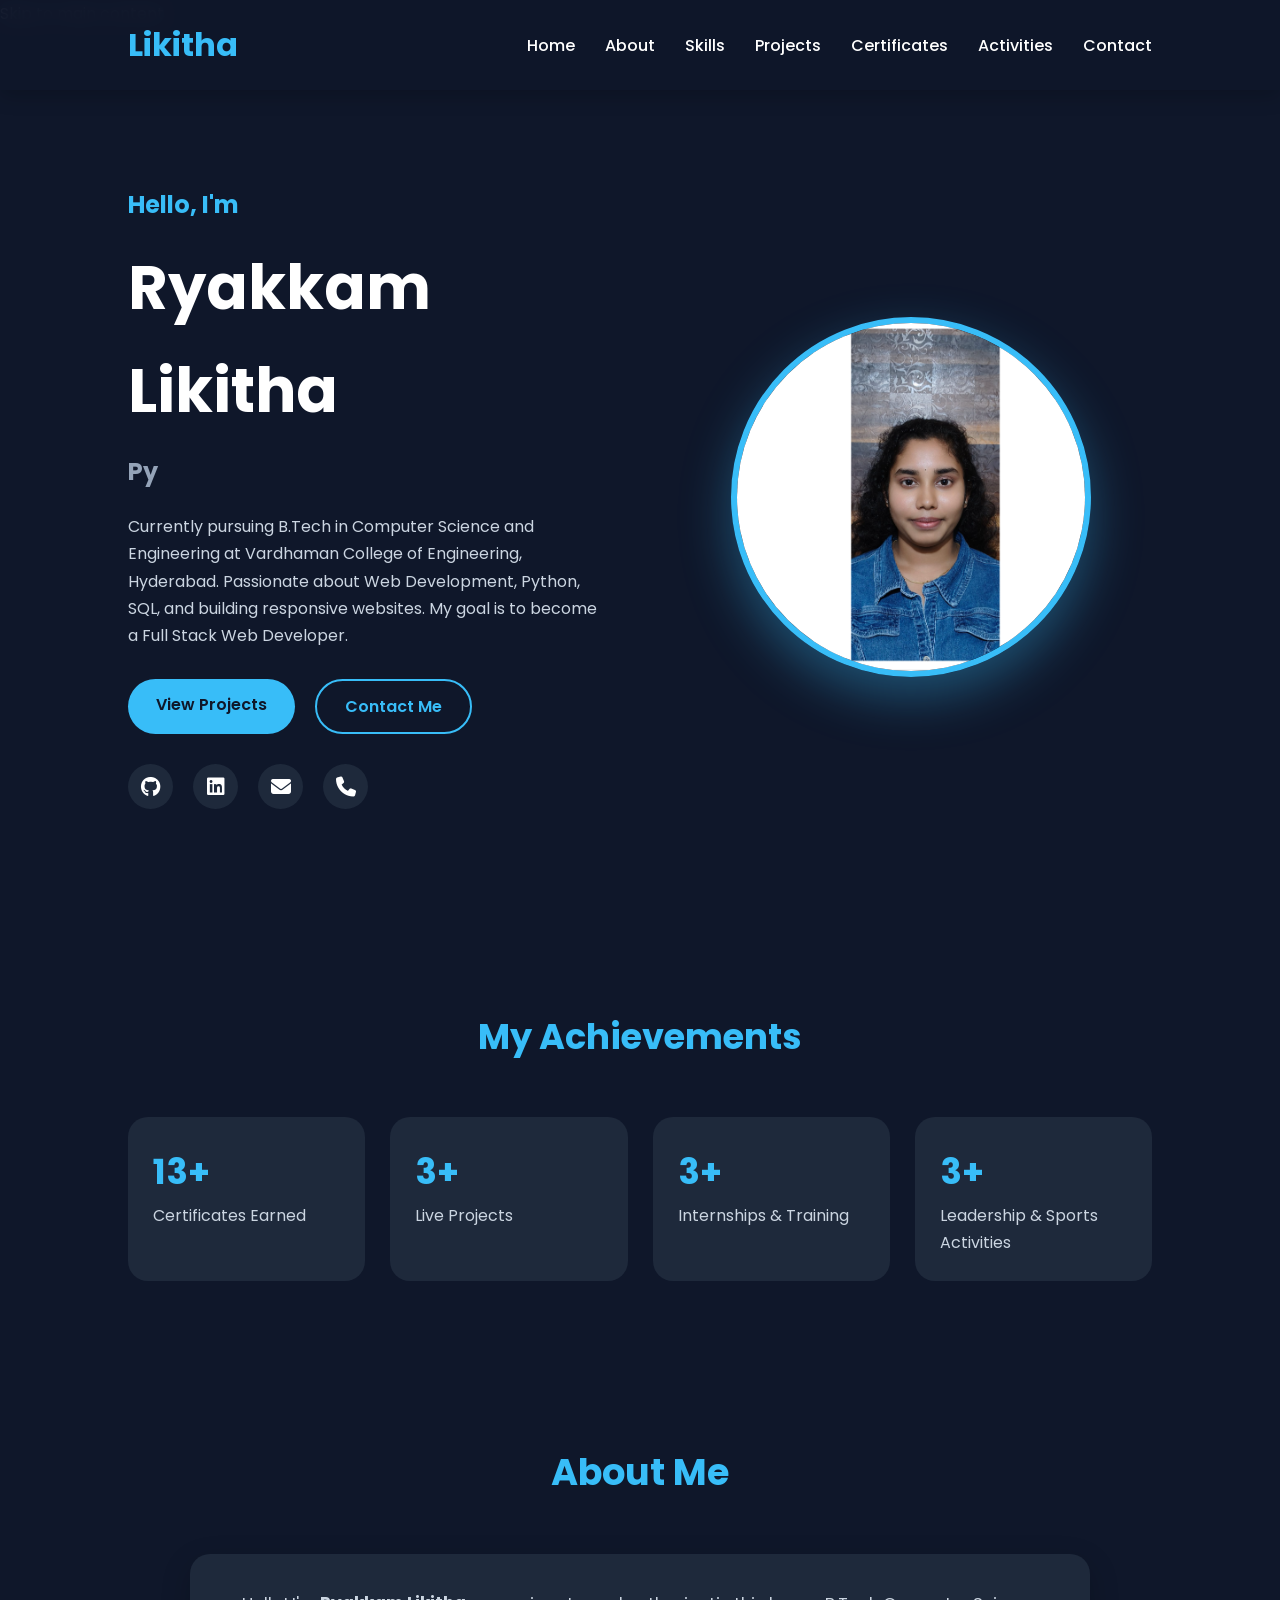
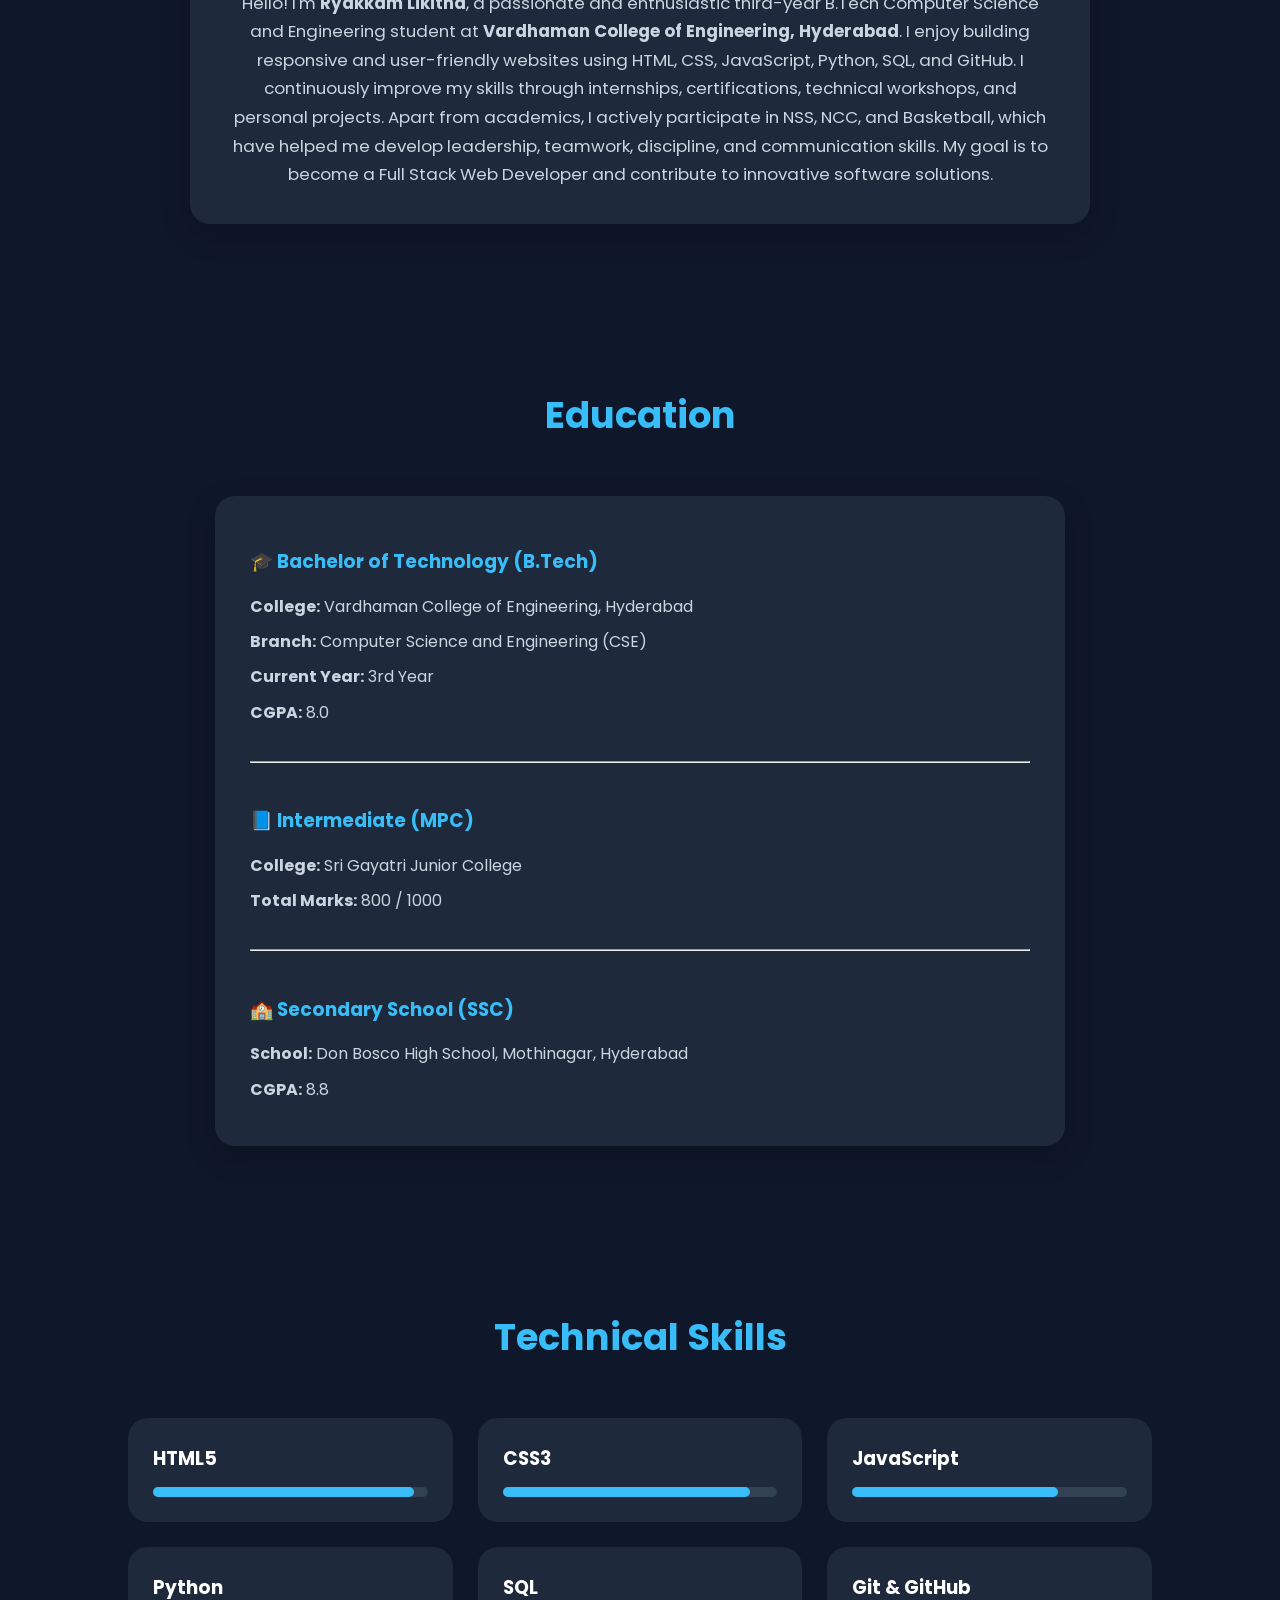
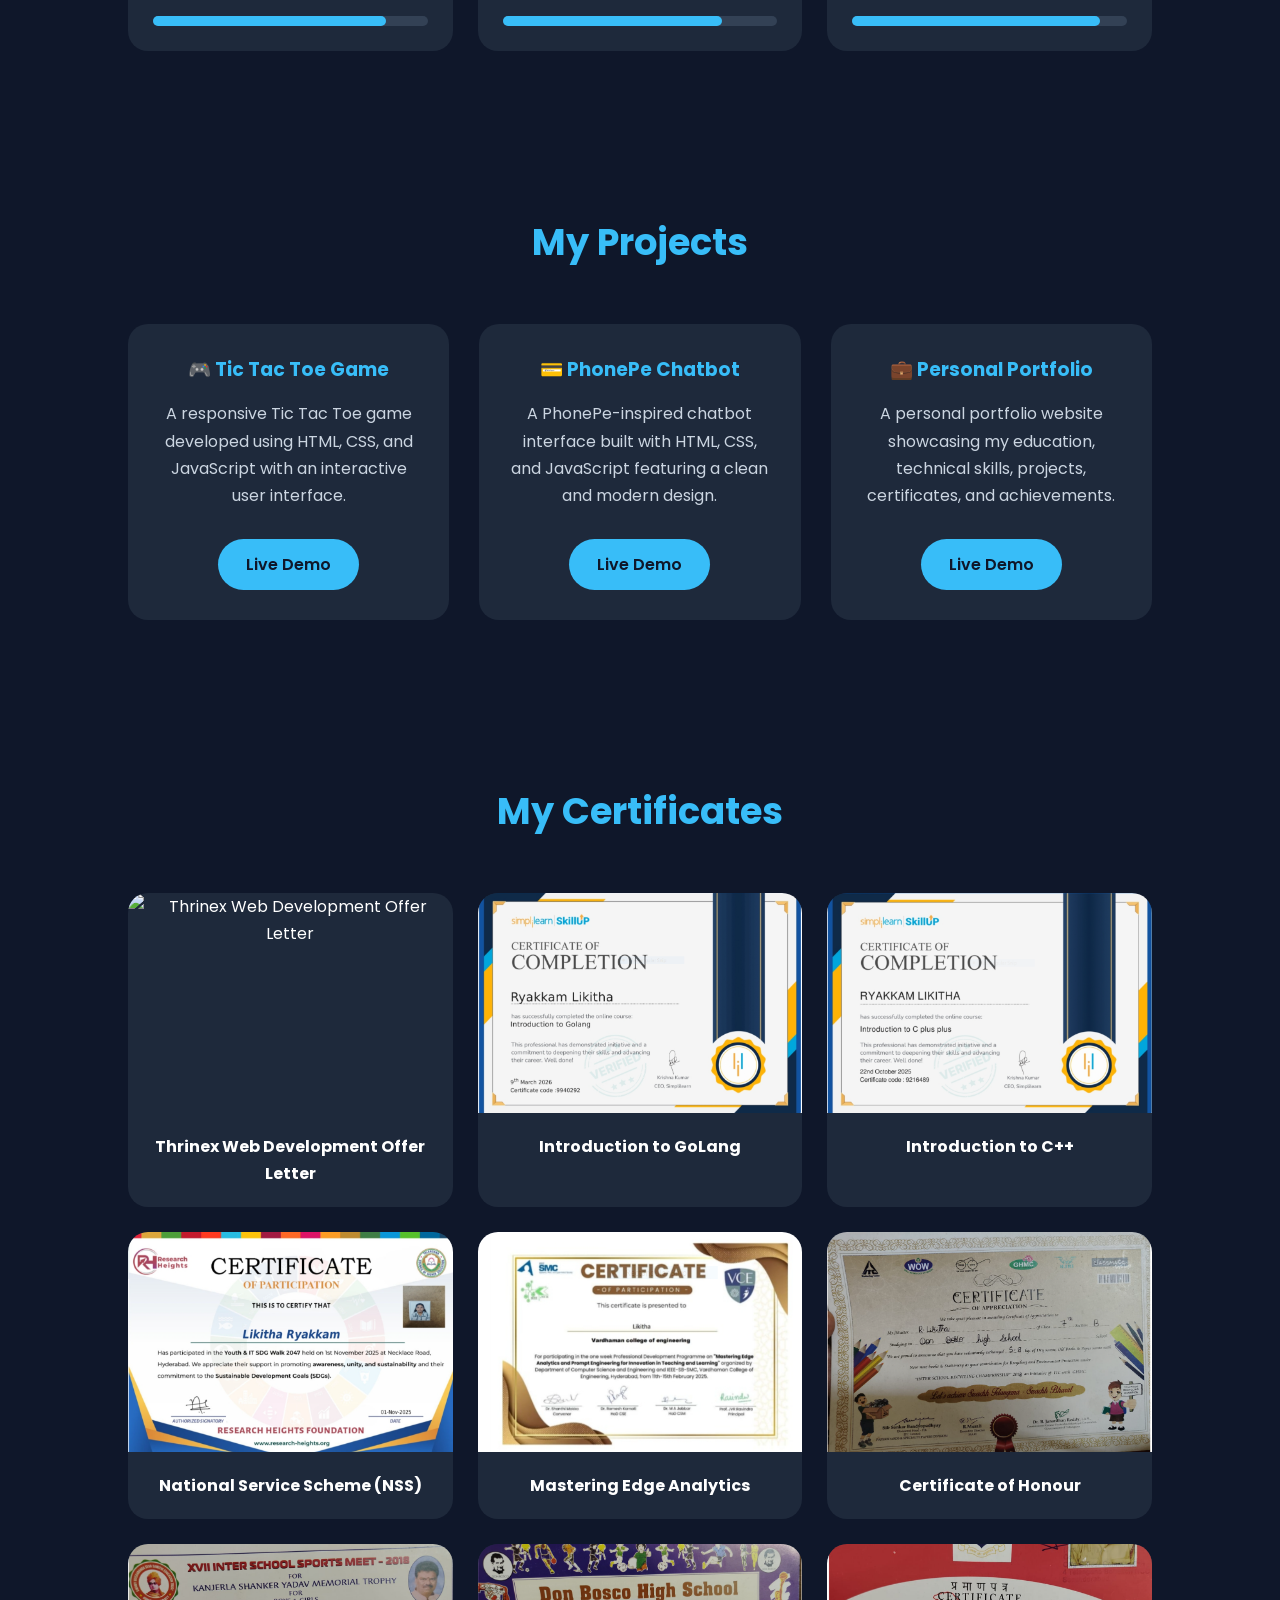
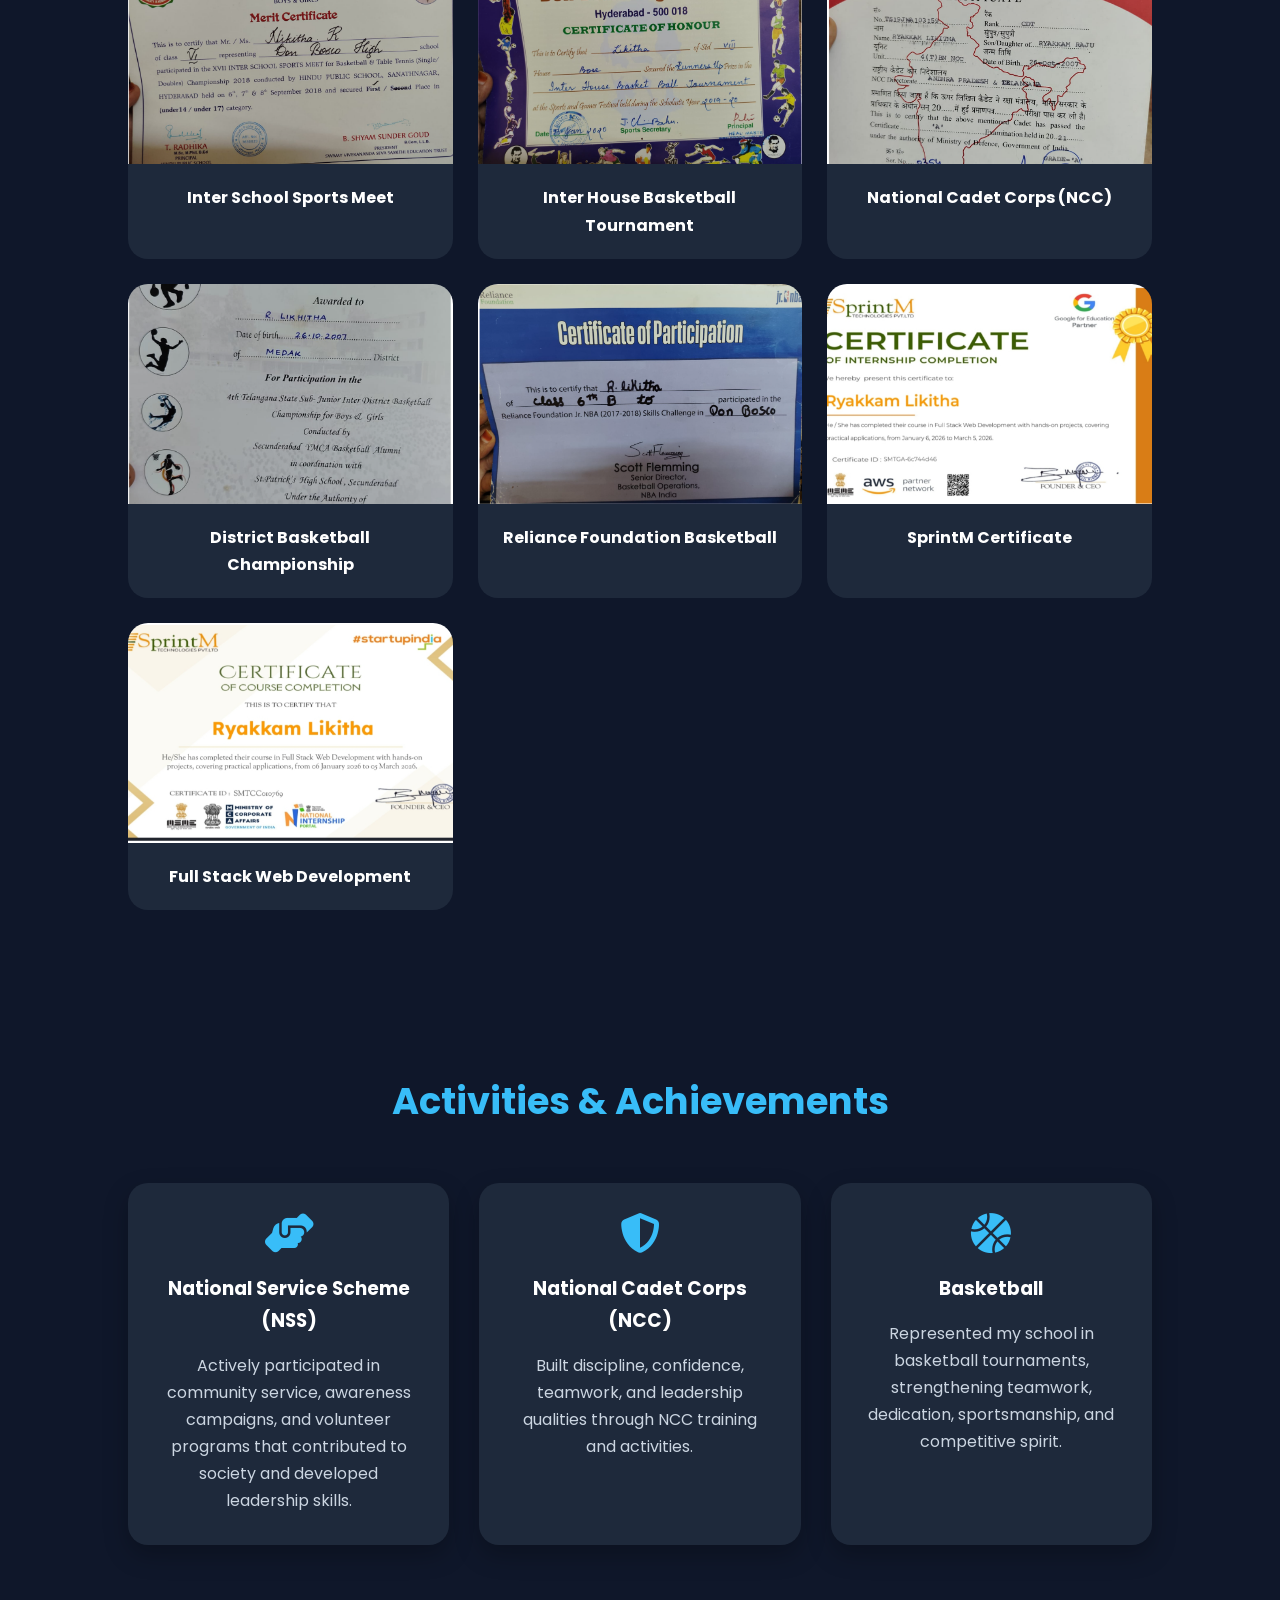
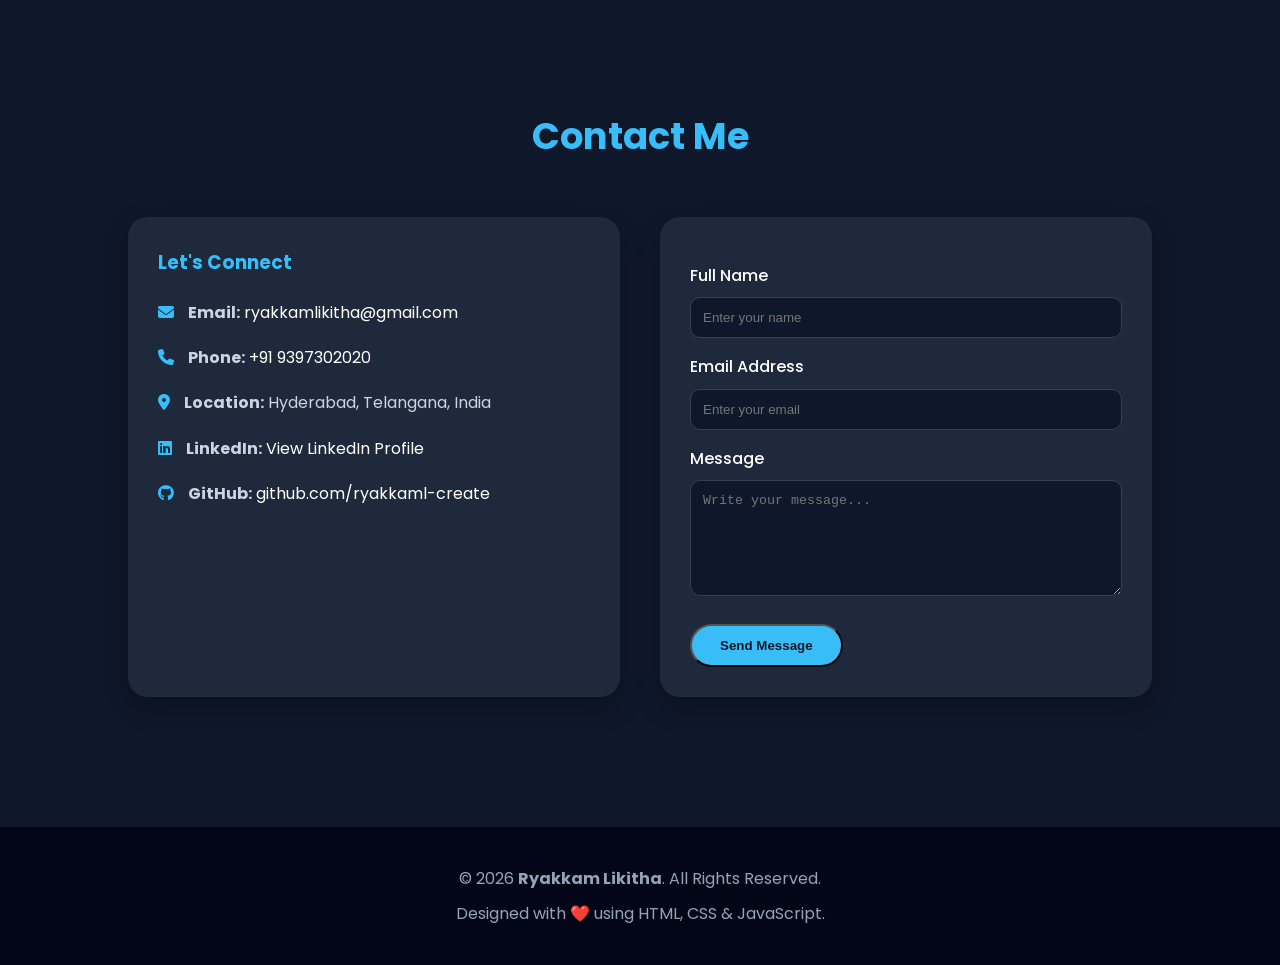
==== commit 233e0191: "Update index.html" ====
--- a/index.html
+++ b/index.html
@@ -339,75 +339,74 @@
 
 <div class="certificate-grid">
 
-<a href="certificates/thrinex-web-development-offer-letter.jpg" target="_blank" class="certificate-card">
-<img src="certificates/thrinex-web-development-offer-letter.jpg" alt="Thrinex Web Development Offer Letter">
+<a href="thrinex-web-development-offer-letter.jpg" target="_blank" class="certificate-card">
+<img src="thrinex-web-development-offer-letter.jpg" alt="Thrinex Web Development Offer Letter">
 <h3>Thrinex Web Development Offer Letter</h3>
 </a>
 
-<a href="certificates/introduction-to-golang.jpg" target="_blank" class="certificate-card">
-<img src="certificates/introduction-to-golang.jpg" alt="Introduction to GoLang">
+<a href="introduction-to-golang.jpg" target="_blank" class="certificate-card">
+<img src="introduction-to-golang.jpg" alt="Introduction to GoLang">
 <h3>Introduction to GoLang</h3>
 </a>
 
-<a href="certificates/introduction-to-C-plus-plus.jpg" target="_blank" class="certificate-card">
-<img src="certificates/introduction-to-C-plus-plus.jpg" alt="Introduction to C++">
+<a href="introduction-to-C-plus-plus.jpg" target="_blank" class="certificate-card">
+<img src="introduction-to-C-plus-plus.jpg" alt="Introduction to C++">
 <h3>Introduction to C++</h3>
 </a>
 
-<a href="certificates/nss.jpg" target="_blank" class="certificate-card">
-<img src="certificates/nss.jpg" alt="NSS">
+<a href="nss.jpg" target="_blank" class="certificate-card">
+<img src="nss.jpg" alt="National Service Scheme">
 <h3>National Service Scheme (NSS)</h3>
 </a>
 
-<a href="certificates/mastering-edge-analytics.jpg" target="_blank" class="certificate-card">
-<img src="certificates/mastering-edge-analytics.jpg" alt="Mastering Edge Analytics">
+<a href="mastering-edge-analytics.jpg" target="_blank" class="certificate-card">
+<img src="mastering-edge-analytics.jpg" alt="Mastering Edge Analytics">
 <h3>Mastering Edge Analytics</h3>
 </a>
 
-<a href="certificates/dbhs.jpg" target="_blank" class="certificate-card">
-<img src="certificates/dbhs.jpg" alt="Certificate of Honour">
+<a href="dbhs.jpg" target="_blank" class="certificate-card">
+<img src="dbhs.jpg" alt="Certificate of Honour">
 <h3>Certificate of Honour</h3>
 </a>
 
-<a href="certificates/inter-school-sports-meet.jpg" target="_blank" class="certificate-card">
-<img src="certificates/inter-school-sports-meet.jpg" alt="Inter School Sports Meet">
+<a href="inter-school-sports-meet.jpg" target="_blank" class="certificate-card">
+<img src="inter-school-sports-meet.jpg" alt="Inter School Sports Meet">
 <h3>Inter School Sports Meet</h3>
 </a>
 
-<a href="certificates/inter-house-basketball-tournament.jpg" target="_blank" class="certificate-card">
-<img src="certificates/inter-house-basketball-tournament.jpg" alt="Inter House Basketball Tournament">
+<a href="inter-house-basketball-tournament.jpg" target="_blank" class="certificate-card">
+<img src="inter-house-basketball-tournament.jpg" alt="Inter House Basketball Tournament">
 <h3>Inter House Basketball Tournament</h3>
 </a>
 
-<a href="certificates/ncc.jpg" target="_blank" class="certificate-card">
-<img src="certificates/ncc.jpg" alt="NCC">
+<a href="ncc.jpg" target="_blank" class="certificate-card">
+<img src="ncc.jpg" alt="National Cadet Corps">
 <h3>National Cadet Corps (NCC)</h3>
 </a>
 
-<a href="certificates/district-basketball.jpg" target="_blank" class="certificate-card">
-<img src="certificates/district-basketball.jpg" alt="District Basketball Championship">
+<a href="district-basketball.jpg" target="_blank" class="certificate-card">
+<img src="district-basketball.jpg" alt="District Basketball Championship">
 <h3>District Basketball Championship</h3>
 </a>
 
-<a href="certificates/reliance-foundation.jpg" target="_blank" class="certificate-card">
-<img src="certificates/reliance-foundation.jpg" alt="Reliance Foundation">
-<h3>Reliance Foundation</h3>
-</a>
-
-<a href="certificates/sprintM.jpg" target="_blank" class="certificate-card">
-<img src="certificates/sprintM.jpg" alt="SprintM">
+<a href="reliance-foundation.jpg" target="_blank" class="certificate-card">
+<img src="reliance-foundation.jpg" alt="Reliance Foundation">
+<h3>Reliance Foundation Basketball</h3>
+</a>
+
+<a href="sprintM.jpg" target="_blank" class="certificate-card">
+<img src="sprintM.jpg" alt="SprintM Certificate">
 <h3>SprintM Certificate</h3>
 </a>
 
-<a href="certificates/full-stack-web-development.jpg" target="_blank" class="certificate-card">
-<img src="certificates/full-stack-web-development.jpg" alt="Full Stack Web Development">
+<a href="full-stack-web-development.jpg" target="_blank" class="certificate-card">
+<img src="full-stack-web-development.jpg" alt="Full Stack Web Development">
 <h3>Full Stack Web Development</h3>
 </a>
 
 </div>
 
 </section>
-
   <section id="activities">
 
 <h2 class="section-title">
